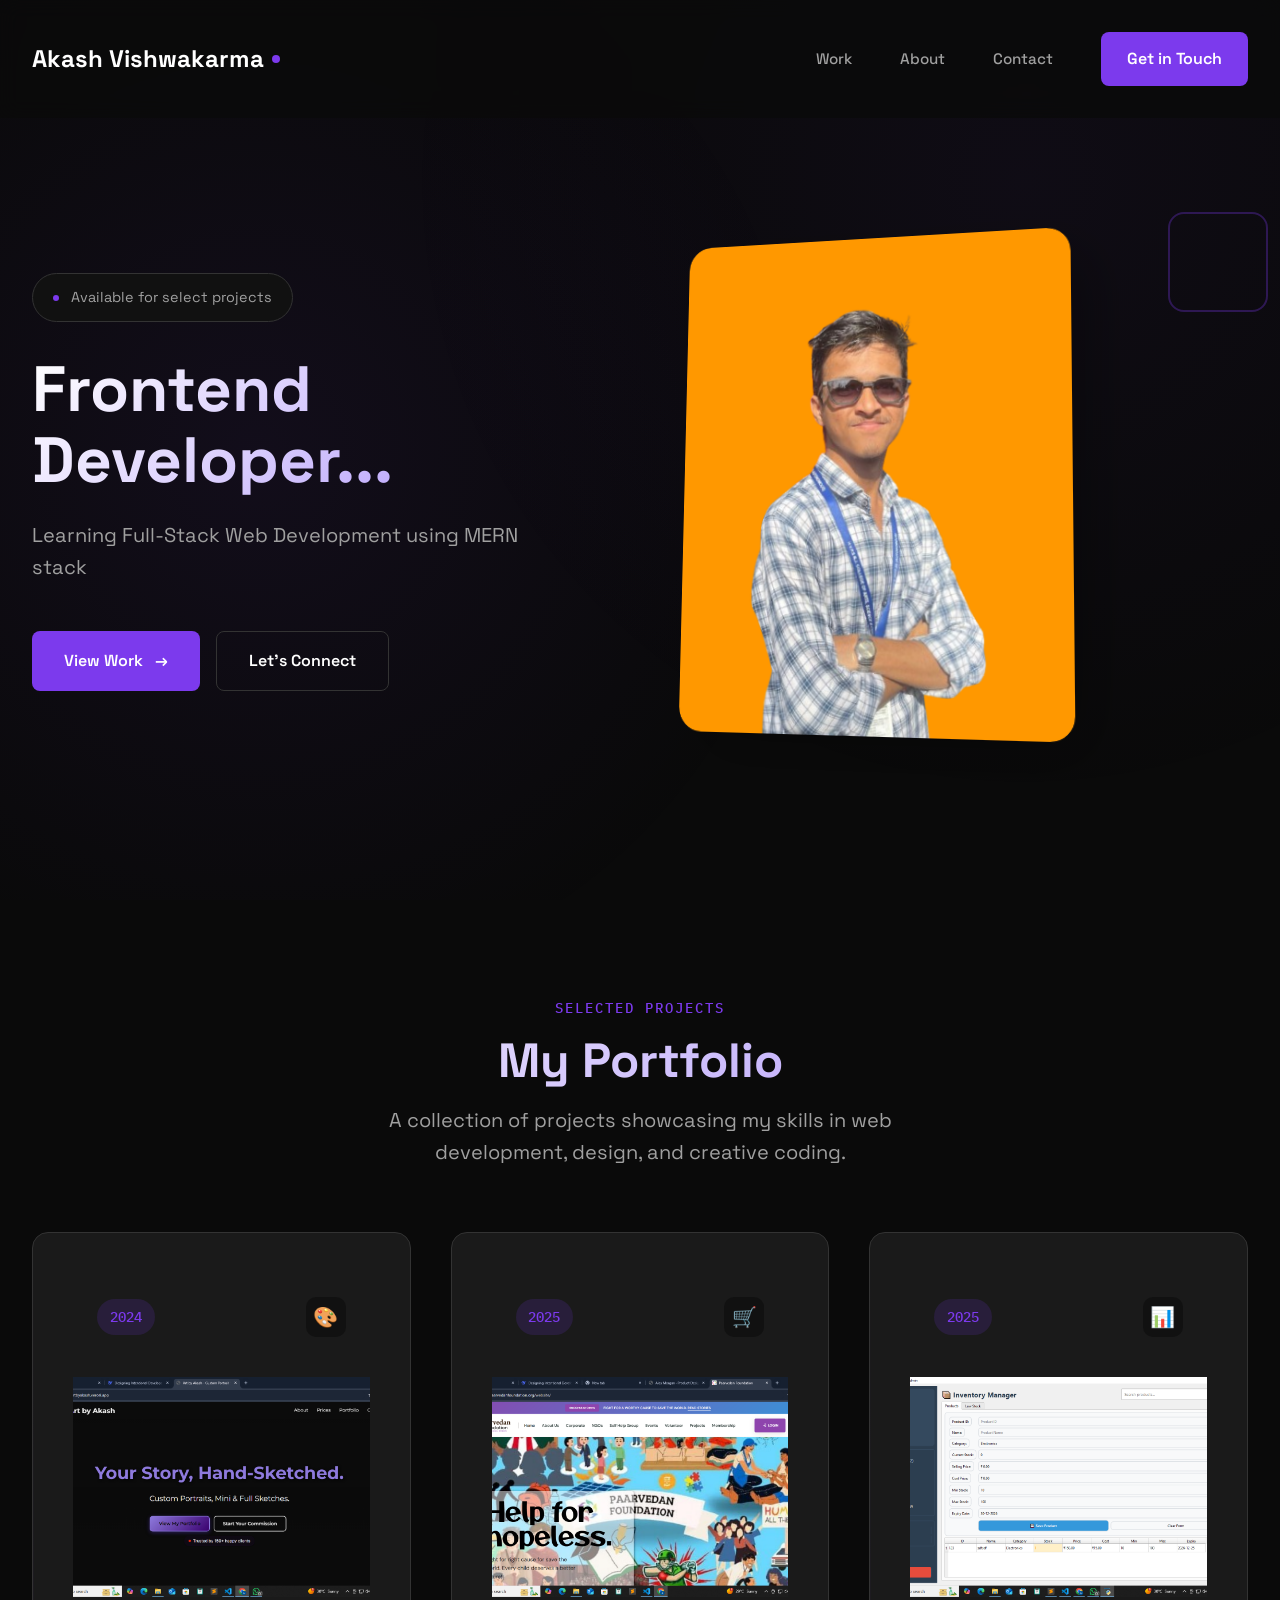
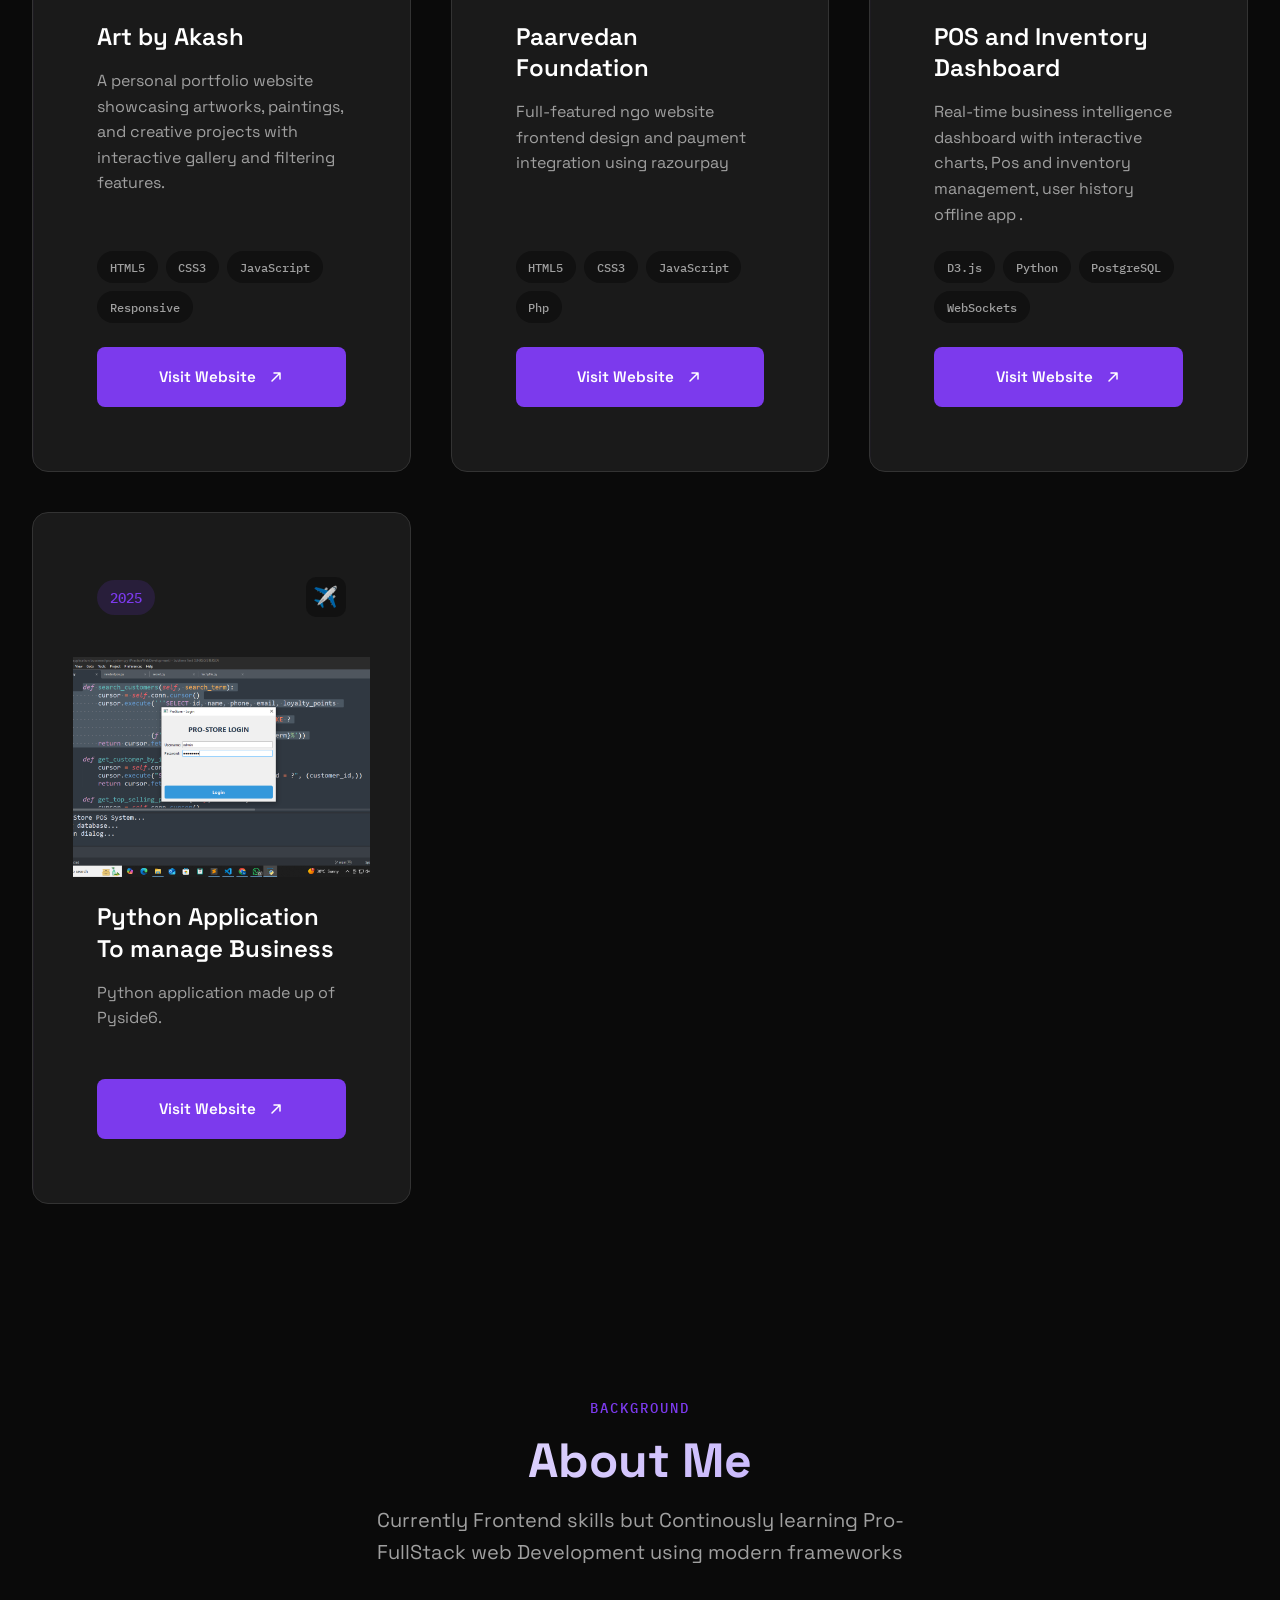
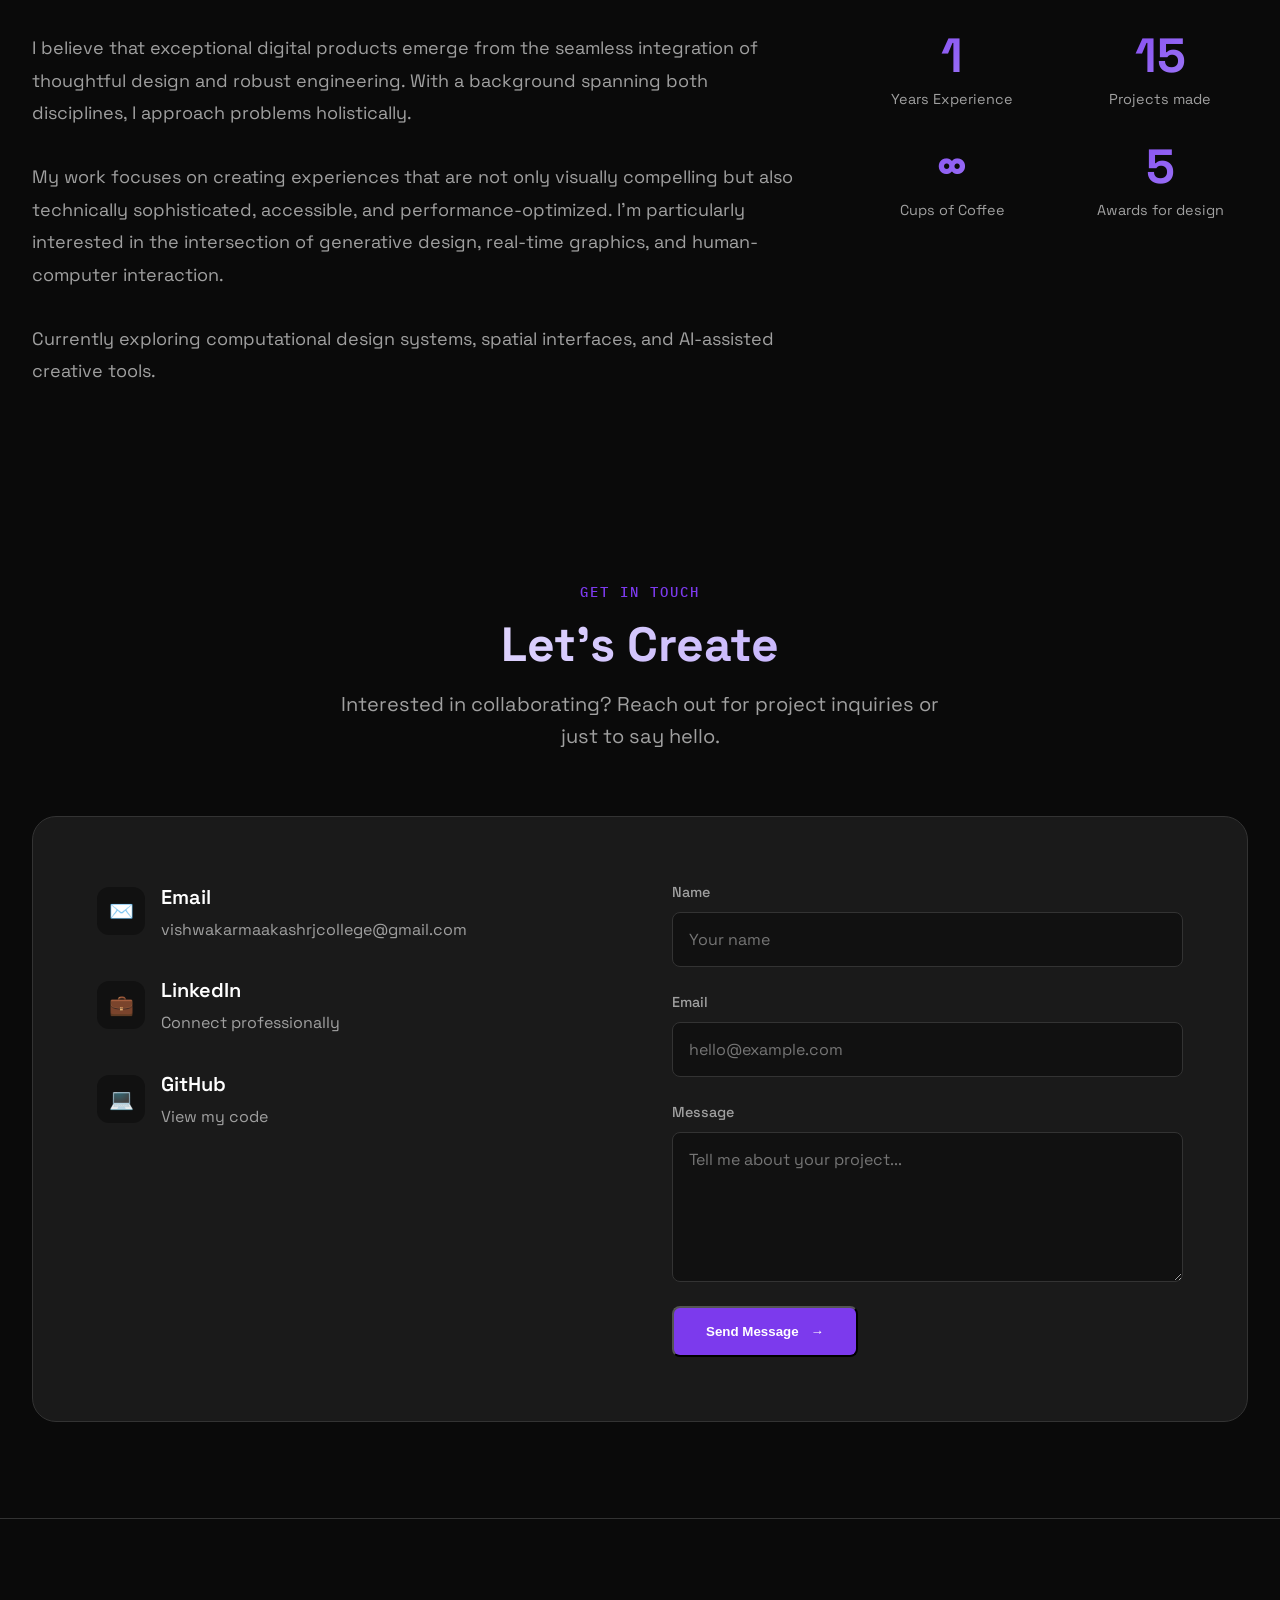
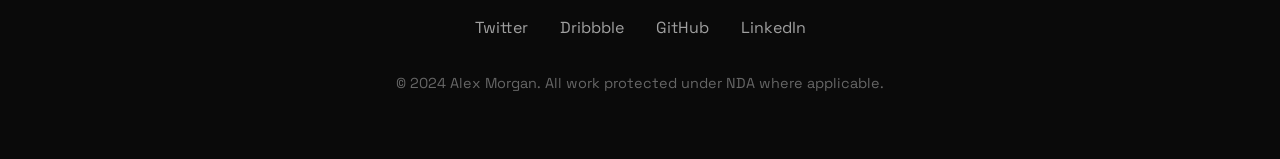
==== index.html @ b2e2bd12 "update" ====
<!DOCTYPE html>
<html lang="en">
  <head>
    <meta charset="UTF-8" />
    <meta name="viewport" content="width=device-width, initial-scale=1.0" />
    <title>Akash Vishwakarma · Frontend and Full-stack Learner</title>
    <link rel="preconnect" href="https://fonts.googleapis.com" />
    <link rel="preconnect" href="https://fonts.gstatic.com" crossorigin />
    <link
      href="https://fonts.googleapis.com/css2?family=Space+Grotesk:wght@300;400;500;600;700&family=IBM+Plex+Mono:wght@400;500&display=swap"
      rel="stylesheet"
    />
    <style>
      :root {
        --bg-primary: #0a0a0a;
        --bg-secondary: #111111;
        --bg-card: #1a1a1a;
        --text-primary: #ffffff;
        --text-secondary: #a0a0a0;
        --text-tertiary: #666666;
        --accent: #7c3aed;
        --accent-glow: rgba(124, 58, 237, 0.15);
        --accent-light: #a78bfa;
        --border: #333333;
        --radius-sm: 8px;
        --radius-lg: 16px;
        --radius-xl: 24px;
        --transition: all 0.3s cubic-bezier(0.16, 1, 0.3, 1);
      }

      * {
        margin: 0;
        padding: 0;
        box-sizing: border-box;
      }

      html {
        scroll-behavior: smooth;
      }

      body {
        font-family: "Space Grotesk", -apple-system, BlinkMacSystemFont,
          sans-serif;
        line-height: 1.6;
        color: var(--text-primary);
        background-color: var(--bg-primary);
        font-weight: 400;
        overflow-x: hidden;
      }

      .container {
        max-width: 1400px;
        margin: 0 auto;
        padding: 0 2rem;
      }

      /* Gradient Background Effects */
      .bg-gradient {
        position: fixed;
        top: 0;
        left: 0;
        width: 100%;
        height: 100vh;
        pointer-events: none;
        z-index: -1;
        opacity: 0.5;
      }

      .gradient-1 {
        background: radial-gradient(
          circle at 20% 50%,
          var(--accent-glow) 0%,
          transparent 50%
        );
      }

      .gradient-2 {
        background: radial-gradient(
          circle at 80% 20%,
          rgba(124, 58, 237, 0.1) 0%,
          transparent 50%
        );
      }

      /* Header & Navigation */
      .header {
        position: fixed;
        top: 0;
        width: 100%;
        padding: 2rem 0;
        z-index: 1000;
        backdrop-filter: blur(10px);
        background: rgba(10, 10, 10, 0.8);
      }

      .nav-container {
        display: flex;
        justify-content: space-between;
        align-items: center;
      }

      .logo {
        font-size: 1.5rem;
        font-weight: 700;
        color: var(--text-primary);
        text-decoration: none;
        display: flex;
        align-items: center;
        gap: 0.5rem;
      }

      .logo-dot {
        width: 8px;
        height: 8px;
        background-color: var(--accent);
        border-radius: 50%;
        animation: pulse 2s infinite;
      }

      @keyframes pulse {
        0%,
        100% {
          opacity: 1;
        }
        50% {
          opacity: 0.5;
        }
      }

      .nav-links {
        display: flex;
        gap: 3rem;
        align-items: center;
      }

      .nav-link {
        color: var(--text-secondary);
        text-decoration: none;
        font-size: 0.95rem;
        font-weight: 500;
        transition: var(--transition);
        position: relative;
        padding: 0.5rem 0;
      }

      .nav-link:hover {
        color: var(--text-primary);
      }

      .nav-link::after {
        content: "";
        position: absolute;
        bottom: 0;
        left: 0;
        width: 0;
        height: 2px;
        background: var(--accent);
        transition: var(--transition);
      }

      .nav-link:hover::after {
        width: 100%;
      }

      .nav-cta {
        background: var(--accent);
        color: white;
        padding: 0.75rem 1.5rem;
        border-radius: var(--radius-sm);
        text-decoration: none;
        font-weight: 600;
        transition: var(--transition);
        border: 2px solid transparent;
      }

      .nav-cta:hover {
        background: transparent;
        border-color: var(--accent);
        transform: translateY(-2px);
      }

      /* Hero Section with Photo */
      .hero {
        min-height: 100vh;
        display: flex;
        align-items: center;
        padding: 8rem 0 4rem;
        position: relative;
      }

      .hero-grid {
        display: grid;
        grid-template-columns: 1fr 1fr;
        gap: 4rem;
        align-items: center;
      }

      .hero-content {
        max-width: 600px;
      }

      .hero-badge {
        display: inline-flex;
        align-items: center;
        gap: 0.75rem;
        background: var(--bg-secondary);
        padding: 0.75rem 1.25rem;
        border-radius: 50px;
        margin-bottom: 2rem;
        border: 1px solid var(--border);
      }

      .badge-text {
        font-size: 0.9rem;
        color: var(--text-secondary);
      }

      .badge-dot {
        width: 6px;
        height: 6px;
        background-color: var(--accent);
        border-radius: 50%;
      }

      .hero-title {
        font-size: 4rem;
        font-weight: 700;
        line-height: 1.1;
        margin-bottom: 1.5rem;
        background: linear-gradient(
          135deg,
          #ffffff 0%,
          var(--accent-light) 100%
        );
        -webkit-background-clip: text;
        -webkit-text-fill-color: transparent;
        background-clip: text;
      }

      .hero-description {
        font-size: 1.25rem;
        color: var(--text-secondary);
        margin-bottom: 3rem;
        max-width: 500px;
      }

      .hero-cta-group {
        display: flex;
        gap: 1rem;
      }

      .btn-primary {
        background: var(--accent);
        color: white;
        padding: 1rem 2rem;
        border-radius: var(--radius-sm);
        text-decoration: none;
        font-weight: 600;
        transition: var(--transition);
        display: inline-flex;
        align-items: center;
        gap: 0.75rem;
      }

      .btn-primary:hover {
        transform: translateY(-2px);
        box-shadow: 0 10px 30px var(--accent-glow);
      }

      .btn-secondary {
        background: transparent;
        color: var(--text-primary);
        padding: 1rem 2rem;
        border-radius: var(--radius-sm);
        text-decoration: none;
        font-weight: 600;
        transition: var(--transition);
        border: 1px solid var(--border);
      }

      .btn-secondary:hover {
        border-color: var(--accent);
        transform: translateY(-2px);
      }

      /* Photo Container */
      .photo-container {
        position: relative;
        perspective: 1000px;
      }

      .photo-frame {
        width: 400px;
        height: 500px;
        background: var(--bg-card);
        border-radius: var(--radius-xl);
        position: relative;
        overflow: hidden;
        transform-style: preserve-3d;
        transform: rotateX(5deg) rotateY(-10deg);
        transition: var(--transition);
        box-shadow: 20px 20px 60px rgba(0, 0, 0, 0.3);
      }

      .photo-frame:hover {
        transform: rotateX(0deg) rotateY(0deg);
      }

      .photo-placeholder {
        width: 100%;
        height: 100%;
        background: linear-gradient(45deg, var(--bg-secondary), var(--bg-card));
        display: flex;
        align-items: center;
        justify-content: center;
        position: relative;
      }

      .photo-upload {
        position: absolute;
        top: 50%;
        left: 50%;
        transform: translate(-50%, -50%);
        text-align: center;
        color: var(--text-tertiary);
      }

      .photo-upload-icon {
        font-size: 3rem;
        margin-bottom: 1rem;
        opacity: 0.3;
      }

      .photo-upload-text {
        font-size: 0.9rem;
        max-width: 200px;
      }

      .photo-decoration {
        position: absolute;
        width: 100px;
        height: 100px;
        border: 2px solid var(--accent);
        border-radius: var(--radius-lg);
        top: -20px;
        right: -20px;
        z-index: -1;
        opacity: 0.3;
      }

      /* Work Section */
      .section {
        padding: 8rem 0;
      }

      .section-header {
        text-align: center;
        margin-bottom: 5rem;
      }

      .section-label {
        color: var(--accent);
        font-family: "IBM Plex Mono", monospace;
        font-size: 0.9rem;
        font-weight: 500;
        letter-spacing: 2px;
        text-transform: uppercase;
        margin-bottom: 1rem;
      }

      .section-title {
        font-size: 3rem;
        font-weight: 700;
        line-height: 1.1;
        margin-bottom: 1rem;
      }

      .section-description {
        font-size: 1.25rem;
        color: var(--text-secondary);
        max-width: 600px;
        margin: 0 auto;
      }

      /* Projects Grid */
      .projects-grid {
        display: grid;
        grid-template-columns: repeat(auto-fit, minmax(350px, 1fr));
        gap: 2rem;
      }

      .project-card {
        background: var(--bg-card);
        border-radius: var(--radius-lg);
        padding: 2.5rem;
        transition: var(--transition);
        border: 1px solid var(--border);
        position: relative;
        overflow: hidden;
      }

      .project-card::before {
        content: "";
        position: absolute;
        top: 0;
        left: 0;
        width: 100%;
        height: 100%;
        background: linear-gradient(
          45deg,
          transparent,
          var(--accent-glow),
          transparent
        );
        transform: translateX(-100%);
        transition: transform 0.6s;
      }

      .project-card:hover::before {
        transform: translateX(100%);
      }

      .project-card:hover {
        transform: translateY(-10px);
        border-color: var(--accent);
      }

      .project-header {
        display: flex;
        justify-content: space-between;
        align-items: flex-start;
        margin-bottom: 1.5rem;
      }

      .project-year {
        font-family: "IBM Plex Mono", monospace;
        color: var(--accent);
        font-size: 0.9rem;
        font-weight: 500;
      }

      .project-icon {
        width: 48px;
        height: 48px;
        background: var(--bg-secondary);
        border-radius: 12px;
        display: flex;
        align-items: center;
        justify-content: center;
        font-size: 1.5rem;
      }

      .project-title {
        font-size: 1.5rem;
        font-weight: 600;
        margin-bottom: 1rem;
      }

      .project-description {
        color: var(--text-secondary);
        margin-bottom: 2rem;
      }

      .project-tags {
        display: flex;
        flex-wrap: wrap;
        gap: 0.5rem;
      }

      .tag {
        background: var(--bg-secondary);
        color: var(--text-secondary);
        padding: 0.5rem 1rem;
        border-radius: 50px;
        font-family: "IBM Plex Mono", monospace;
        font-size: 0.8rem;
        font-weight: 500;
      }

      /* About Section */
      .about-grid {
        display: grid;
        grid-template-columns: 2fr 1fr;
        gap: 4rem;
        align-items: start;
      }

      .about-content {
        display: flex;
        flex-direction: column;
        gap: 2rem;
      }

      .about-text {
        font-size: 1.125rem;
        color: var(--text-secondary);
        line-height: 1.8;
      }

      .stats-grid {
        display: grid;
        grid-template-columns: repeat(2, 1fr);
        gap: 2rem;
      }

      .stat-item {
        text-align: center;
      }

      .stat-number {
        font-size: 3rem;
        font-weight: 700;
        background: linear-gradient(135deg, var(--accent), var(--accent-light));
        -webkit-background-clip: text;
        -webkit-text-fill-color: transparent;
        line-height: 1;
      }

      .stat-label {
        color: var(--text-secondary);
        font-size: 0.9rem;
        margin-top: 0.5rem;
      }

      /* Contact Section */
      .contact-grid {
        display: grid;
        grid-template-columns: 1fr 1fr;
        gap: 4rem;
        background: var(--bg-card);
        border-radius: var(--radius-xl);
        padding: 4rem;
        border: 1px solid var(--border);
      }

      .contact-info {
        display: flex;
        flex-direction: column;
        gap: 2rem;
      }

      .contact-method {
        display: flex;
        align-items: center;
        gap: 1rem;
      }

      .contact-icon {
        width: 48px;
        height: 48px;
        background: var(--bg-secondary);
        border-radius: 12px;
        display: flex;
        align-items: center;
        justify-content: center;
        font-size: 1.25rem;
      }

      .contact-details h4 {
        font-size: 1.25rem;
        font-weight: 600;
        margin-bottom: 0.25rem;
      }

      .contact-details p {
        color: var(--text-secondary);
      }

      .contact-form {
        display: flex;
        flex-direction: column;
        gap: 1.5rem;
      }

      .form-group {
        display: flex;
        flex-direction: column;
        gap: 0.5rem;
      }

      .form-label {
        font-size: 0.9rem;
        font-weight: 500;
        color: var(--text-secondary);
      }

      .form-input {
        background: var(--bg-secondary);
        border: 1px solid var(--border);
        border-radius: var(--radius-sm);
        padding: 1rem;
        color: var(--text-primary);
        font-family: "Space Grotesk", sans-serif;
        font-size: 1rem;
        transition: var(--transition);
      }

      .form-input:focus {
        outline: none;
        border-color: var(--accent);
        box-shadow: 0 0 0 3px var(--accent-glow);
      }

      .form-textarea {
        min-height: 150px;
        resize: vertical;
      }

      /* Footer */
      .footer {
        padding: 4rem 0;
        border-top: 1px solid var(--border);
        text-align: center;
      }

      .footer-links {
        display: flex;
        justify-content: center;
        gap: 2rem;
        margin: 2rem 0;
      }

      .footer-link {
        color: var(--text-secondary);
        text-decoration: none;
        transition: var(--transition);
      }

      .footer-link:hover {
        color: var(--text-primary);
      }

      .footer-copyright {
        color: var(--text-tertiary);
        font-size: 0.9rem;
      }

      /* Responsive Design */
      @media (max-width: 1024px) {
        .hero-grid {
          grid-template-columns: 1fr;
          gap: 3rem;
        }

        .photo-frame {
          width: 350px;
          height: 450px;
          margin: 0 auto;
        }

        .contact-grid {
          grid-template-columns: 1fr;
        }
      }

      @media (max-width: 768px) {
        .container {
          padding: 0 1.5rem;
        }

        .nav-links {
          display: none;
        }

        .hero-title {
          font-size: 3rem;
        }

        .section-title {
          font-size: 2.5rem;
        }

        .photo-frame {
          width: 300px;
          height: 400px;
        }

        .about-grid {
          grid-template-columns: 1fr;
        }

        .contact-grid {
          padding: 2rem;
        }
      }

      @media (max-width: 480px) {
        .hero-cta-group {
          flex-direction: column;
        }

        .photo-frame {
          width: 280px;
          height: 350px;
        }

        .projects-grid {
          grid-template-columns: 1fr;
        }

        .stats-grid {
          grid-template-columns: 1fr;
        }
      }

      /* Photo Upload Simulation */
      #photoInput {
        display: none;
      }

      .photo-placeholder {
        cursor: pointer;
      }

      .photo-placeholder:hover {
        opacity: 0.8;
      }
    </style>
  </head>
  <body>
    <!-- Background Effects -->
    <div class="bg-gradient gradient-1"></div>
    <div class="bg-gradient gradient-2"></div>

    <!-- Header -->
    <header class="header">
      <div class="container nav-container">
        <a href="#" class="logo">
          <span>Akash Vishwakarma</span>
          <div class="logo-dot"></div>
        </a>
        <nav class="nav-links">
          <a href="#work" class="nav-link">Work</a>
          <a href="#about" class="nav-link">About</a>
          <a href="#contact" class="nav-link">Contact</a>
          <a href="#contact" class="nav-cta">Get in Touch</a>
        </nav>
      </div>
    </header>

    <!-- Hero Section -->
    <section class="hero">
      <div class="container">
        <div class="hero-grid">
          <div class="hero-content">
            <div class="hero-badge">
              <div class="badge-dot"></div>
              <span class="badge-text">Available for select projects</span>
            </div>
            <h1 class="hero-title">Frontend Developer...</h1>
            <p class="hero-description">
              Learning Full-Stack Web Development using MERN stack
            </p>
            <div class="hero-cta-group">
              <a href="#work" class="btn-primary">
                View Work
                <span>→</span>
              </a>
              <a href="#contact" class="btn-secondary">Let's Connect</a>
            </div>
          </div>
          <div class="photo-container">
            <div class="photo-decoration"></div>
            <div class="photo-frame">
              <!-- Replace 'your-photo.jpg' with your actual filename -->
              <img
                src="me.png"
                alt="Your Name"
                style="
                  width: 100%;
                  height: 100%;
                  object-fit: cover;
                  border-radius: var(--radius-xl);
                "
              />
            </div>
          </div>
        </div>
      </div>
    </section>

    <!-- Work Section -->
    <!-- Projects Section with Image Containers -->
    <section id="work" class="section">
      <div class="container">
        <div class="section-header">
          <div class="section-label">Selected Projects</div>
          <h3 class="section-title">My Portfolio</h3>
          <p class="section-description">
            A collection of projects showcasing my skills in web development,
            design, and creative coding.
          </p>
        </div>

        <div class="projects-grid">
          <!-- Project 1: Art by Akash -->
          <div class="project-card">
            <div class="project-header">
              <div class="project-year">2024</div>
              <div class="project-icon">🎨</div>
            </div>

            <!-- Project Image -->
            <div class="project-image-container">
              <img
                src="artbyakash.png"
                alt="Art by Akash Website Screenshot"
                class="project-image"
              />
            </div>

            <h3 class="project-title">Art by Akash</h3>
            <p class="project-description">
              A personal portfolio website showcasing artworks, paintings, and
              creative projects with interactive gallery and filtering features.
            </p>
            <div class="project-tags">
              <span class="tag">HTML5</span>
              <span class="tag">CSS3</span>
              <span class="tag">JavaScript</span>
              <span class="tag">Responsive</span>
            </div>

            <!-- Project Link Button -->
            <a
              href="https://artbyakash.vercel.app"
              target="_blank"
              class="project-link-btn"
            >
              <span>Visit Website</span>
              <svg width="16" height="16" viewBox="0 0 16 16" fill="none">
                <path
                  d="M4 12L12 4M12 4H6M12 4V10"
                  stroke="currentColor"
                  stroke-width="1.5"
                  stroke-linecap="round"
                  stroke-linejoin="round"
                />
              </svg>
            </a>
          </div>

          <!-- Project 2: E-Commerce Store -->
          <div class="project-card">
            <div class="project-header">
              <div class="project-year">2025</div>
              <div class="project-icon">🛒</div>
            </div>

            <!-- Project Image -->
            <div class="project-image-container">
              <img
                src="paarvendan.png"
                alt="E-Commerce Store Screenshot"
                class="project-image"
              />
            </div>

            <h3 class="project-title">Paarvedan Foundation</h3>
            <p class="project-description">
              Full-featured ngo website frontend design and payment integration
              using razourpay
            </p>
            <div class="project-tags">
              <span class="tag">HTML5</span>
              <span class="tag">CSS3</span>
              <span class="tag">JavaScript</span>
              <span class="tag">Php</span>
            </div>

            <!-- Project Link Button -->
            <a
              href="https://paarvedanfoundation.org/website"
              target="_blank"
              class="project-link-btn"
            >
              <span>Visit Website</span>
              <svg width="16" height="16" viewBox="0 0 16 16" fill="none">
                <path
                  d="M4 12L12 4M12 4H6M12 4V10"
                  stroke="currentColor"
                  stroke-width="1.5"
                  stroke-linecap="round"
                  stroke-linejoin="round"
                />
              </svg>
            </a>
          </div>

          <!-- Project 3: Analytics Dashboard -->
          <div class="project-card">
            <div class="project-header">
              <div class="project-year">2025</div>
              <div class="project-icon">📊</div>
            </div>

            <!-- Project Image -->
            <div class="project-image-container">
              <img
                src="moderninventory2.png"
                alt="Analytics Dashboard Screenshot"
                class="project-image"
              />
            </div>

            <h3 class="project-title">POS and Inventory Dashboard</h3>
            <p class="project-description">
              Real-time business intelligence dashboard with interactive charts,
              Pos and inventory management, user history offline app .
            </p>
            <div class="project-tags">
              <span class="tag">D3.js</span>
              <span class="tag">Python</span>
              <span class="tag">PostgreSQL</span>
              <span class="tag">WebSockets</span>
            </div>

            <!-- Project Link Button -->
            <a href="#" target="_blank" class="project-link-btn">
              <span>Visit Website</span>
              <svg width="16" height="16" viewBox="0 0 16 16" fill="none">
                <path
                  d="M4 12L12 4M12 4H6M12 4V10"
                  stroke="currentColor"
                  stroke-width="1.5"
                  stroke-linecap="round"
                  stroke-linejoin="round"
                />
              </svg>
            </a>
          </div>

          <!-- Project 4: Travel Blog -->
          <div class="project-card">
            <div class="project-header">
              <div class="project-year">2025</div>
              <div class="project-icon">✈️</div>
            </div>

            <!-- Project Image -->
            <div class="project-image-container">
              <img
                src="login.png"
                alt="Travel Blog Screenshot"
                class="project-image"
              />
            </div>

            <h3 class="project-title">Python Application To manage Business</h3>
            <p class="project-description">
              Python application made up of Pyside6.
            </p>
            <div class="project-tags"></div>

            <!-- Project Link Button -->
            <a href="#" target="_blank" class="project-link-btn">
              <span>Visit Website</span>
              <svg width="16" height="16" viewBox="0 0 16 16" fill="none">
                <path
                  d="M4 12L12 4M12 4H6M12 4V10"
                  stroke="currentColor"
                  stroke-width="1.5"
                  stroke-linecap="round"
                  stroke-linejoin="round"
                />
              </svg>
            </a>
          </div>

          <!-- Project 5: Fitness App
          <div class="project-card">
            <div class="project-header">
              <div class="project-year">2023</div>
              <div class="project-icon">💪</div>
            </div>

            <!-- Project Image 
            <div class="project-image-container">
              <img
                src="https://images.unsplash.com/photo-1571019613454-1cb2f99b2d8b?ixlib=rb-4.0.3&auto=format&fit=crop&w=800&q=80"
                alt="Fitness App Screenshot"
                class="project-image"
              />
            </div>

            <h3 class="project-title">FitTrack Pro</h3>
            <p class="project-description">
              Mobile-first fitness tracking application with workout plans,
              progress analytics, and social features for community engagement.
            </p>
            <div class="project-tags">
              <span class="tag">React Native</span>
              <span class="tag">Firebase</span>
              <span class="tag">GraphQL</span>
              <span class="tag">PWA</span>
            </div>

            <!-- Project Link Button 
            <a
              href="https://fittrack.example.com"
              target="_blank"
              class="project-link-btn"
            >
              <span>Visit Website</span>
              <svg width="16" height="16" viewBox="0 0 16 16" fill="none">
                <path
                  d="M4 12L12 4M12 4H6M12 4V10"
                  stroke="currentColor"
                  stroke-width="1.5"
                  stroke-linecap="round"
                  stroke-linejoin="round"
                />
              </svg>
            </a>
          </div> -->
        </div>
      </div>
    </section>

    <style>
      /* Section Styles */
      .section {
        padding: 6rem 0;
      }

      .section-header {
        text-align: center;
        margin-bottom: 4rem;
      }

      .section-label {
        color: var(--accent);
        font-family: "IBM Plex Mono", monospace;
        font-size: 0.9rem;
        font-weight: 500;
        letter-spacing: 2px;
        text-transform: uppercase;
        margin-bottom: 1rem;
      }

      .section-title {
        font-size: 3rem;
        font-weight: 700;
        line-height: 1.1;
        margin-bottom: 1rem;
        background: linear-gradient(
          135deg,
          #ffffff 0%,
          var(--accent-light) 100%
        );
        -webkit-background-clip: text;
        -webkit-text-fill-color: transparent;
        background-clip: text;
      }

      .section-description {
        font-size: 1.25rem;
        color: var(--text-secondary);
        max-width: 600px;
        margin: 0 auto;
        line-height: 1.6;
      }

      /* Projects Grid */
      .projects-grid {
        display: grid;
        grid-template-columns: repeat(auto-fit, minmax(350px, 1fr));
        gap: 2.5rem;
        margin-top: 3rem;
      }

      /* Project Card */
      .project-card {
        background: var(--bg-card);
        border-radius: var(--radius-lg);
        border: 1px solid var(--border);
        overflow: hidden;
        transition: all 0.3s cubic-bezier(0.4, 0, 0.2, 1);
        height: 100%;
        display: flex;
        flex-direction: column;
      }

      .project-card:hover {
        transform: translateY(-8px);
        border-color: var(--accent);
        box-shadow: 0 20px 40px rgba(0, 0, 0, 0.3);
      }

      .project-header {
        display: flex;
        justify-content: space-between;
        align-items: center;
        padding: 1.5rem 1.5rem 1rem;
      }

      .project-year {
        font-family: "IBM Plex Mono", monospace;
        color: var(--accent);
        font-size: 0.9rem;
        font-weight: 500;
        background: var(--accent-glow);
        padding: 0.4rem 0.8rem;
        border-radius: 20px;
      }

      .project-icon {
        width: 40px;
        height: 40px;
        background: var(--bg-secondary);
        border-radius: 10px;
        display: flex;
        align-items: center;
        justify-content: center;
        font-size: 1.25rem;
        transition: all 0.3s ease;
      }

      .project-card:hover .project-icon {
        background: var(--accent);
        transform: scale(1.1);
      }

      /* Project Image */
      .project-image-container {
        width: 100%;
        height: 220px;
        overflow: hidden;
        position: relative;
      }

      .project-image {
        width: 100%;
        height: 100%;
        object-fit: cover;
        transition: transform 0.5s ease;
      }

      .project-card:hover .project-image {
        transform: scale(1.05);
      }

      /* Project Content */
      .project-title {
        font-size: 1.5rem;
        font-weight: 600;
        margin: 1.5rem 1.5rem 1rem;
        line-height: 1.3;
      }

      .project-description {
        color: var(--text-secondary);
        margin: 0 1.5rem 1.5rem;
        line-height: 1.6;
        font-size: 1rem;
        flex-grow: 1;
      }

      /* Project Tags */
      .project-tags {
        display: flex;
        flex-wrap: wrap;
        gap: 0.5rem;
        margin: 0 1.5rem 1.5rem;
      }

      .tag {
        background: var(--bg-secondary);
        color: var(--text-secondary);
        padding: 0.4rem 0.8rem;
        border-radius: 20px;
        font-family: "IBM Plex Mono", monospace;
        font-size: 0.75rem;
        font-weight: 500;
        transition: all 0.3s ease;
      }

      .project-card:hover .tag {
        background: var(--accent-glow);
        color: var(--accent-light);
        transform: translateY(-2px);
      }

      /* Project Link Button */
      .project-link-btn {
        display: flex;
        align-items: center;
        justify-content: center;
        gap: 0.75rem;
        background: var(--accent);
        color: white;
        text-decoration: none;
        padding: 1rem 1.5rem;
        margin: 0 1.5rem 1.5rem;
        border-radius: var(--radius-sm);
        font-weight: 600;
        font-size: 0.95rem;
        transition: all 0.3s cubic-bezier(0.4, 0, 0.2, 1);
        border: 2px solid transparent;
        position: relative;
        overflow: hidden;
      }

      .project-link-btn::before {
        content: "";
        position: absolute;
        top: 0;
        left: -100%;
        width: 100%;
        height: 100%;
        background: linear-gradient(
          90deg,
          transparent,
          rgba(255, 255, 255, 0.2),
          transparent
        );
        transition: left 0.5s ease;
      }

      .project-link-btn:hover::before {
        left: 100%;
      }

      .project-link-btn:hover {
        background: transparent;
        border-color: var(--accent);
        transform: translateY(-2px);
        box-shadow: 0 10px 20px var(--accent-glow);
      }

      .project-link-btn svg {
        transition: transform 0.3s ease;
      }

      .project-link-btn:hover svg {
        transform: translateX(4px);
      }

      /* Responsive Design */
      @media (max-width: 1200px) {
        .projects-grid {
          grid-template-columns: repeat(2, 1fr);
        }
      }

      @media (max-width: 768px) {
        .section {
          padding: 4rem 0;
        }

        .section-title {
          font-size: 2.5rem;
        }

        .projects-grid {
          grid-template-columns: 1fr;
          gap: 2rem;
        }

        .project-image-container {
          height: 200px;
        }
      }

      @media (max-width: 480px) {
        .section-title {
          font-size: 2rem;
        }

        .section-description {
          font-size: 1.1rem;
        }

        .project-image-container {
          height: 180px;
        }

        .project-title {
          font-size: 1.3rem;
        }

        .project-description {
          font-size: 0.95rem;
        }

        .project-link-btn {
          padding: 0.875rem 1.25rem;
        }
      }

      /* Animation for cards */
      @keyframes fadeInUp {
        from {
          opacity: 0;
          transform: translateY(20px);
        }
        to {
          opacity: 1;
          transform: translateY(0);
        }
      }

      .project-card {
        animation: fadeInUp 0.6s ease-out;
      }

      .project-card:nth-child(2) {
        animation-delay: 0.1s;
      }
      .project-card:nth-child(3) {
        animation-delay: 0.2s;
      }
      .project-card:nth-child(4) {
        animation-delay: 0.3s;
      }
      .project-card:nth-child(5) {
        animation-delay: 0.4s;
      }
    </style>

    <script>
      // Add hover effect to project images
      document.querySelectorAll(".project-image").forEach((img) => {
        img.addEventListener("mouseenter", function () {
          this.style.transform = "scale(1.05)";
        });

        img.addEventListener("mouseleave", function () {
          this.style.transform = "scale(1)";
        });
      });

      // Add smooth scrolling to section
      document.querySelectorAll('a[href="#work"]').forEach((link) => {
        link.addEventListener("click", function (e) {
          e.preventDefault();
          const target = document.querySelector("#work");
          if (target) {
            window.scrollTo({
              top: target.offsetTop - 100,
              behavior: "smooth",
            });
          }
        });
      });

      // Add parallax effect to project cards on scroll
      window.addEventListener("scroll", () => {
        const cards = document.querySelectorAll(".project-card");
        const scrollY = window.scrollY;

        cards.forEach((card, index) => {
          const speed = 0.05 * (index + 1);
          const yPos = -(scrollY * speed);
          card.style.transform = `translateY(${yPos}px)`;
        });
      });

      // Initialize animations
      document.addEventListener("DOMContentLoaded", () => {
        const observerOptions = {
          threshold: 0.1,
          rootMargin: "0px 0px -50px 0px",
        };

        const observer = new IntersectionObserver((entries) => {
          entries.forEach((entry) => {
            if (entry.isIntersecting) {
              entry.target.style.opacity = "1";
              entry.target.style.transform = "translateY(0)";
            }
          });
        }, observerOptions);

        // Observe project cards
        document.querySelectorAll(".project-card").forEach((card) => {
          card.style.opacity = "0";
          card.style.transform = "translateY(20px)";
          card.style.transition = "opacity 0.6s ease, transform 0.6s ease";
          observer.observe(card);
        });
      });
    </script>

    <!-- About Section -->
    <section id="about" class="section">
      <div class="container">
        <div class="section-header">
          <div class="section-label">Background</div>
          <h2 class="section-title">About Me</h2>
          <p class="section-description">
            Currently Frontend skills but Continously learning Pro-FullStack web
            Development using modern frameworks
          </p>
        </div>
        <div class="about-grid">
          <div class="about-content">
            <p class="about-text">
              I believe that exceptional digital products emerge from the
              seamless integration of thoughtful design and robust engineering.
              With a background spanning both disciplines, I approach problems
              holistically.
            </p>
            <p class="about-text">
              My work focuses on creating experiences that are not only visually
              compelling but also technically sophisticated, accessible, and
              performance-optimized. I'm particularly interested in the
              intersection of generative design, real-time graphics, and
              human-computer interaction.
            </p>
            <p class="about-text">
              Currently exploring computational design systems, spatial
              interfaces, and AI-assisted creative tools.
            </p>
          </div>
          <div class="stats-grid">
            <div class="stat-item">
              <div class="stat-number">1</div>
              <div class="stat-label">Years Experience</div>
            </div>
            <div class="stat-item">
              <div class="stat-number">15</div>
              <div class="stat-label">Projects made</div>
            </div>
            <div class="stat-item">
              <div class="stat-number">∞</div>
              <div class="stat-label">Cups of Coffee</div>
            </div>
            <div class="stat-item">
              <div class="stat-number">5</div>
              <div class="stat-label">Awards for design</div>
            </div>
          </div>
        </div>
      </div>
    </section>

    <!-- Contact Section -->
    <section id="contact" class="section">
      <div class="container">
        <div class="section-header">
          <div class="section-label">Get in Touch</div>
          <h2 class="section-title">Let's Create</h2>
          <p class="section-description">
            Interested in collaborating? Reach out for project inquiries or just
            to say hello.
          </p>
        </div>
        <div class="contact-grid">
          <div class="contact-info">
            <div class="contact-method">
              <div class="contact-icon">✉️</div>
              <div class="contact-details">
                <h4>Email</h4>
                <p>vishwakarmaakashrjcollege@gmail.com</p>
              </div>
            </div>
            <div class="contact-method">
              <div class="contact-icon">💼</div>
              <div class="contact-details">
                <h4>LinkedIn</h4>
                <p>Connect professionally</p>
              </div>
            </div>
            <div class="contact-method">
              <div class="contact-icon">💻</div>
              <div class="contact-details">
                <h4>GitHub</h4>
                <p>View my code</p>
              </div>
            </div>
          </div>
          <form
            class="contact-form"
            action="https://formspree.io/f/xgoeqbyk"
            method="POST"
          >
            <div class="form-group">
              <label class="form-label">Name</label>
              <input type="text" class="form-input" placeholder="Your name" />
            </div>
            <div class="form-group">
              <label class="form-label">Email</label>
              <input
                type="email"
                class="form-input"
                placeholder="hello@example.com"
              />
            </div>
            <div class="form-group">
              <label class="form-label">Message</label>
              <textarea
                class="form-input form-textarea"
                placeholder="Tell me about your project..."
              ></textarea>
            </div>
            <button
              type="submit"
              class="btn-primary"
              style="align-self: flex-start"
            >
              Send Message
              <span>→</span>
            </button>
          </form>
        </div>
      </div>
    </section>

    <!-- Footer -->
    <footer class="footer">
      <div class="container">
        <div class="footer-links">
          <a href="#" class="footer-link">Twitter</a>
          <a href="#" class="footer-link">Dribbble</a>
          <a href="#" class="footer-link">GitHub</a>
          <a href="#" class="footer-link">LinkedIn</a>
        </div>
        <p class="footer-copyright">
          © 2024 Alex Morgan. All work protected under NDA where applicable.
        </p>
      </div>
    </footer>

    <script>
      // Photo Upload Functionality
      function previewPhoto(event) {
        const input = event.target;
        const placeholder = input.parentElement;

        if (input.files && input.files[0]) {
          const reader = new FileReader();

          reader.onload = function (e) {
            placeholder.innerHTML = `
                        <img src="${e.target.result}" style="width: 100%; height: 100%; object-fit: cover; border-radius: var(--radius-xl);">
                        <div style="position: absolute; bottom: 1rem; right: 1rem; background: rgba(0,0,0,0.8); color: white; padding: 0.5rem 1rem; border-radius: var(--radius-sm); font-size: 0.8rem;">
                            Change Photo
                        </div>
                    `;

            // Re-add click event to new placeholder
            placeholder.onclick = () =>
              document.getElementById("photoInput").click();
          };

          reader.readAsDataURL(input.files[0]);
        }
      }

      // Smooth scroll with offset for fixed header
      document.querySelectorAll('a[href^="#"]').forEach((anchor) => {
        anchor.addEventListener("click", function (e) {
          e.preventDefault();

          const targetId = this.getAttribute("href");
          if (targetId === "#") return;

          const targetElement = document.querySelector(targetId);
          if (targetElement) {
            const headerHeight = document.querySelector(".header").offsetHeight;
            const targetPosition =
              targetElement.getBoundingClientRect().top +
              window.pageYOffset -
              headerHeight;

            window.scrollTo({
              top: targetPosition,
              behavior: "smooth",
            });
          }
        });
      });

      // Parallax effect on scroll
      window.addEventListener("scroll", () => {
        const scrolled = window.pageYOffset;
        const rate = scrolled * -0.5;

        const gradient1 = document.querySelector(".gradient-1");
        const gradient2 = document.querySelector(".gradient-2");

        if (gradient1 && gradient2) {
          gradient1.style.transform = `translateY(${rate * 0.3}px)`;
          gradient2.style.transform = `translateY(${rate * 0.5}px)`;
        }
      });

      // Form submission
      document
        .querySelector(".contact-form")
        .addEventListener("submit", function (e) {
          e.preventDefault();
          alert(
            "Thank you! Your message has been sent. I'll get back to you soon."
          );
          this.reset();
        });

      // Add scroll-based header background
      window.addEventListener("scroll", () => {
        const header = document.querySelector(".header");
        if (window.scrollY > 50) {
          header.style.background = "rgba(10, 10, 10, 0.95)";
        } else {
          header.style.background = "rgba(10, 10, 10, 0.8)";
        }
      });

      // Initialize with some sample projects animation
      document.addEventListener("DOMContentLoaded", () => {
        const projectCards = document.querySelectorAll(".project-card");
        projectCards.forEach((card, index) => {
          card.style.opacity = "0";
          card.style.transform = "translateY(20px)";

          setTimeout(() => {
            card.style.transition = "opacity 0.6s ease, transform 0.6s ease";
            card.style.opacity = "1";
            card.style.transform = "translateY(0)";
          }, 300 + index * 200);
        });
      });
    </script>
  </body>
</html>
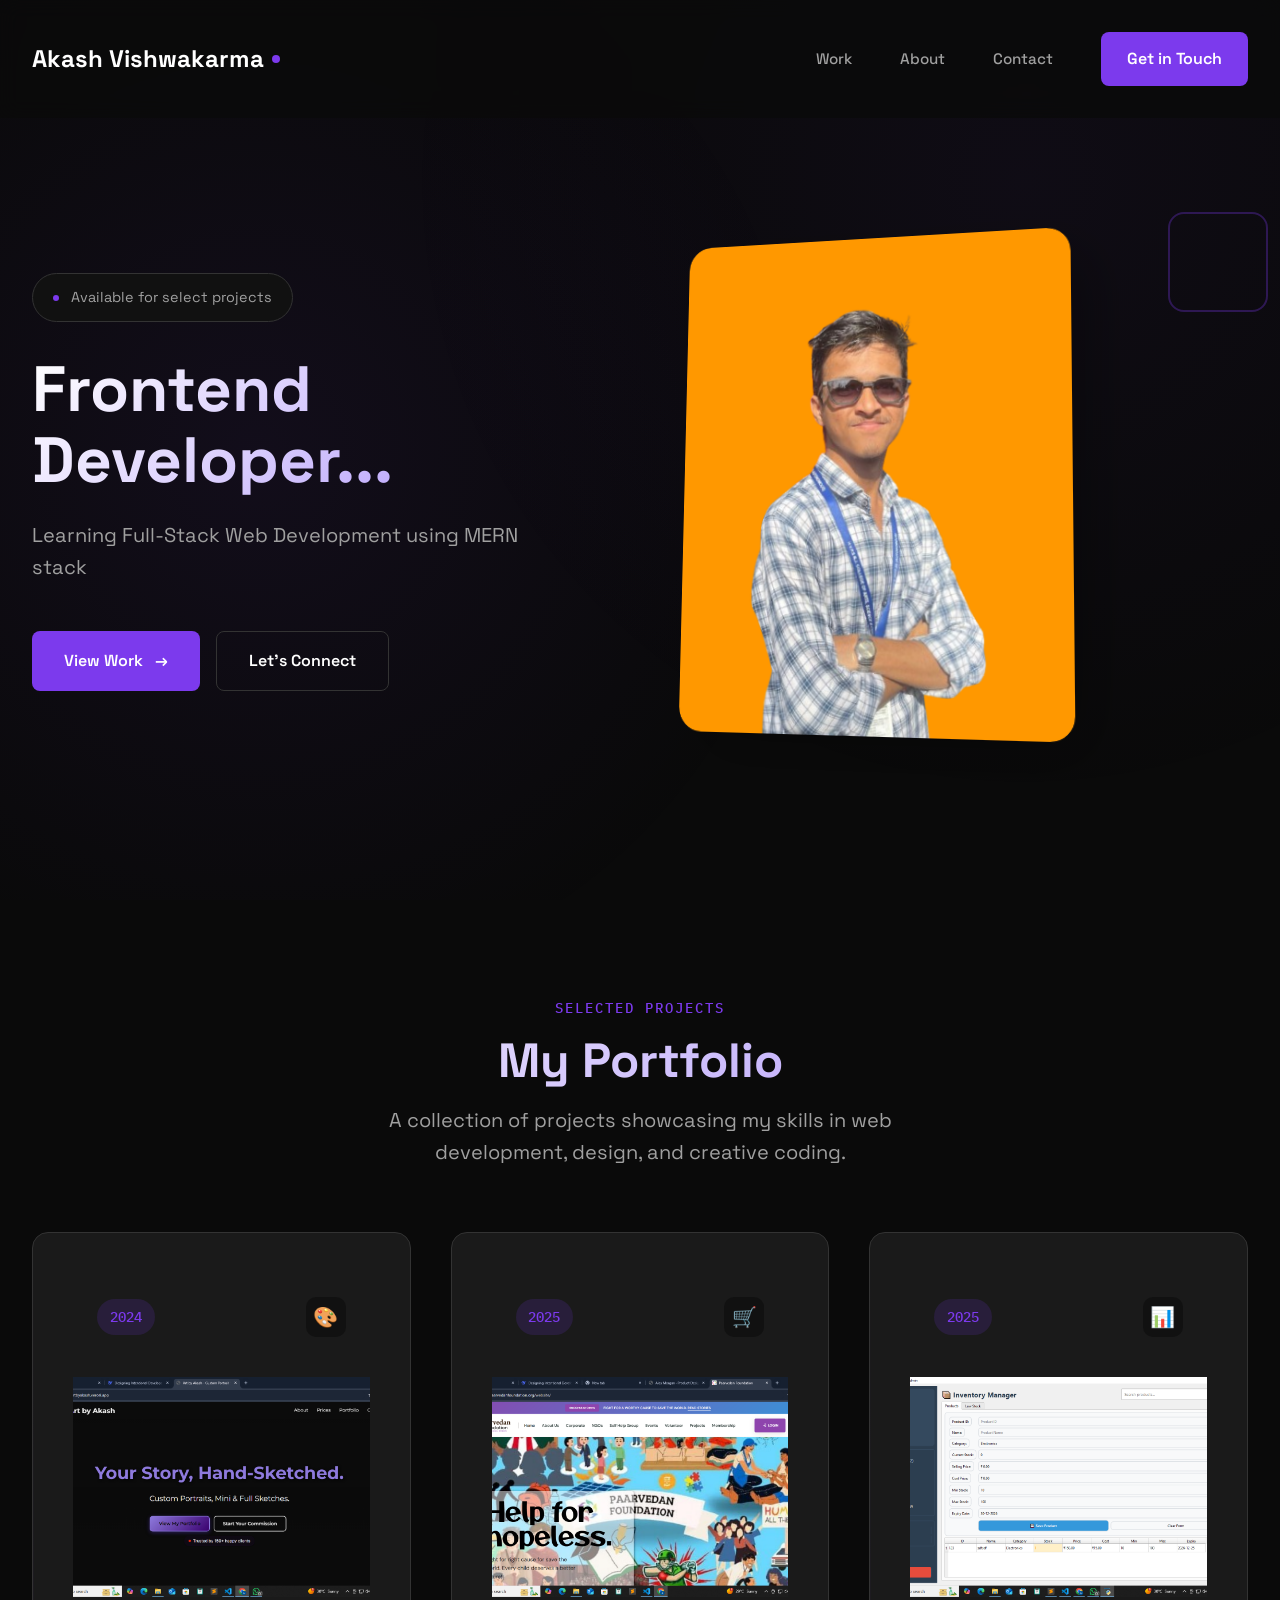
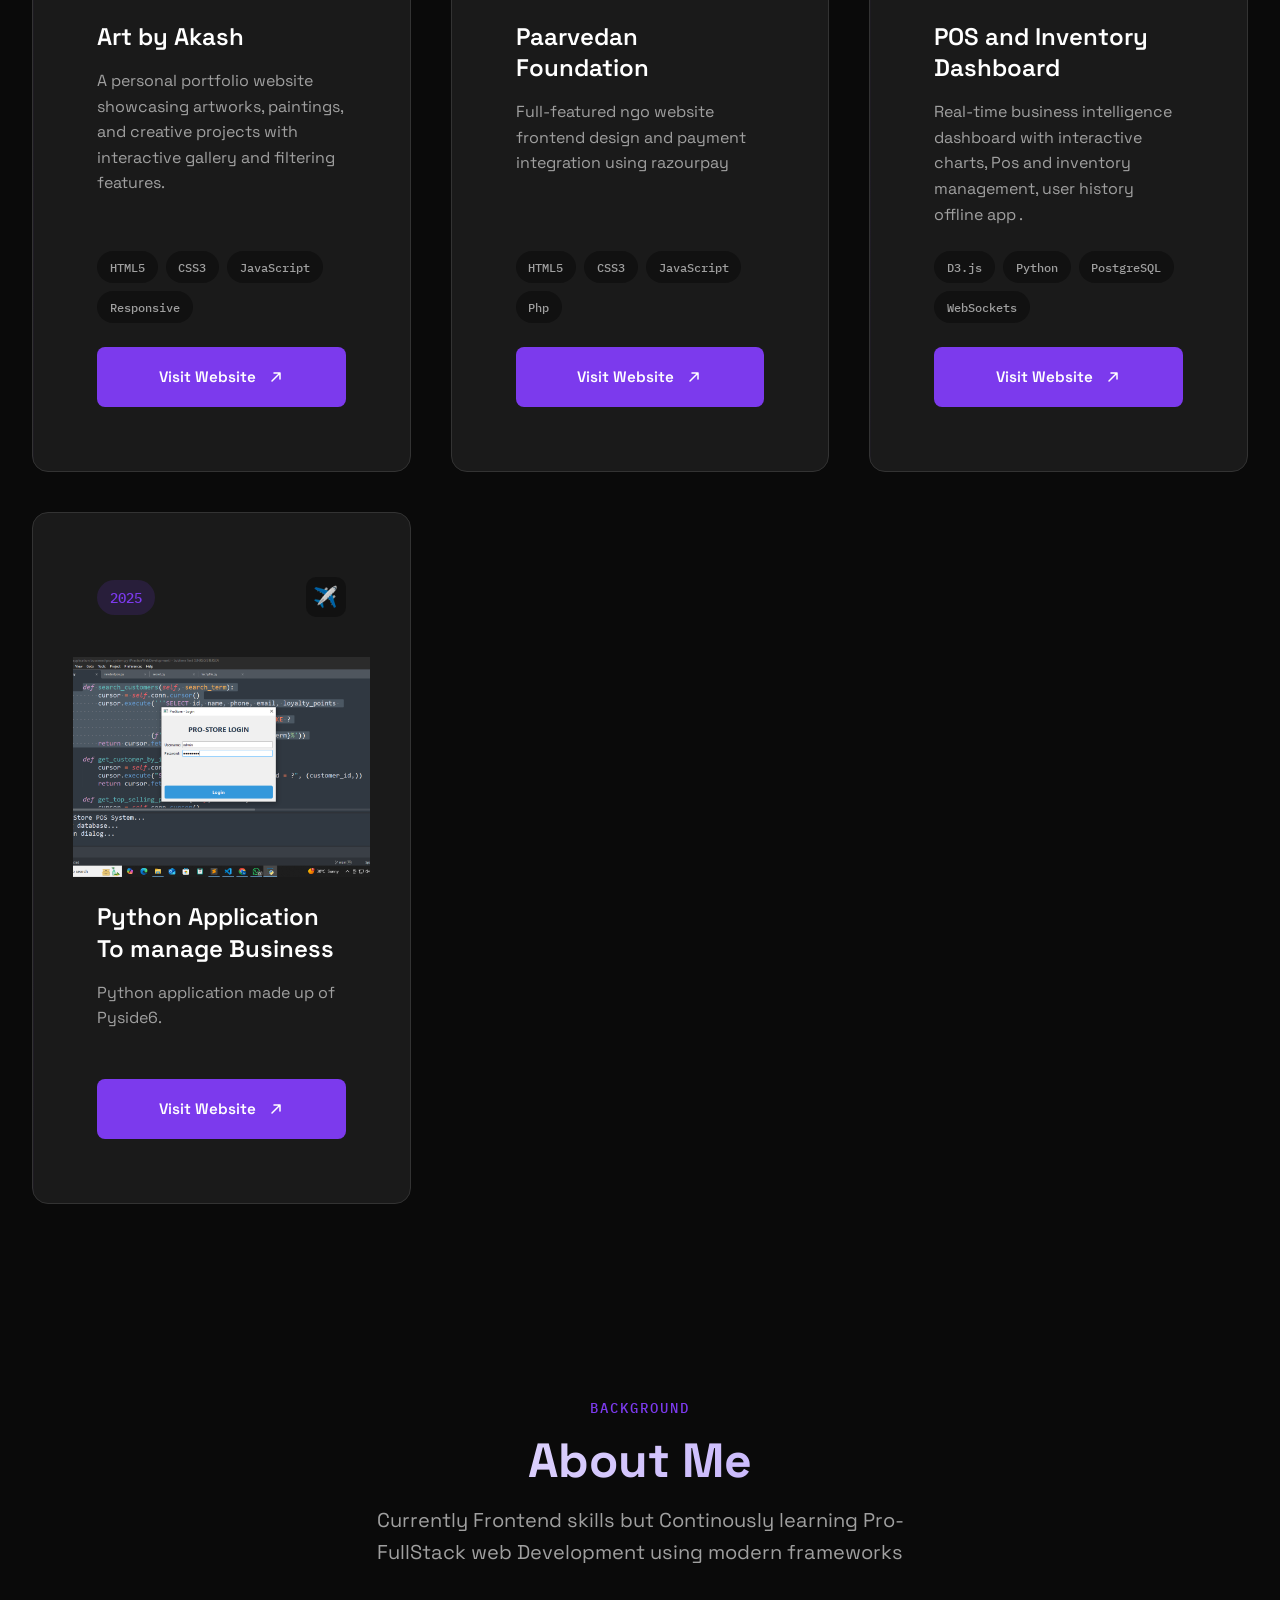
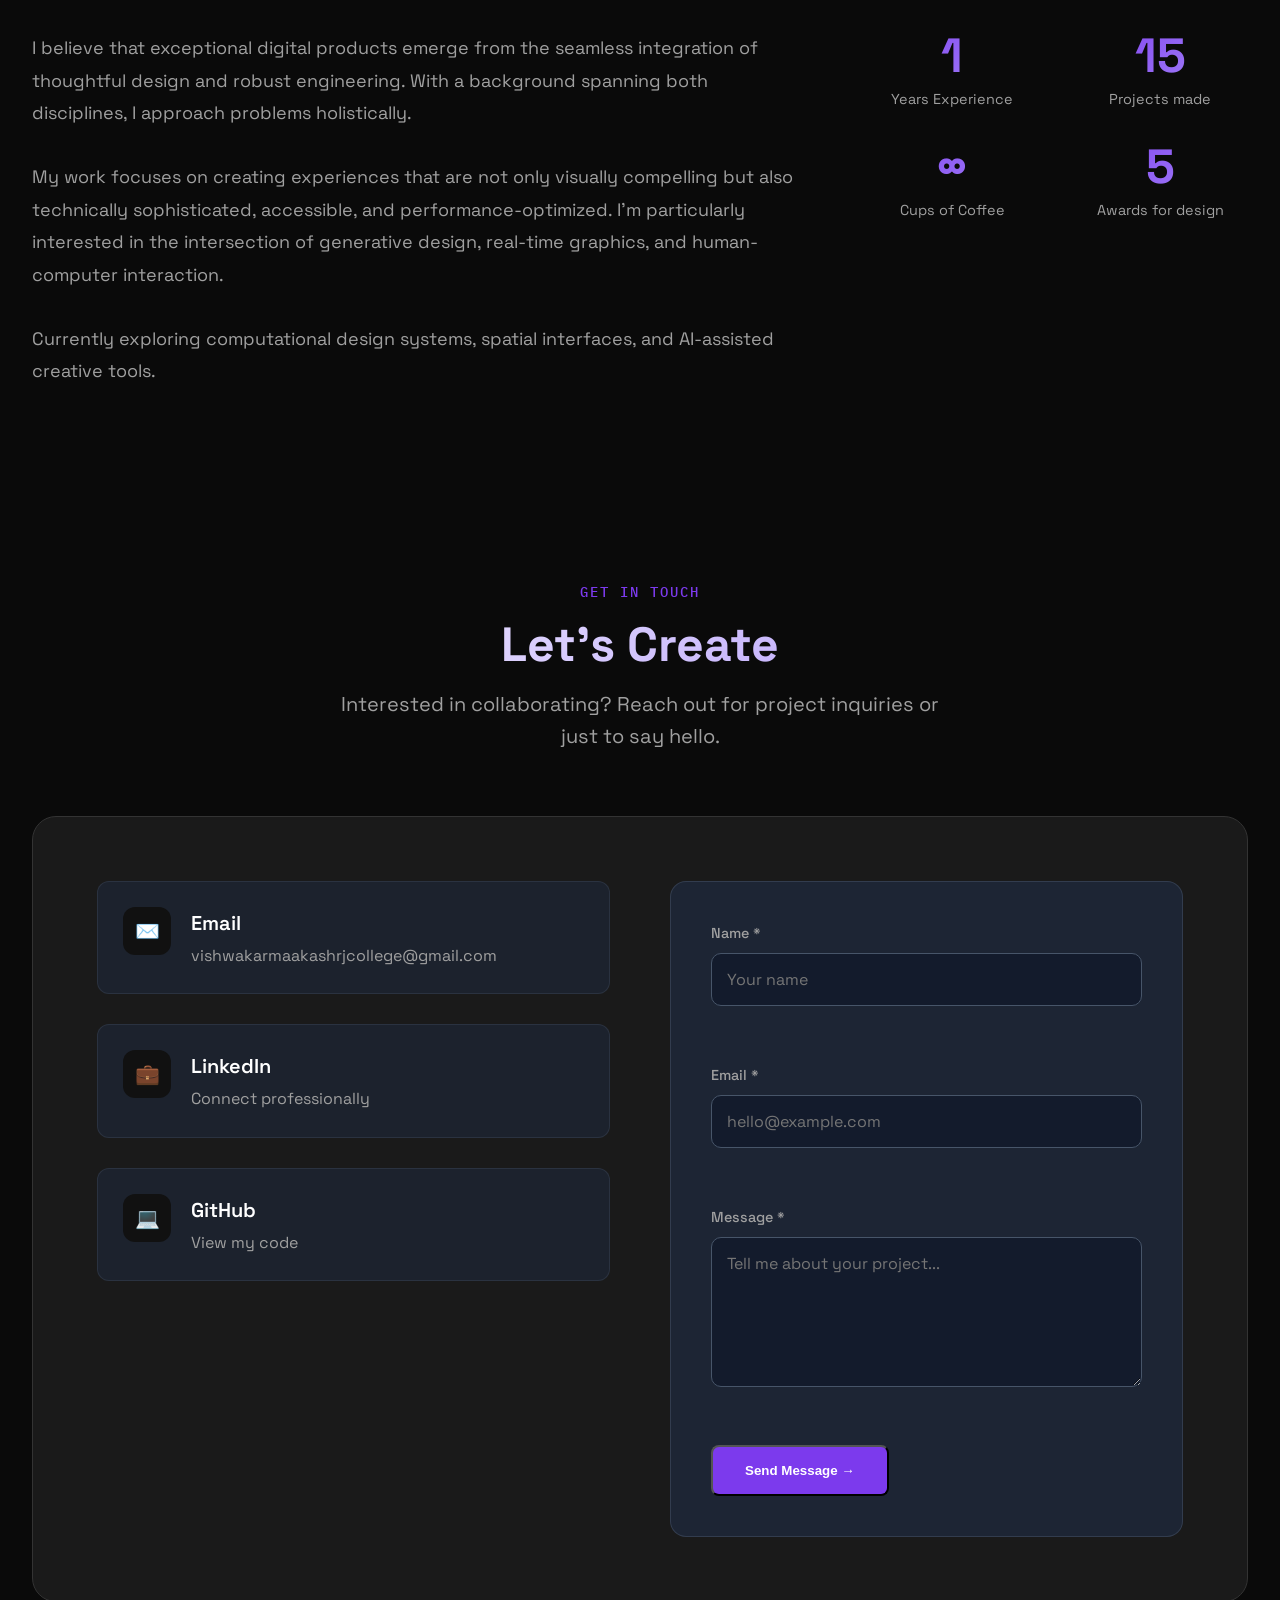
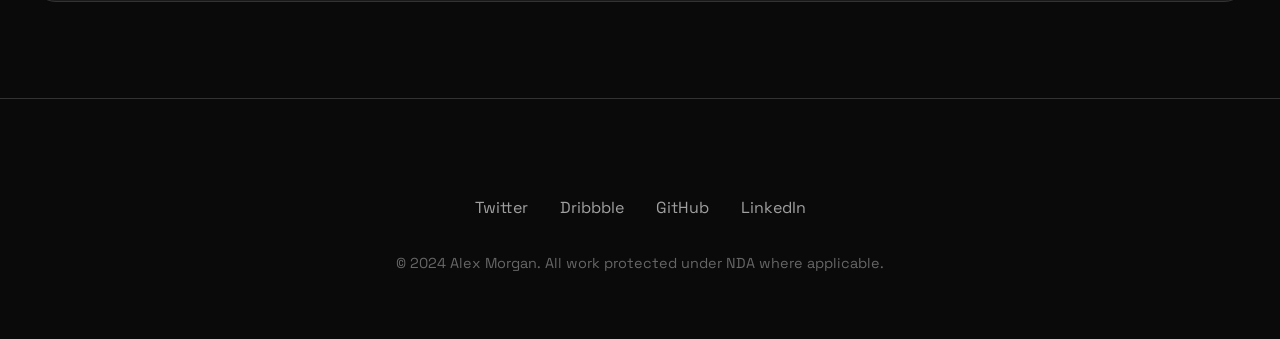
==== commit 318b6f8c: "contact error" ====
--- a/index.html
+++ b/index.html
@@ -1470,43 +1470,365 @@
               </div>
             </div>
           </div>
+
+          <!-- Fixed Form with proper FormSpree integration -->
           <form
+            id="contactForm"
             class="contact-form"
             action="https://formspree.io/f/xgoeqbyk"
             method="POST"
           >
+            <input
+              type="hidden"
+              name="_subject"
+              value="New Contact Form Submission"
+            />
+            <input type="text" name="_gotcha" style="display: none" />
+
             <div class="form-group">
-              <label class="form-label">Name</label>
-              <input type="text" class="form-input" placeholder="Your name" />
+              <label class="form-label" for="name">Name *</label>
+              <input
+                type="text"
+                id="name"
+                name="name"
+                class="form-input"
+                placeholder="Your name"
+                required
+              />
+              <div class="error-message" id="name-error"></div>
             </div>
             <div class="form-group">
-              <label class="form-label">Email</label>
+              <label class="form-label" for="email">Email *</label>
               <input
                 type="email"
+                id="email"
+                name="email"
                 class="form-input"
                 placeholder="hello@example.com"
+                required
               />
+              <div class="error-message" id="email-error"></div>
             </div>
             <div class="form-group">
-              <label class="form-label">Message</label>
+              <label class="form-label" for="message">Message *</label>
               <textarea
+                id="message"
+                name="message"
                 class="form-input form-textarea"
                 placeholder="Tell me about your project..."
+                required
               ></textarea>
-            </div>
+              <div class="error-message" id="message-error"></div>
+            </div>
+
+            <!-- Status message container -->
+            <div class="form-status" id="formStatus"></div>
+
             <button
               type="submit"
               class="btn-primary"
+              id="submitBtn"
               style="align-self: flex-start"
             >
-              Send Message
-              <span>→</span>
+              <span id="btnText">Send Message →</span>
+              <span id="btnLoading" style="display: none">Sending...</span>
             </button>
           </form>
         </div>
       </div>
     </section>
 
+    <style>
+      /* Responsive Styles for Contact Section */
+      .contact-grid {
+        display: grid;
+        grid-template-columns: 1fr 1fr;
+        gap: 60px;
+        align-items: start;
+      }
+
+      .contact-info {
+        display: flex;
+        flex-direction: column;
+        gap: 30px;
+      }
+
+      .contact-method {
+        display: flex;
+        align-items: flex-start;
+        gap: 20px;
+        padding: 25px;
+        background: rgba(30, 41, 59, 0.6);
+        border-radius: 12px;
+        transition: all 0.3s ease;
+        border: 1px solid rgba(100, 116, 139, 0.2);
+      }
+
+      .contact-form {
+        display: flex;
+        flex-direction: column;
+        gap: 25px;
+        padding: 40px;
+        background: rgba(30, 41, 59, 0.8);
+        border-radius: 16px;
+        border: 1px solid rgba(100, 116, 139, 0.3);
+      }
+
+      .form-group {
+        display: flex;
+        flex-direction: column;
+        gap: 8px;
+      }
+
+      .form-input {
+        padding: 15px;
+        background: rgba(15, 23, 42, 0.7);
+        border: 1px solid #475569;
+        border-radius: 10px;
+        color: #f8fafc;
+        font-size: 1rem;
+        transition: all 0.3s;
+      }
+
+      .form-input:focus {
+        outline: none;
+        border-color: #60a5fa;
+        box-shadow: 0 0 0 3px rgba(96, 165, 250, 0.2);
+      }
+
+      .form-textarea {
+        min-height: 150px;
+        resize: vertical;
+      }
+
+      /* Form validation styles */
+      .form-input.error {
+        border-color: #f87171;
+        background-color: rgba(239, 68, 68, 0.05);
+      }
+
+      .error-message {
+        color: #f87171;
+        font-size: 0.875rem;
+        margin-top: 5px;
+        min-height: 20px;
+      }
+
+      /* Form status messages */
+      .form-status {
+        padding: 15px;
+        border-radius: 10px;
+        font-weight: 500;
+        display: none;
+      }
+
+      .form-status.success {
+        background-color: rgba(34, 197, 94, 0.15);
+        color: #4ade80;
+        border: 1px solid rgba(34, 197, 94, 0.3);
+        display: block;
+      }
+
+      .form-status.error {
+        background-color: rgba(239, 68, 68, 0.15);
+        color: #f87171;
+        border: 1px solid rgba(239, 68, 68, 0.3);
+        display: block;
+      }
+
+      /* Loading state for button */
+      .btn-primary:disabled {
+        opacity: 0.7;
+        cursor: not-allowed;
+      }
+
+      /* Responsive Design */
+      @media (max-width: 992px) {
+        .contact-grid {
+          grid-template-columns: 1fr;
+          gap: 40px;
+        }
+
+        .contact-form {
+          padding: 30px;
+        }
+      }
+
+      @media (max-width: 768px) {
+        .contact-method {
+          padding: 20px;
+        }
+
+        .contact-form {
+          padding: 25px;
+        }
+
+        .btn-primary {
+          width: 100%;
+          align-self: stretch !important;
+          justify-content: center;
+        }
+      }
+
+      @media (max-width: 576px) {
+        .contact-method {
+          flex-direction: column;
+          text-align: center;
+          align-items: center;
+          gap: 15px;
+        }
+
+        .contact-icon {
+          margin-bottom: 5px;
+        }
+
+        .contact-form {
+          padding: 20px;
+        }
+      }
+    </style>
+
+    <script>
+      // Form submission handler
+      document.addEventListener("DOMContentLoaded", function () {
+        const contactForm = document.getElementById("contactForm");
+        const formStatus = document.getElementById("formStatus");
+        const submitBtn = document.getElementById("submitBtn");
+        const btnText = document.getElementById("btnText");
+        const btnLoading = document.getElementById("btnLoading");
+
+        if (contactForm) {
+          contactForm.addEventListener("submit", async function (e) {
+            e.preventDefault();
+
+            // Reset status
+            formStatus.className = "form-status";
+            formStatus.style.display = "none";
+
+            // Clear previous errors
+            document.querySelectorAll(".error-message").forEach((el) => {
+              el.textContent = "";
+            });
+            document.querySelectorAll(".form-input").forEach((el) => {
+              el.classList.remove("error");
+            });
+
+            // Validate form
+            let isValid = true;
+
+            // Validate name
+            const nameInput = document.getElementById("name");
+            const nameError = document.getElementById("name-error");
+            if (!nameInput.value.trim()) {
+              nameInput.classList.add("error");
+              nameError.textContent = "Please enter your name";
+              isValid = false;
+            }
+
+            // Validate email
+            const emailInput = document.getElementById("email");
+            const emailError = document.getElementById("email-error");
+            const emailPattern = /^[^\s@]+@[^\s@]+\.[^\s@]+$/;
+            if (!emailInput.value.trim()) {
+              emailInput.classList.add("error");
+              emailError.textContent = "Please enter your email";
+              isValid = false;
+            } else if (!emailPattern.test(emailInput.value)) {
+              emailInput.classList.add("error");
+              emailError.textContent = "Please enter a valid email address";
+              isValid = false;
+            }
+
+            // Validate message
+            const messageInput = document.getElementById("message");
+            const messageError = document.getElementById("message-error");
+            if (!messageInput.value.trim()) {
+              messageInput.classList.add("error");
+              messageError.textContent = "Please enter your message";
+              isValid = false;
+            }
+
+            if (!isValid) return;
+
+            // Show loading state
+            submitBtn.disabled = true;
+            btnText.style.display = "none";
+            btnLoading.style.display = "inline";
+
+            try {
+              // Prepare form data
+              const formData = new FormData(contactForm);
+
+              // Submit to Formspree
+              const response = await fetch(contactForm.action, {
+                method: "POST",
+                body: formData,
+                headers: {
+                  Accept: "application/json",
+                },
+              });
+
+              if (response.ok) {
+                // Success
+                formStatus.textContent =
+                  "Thank you! Your message has been sent successfully.";
+                formStatus.className = "form-status success";
+                formStatus.style.display = "block";
+                contactForm.reset();
+              } else {
+                // Formspree error
+                const errorData = await response.json();
+                let errorMessage =
+                  "Oops! There was a problem submitting your form.";
+
+                if (errorData.errors && errorData.errors.length > 0) {
+                  errorMessage = errorData.errors
+                    .map((error) => error.message)
+                    .join(", ");
+                }
+
+                formStatus.textContent = errorMessage;
+                formStatus.className = "form-status error";
+                formStatus.style.display = "block";
+              }
+            } catch (error) {
+              // Network error
+              formStatus.textContent =
+                "Network error. Please check your connection and try again.";
+              formStatus.className = "form-status error";
+              formStatus.style.display = "block";
+            } finally {
+              // Reset button state
+              submitBtn.disabled = false;
+              btnText.style.display = "inline";
+              btnLoading.style.display = "none";
+
+              // Auto-hide status message after 5 seconds
+              if (formStatus.style.display === "block") {
+                setTimeout(() => {
+                  formStatus.style.display = "none";
+                }, 5000);
+              }
+            }
+          });
+
+          // Real-time validation as user types
+          const formInputs = contactForm.querySelectorAll(".form-input");
+          formInputs.forEach((input) => {
+            input.addEventListener("input", function () {
+              if (this.classList.contains("error")) {
+                this.classList.remove("error");
+                const errorId = this.id + "-error";
+                const errorElement = document.getElementById(errorId);
+                if (errorElement) {
+                  errorElement.textContent = "";
+                }
+              }
+            });
+          });
+        }
+      });
+    </script>
     <!-- Footer -->
     <footer class="footer">
       <div class="container">
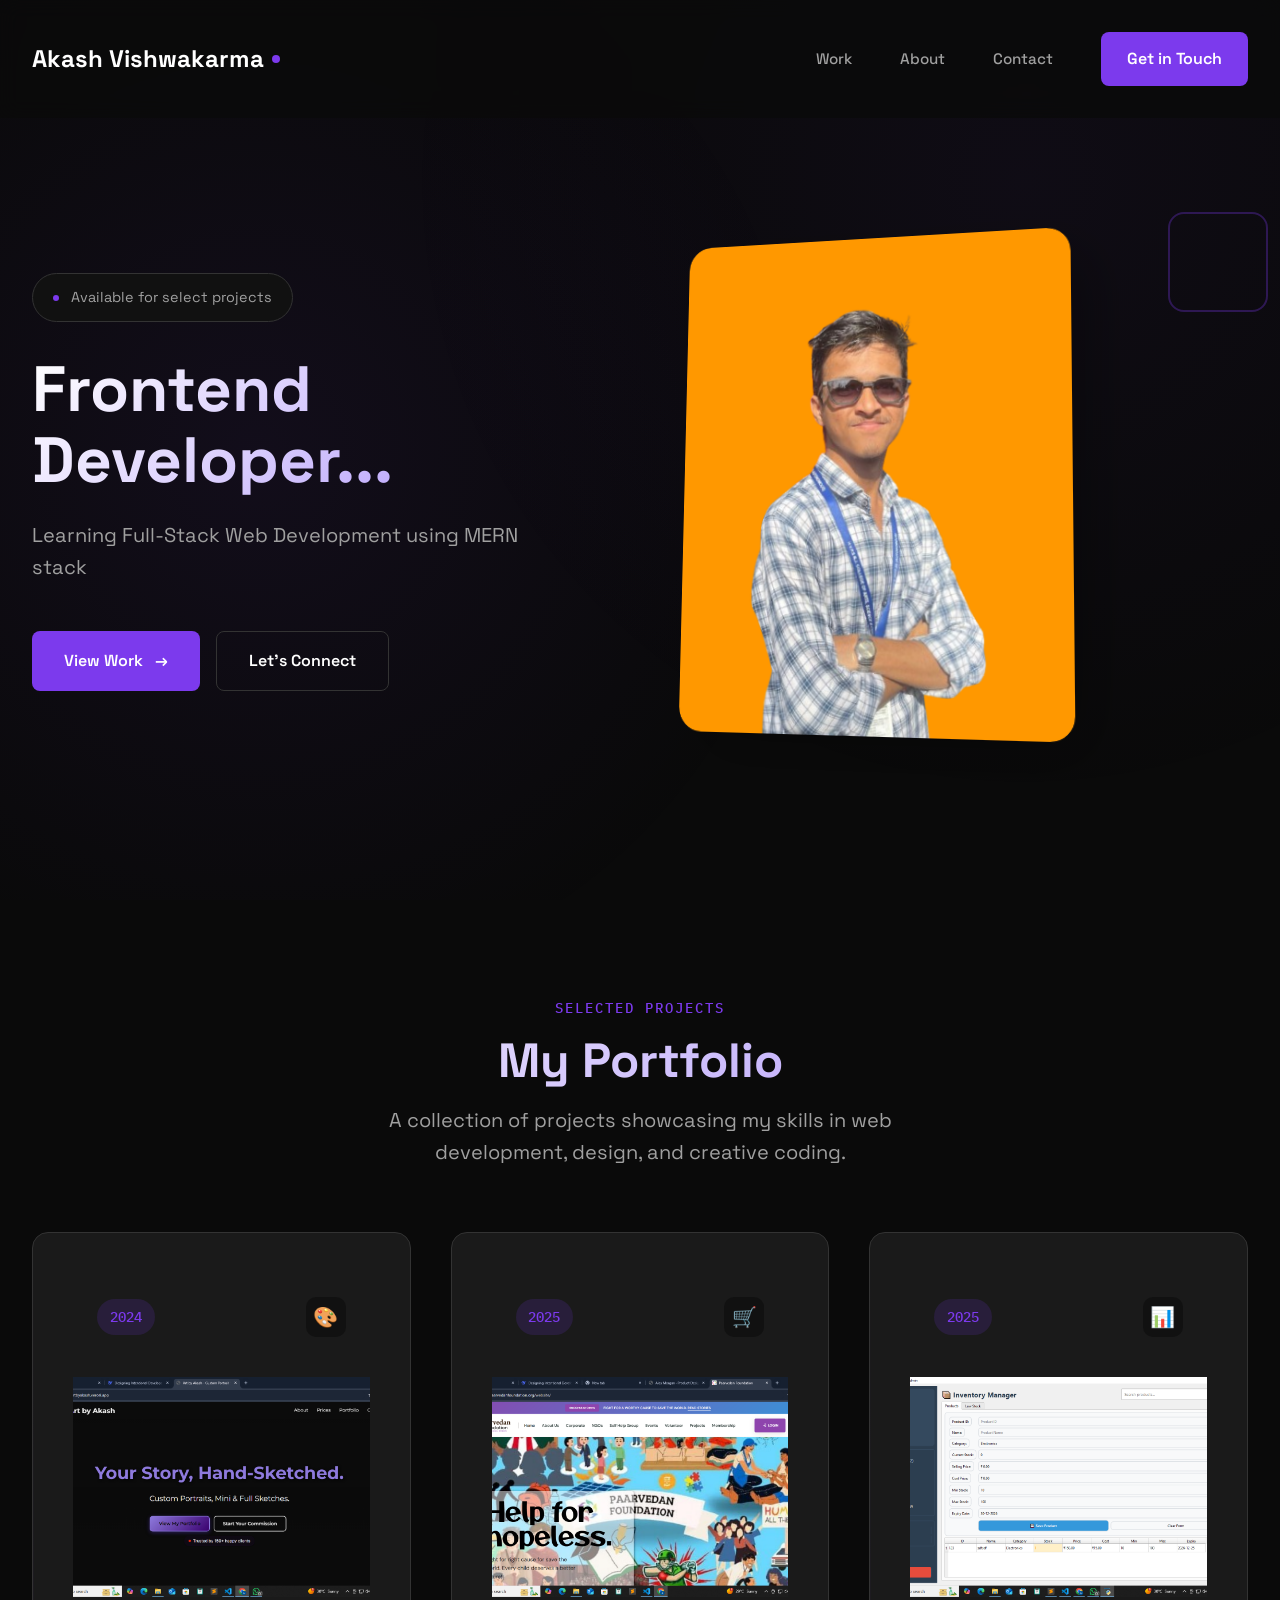
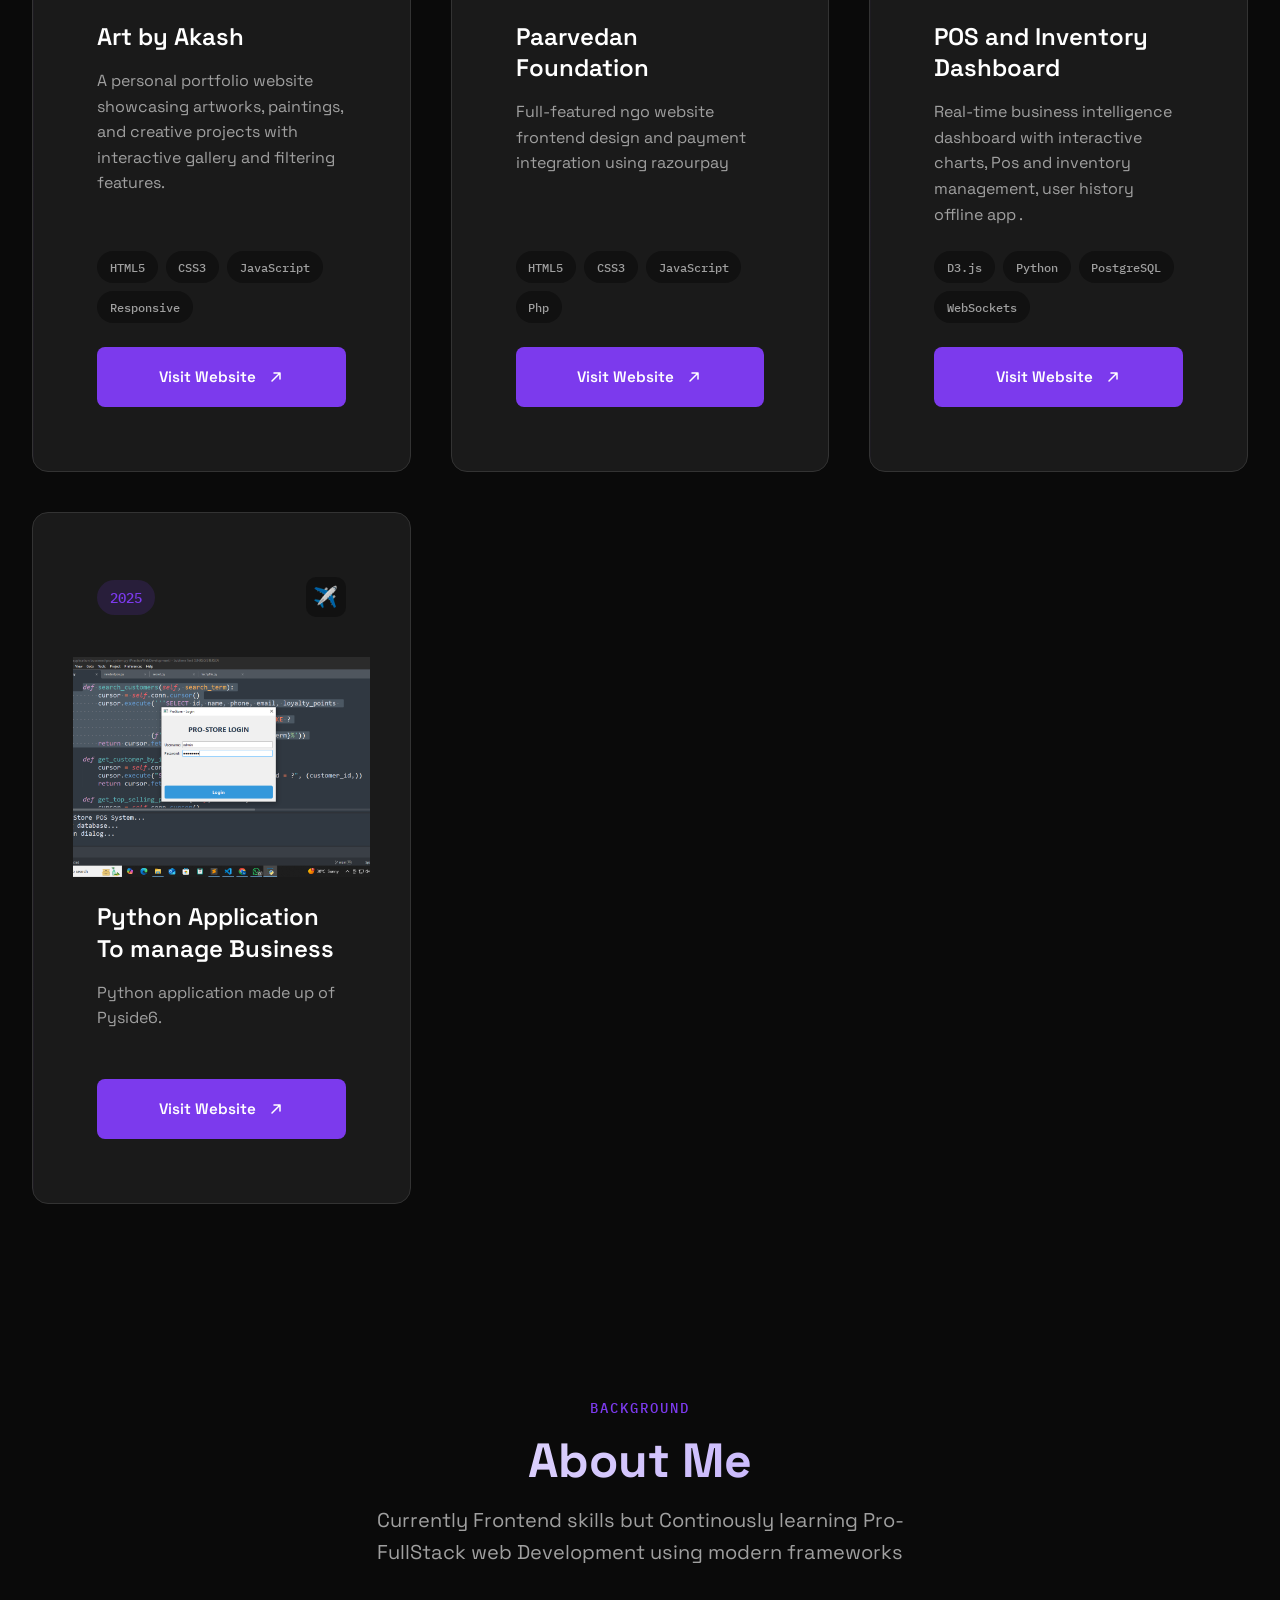
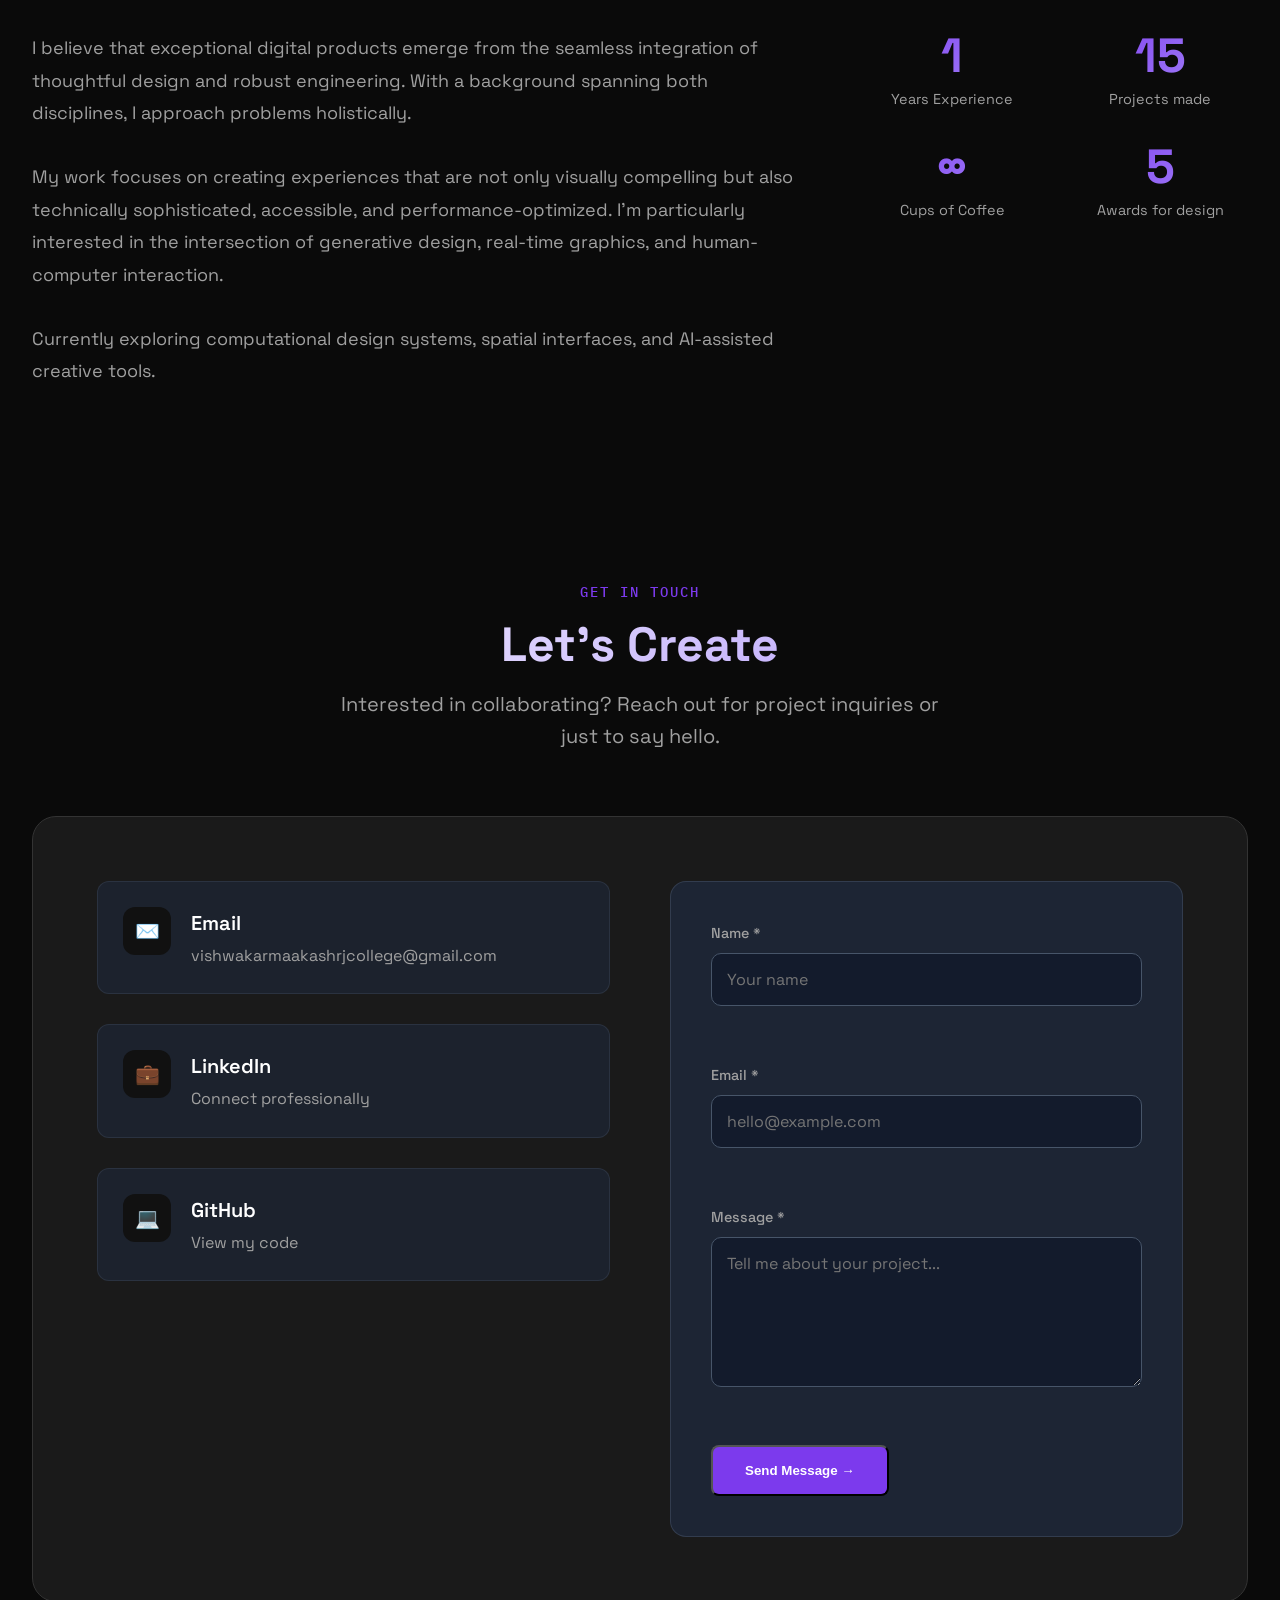
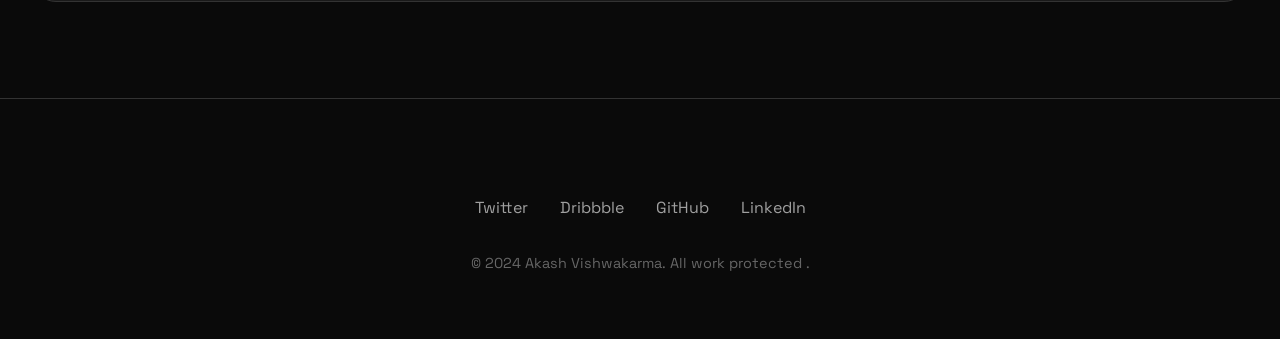
==== commit 7d5b98e8: "footer" ====
--- a/index.html
+++ b/index.html
@@ -1544,7 +1544,6 @@
         display: grid;
         grid-template-columns: 1fr 1fr;
         gap: 60px;
-        align-items: start;
       }
 
       .contact-info {
@@ -1839,7 +1838,7 @@
           <a href="#" class="footer-link">LinkedIn</a>
         </div>
         <p class="footer-copyright">
-          © 2024 Alex Morgan. All work protected under NDA where applicable.
+          © 2024 Akash Vishwakarma. All work protected .
         </p>
       </div>
     </footer>
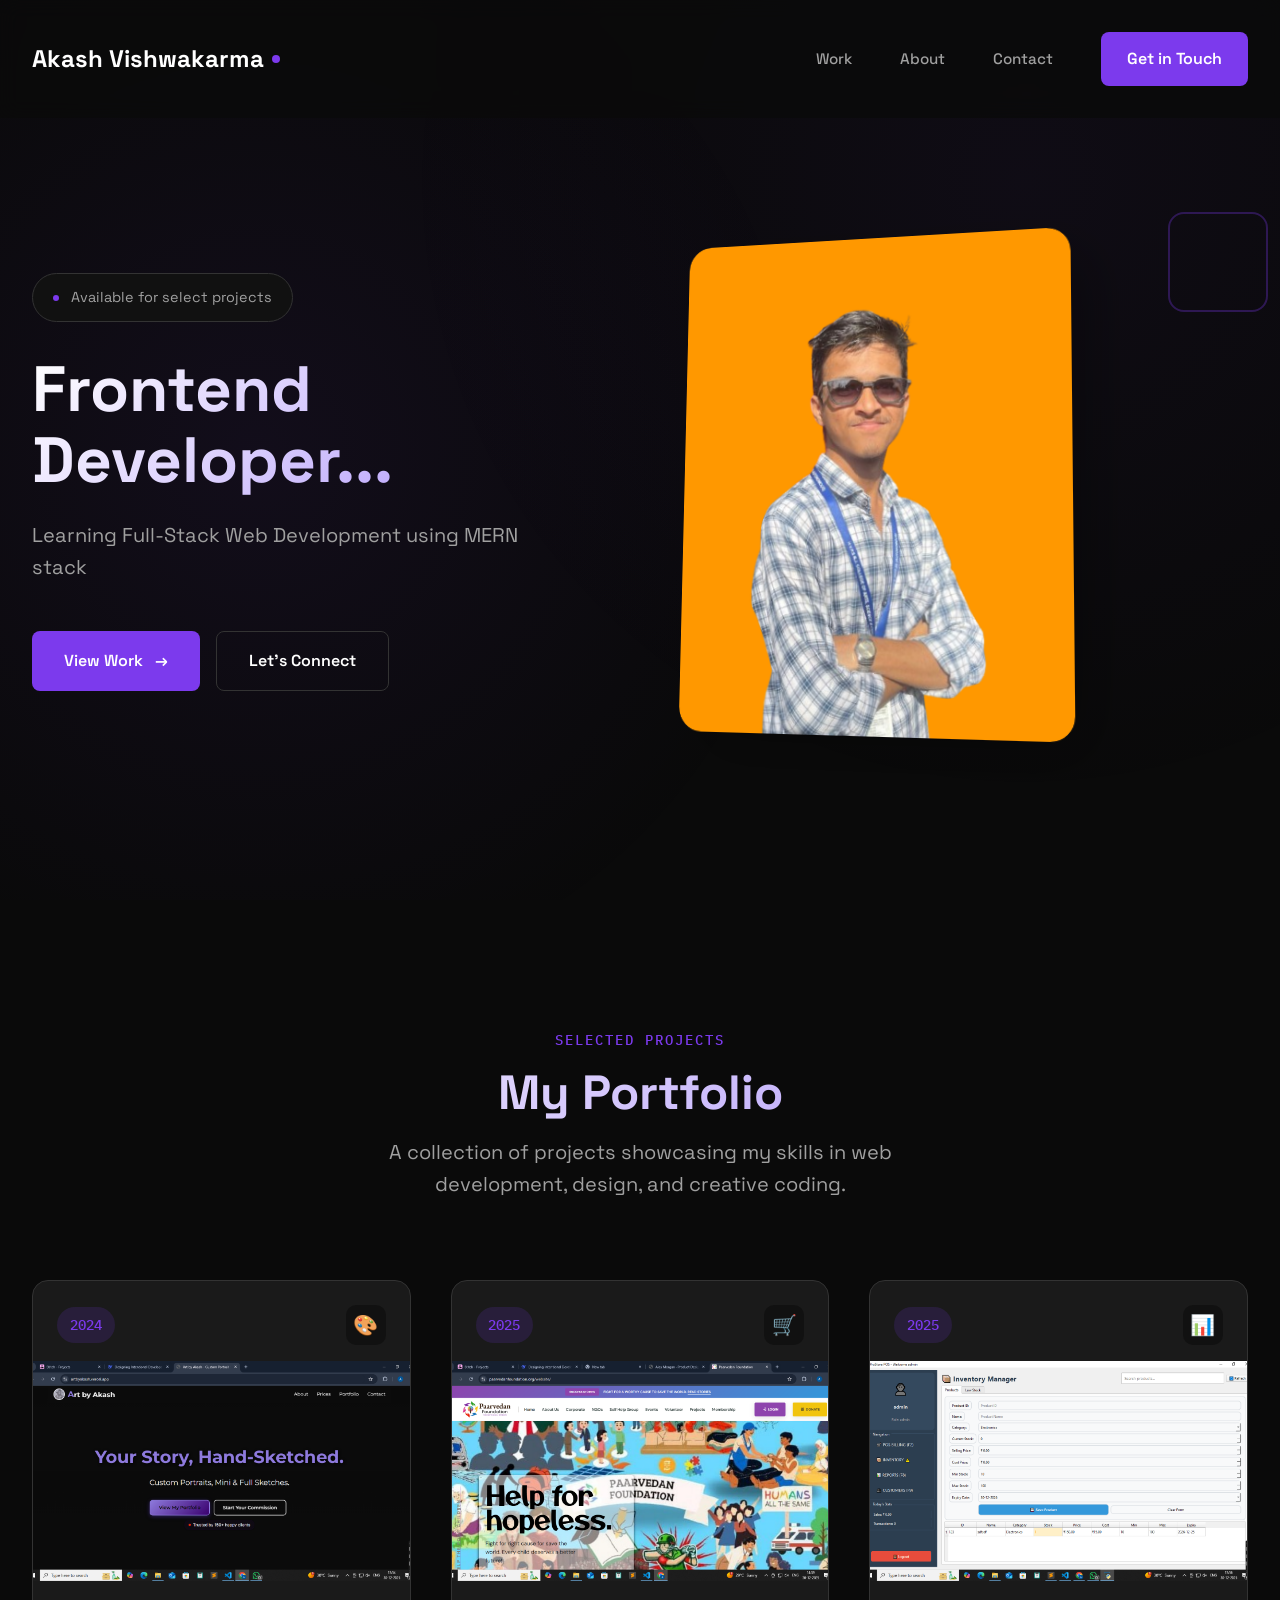
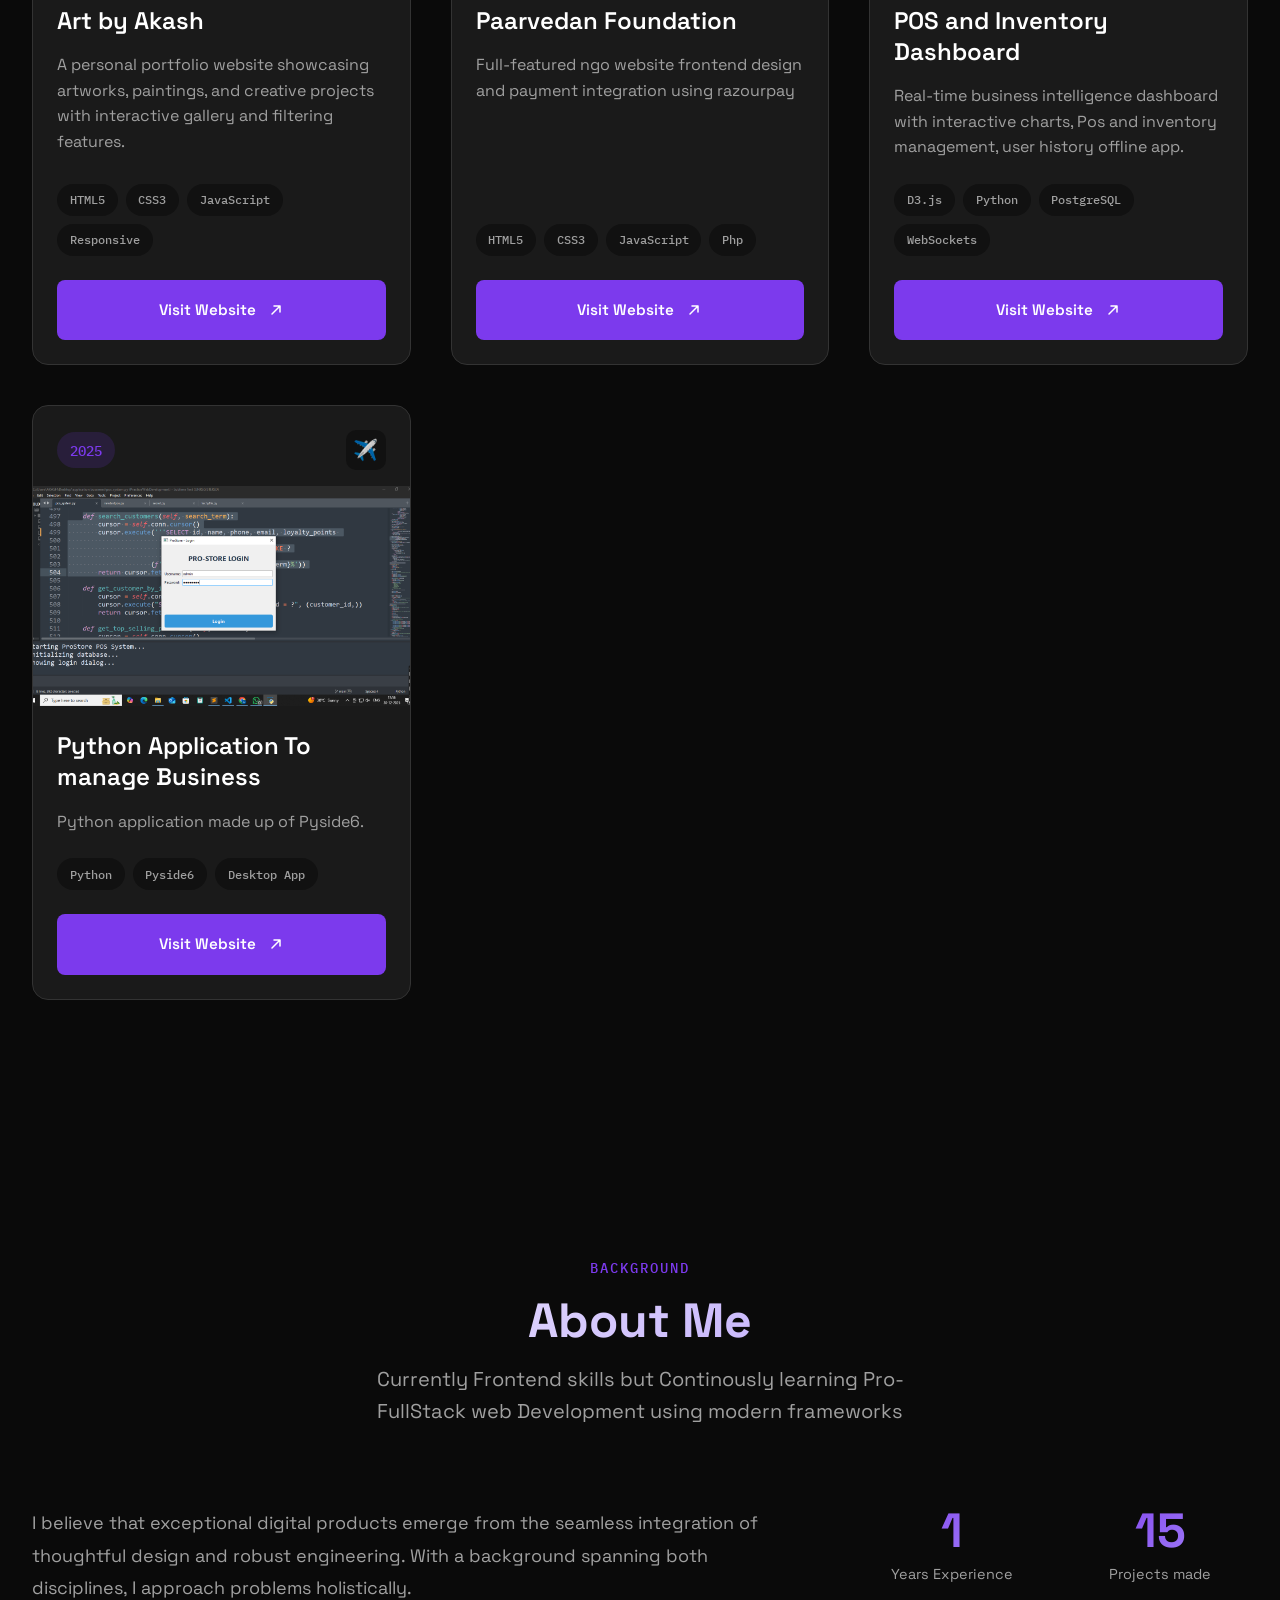
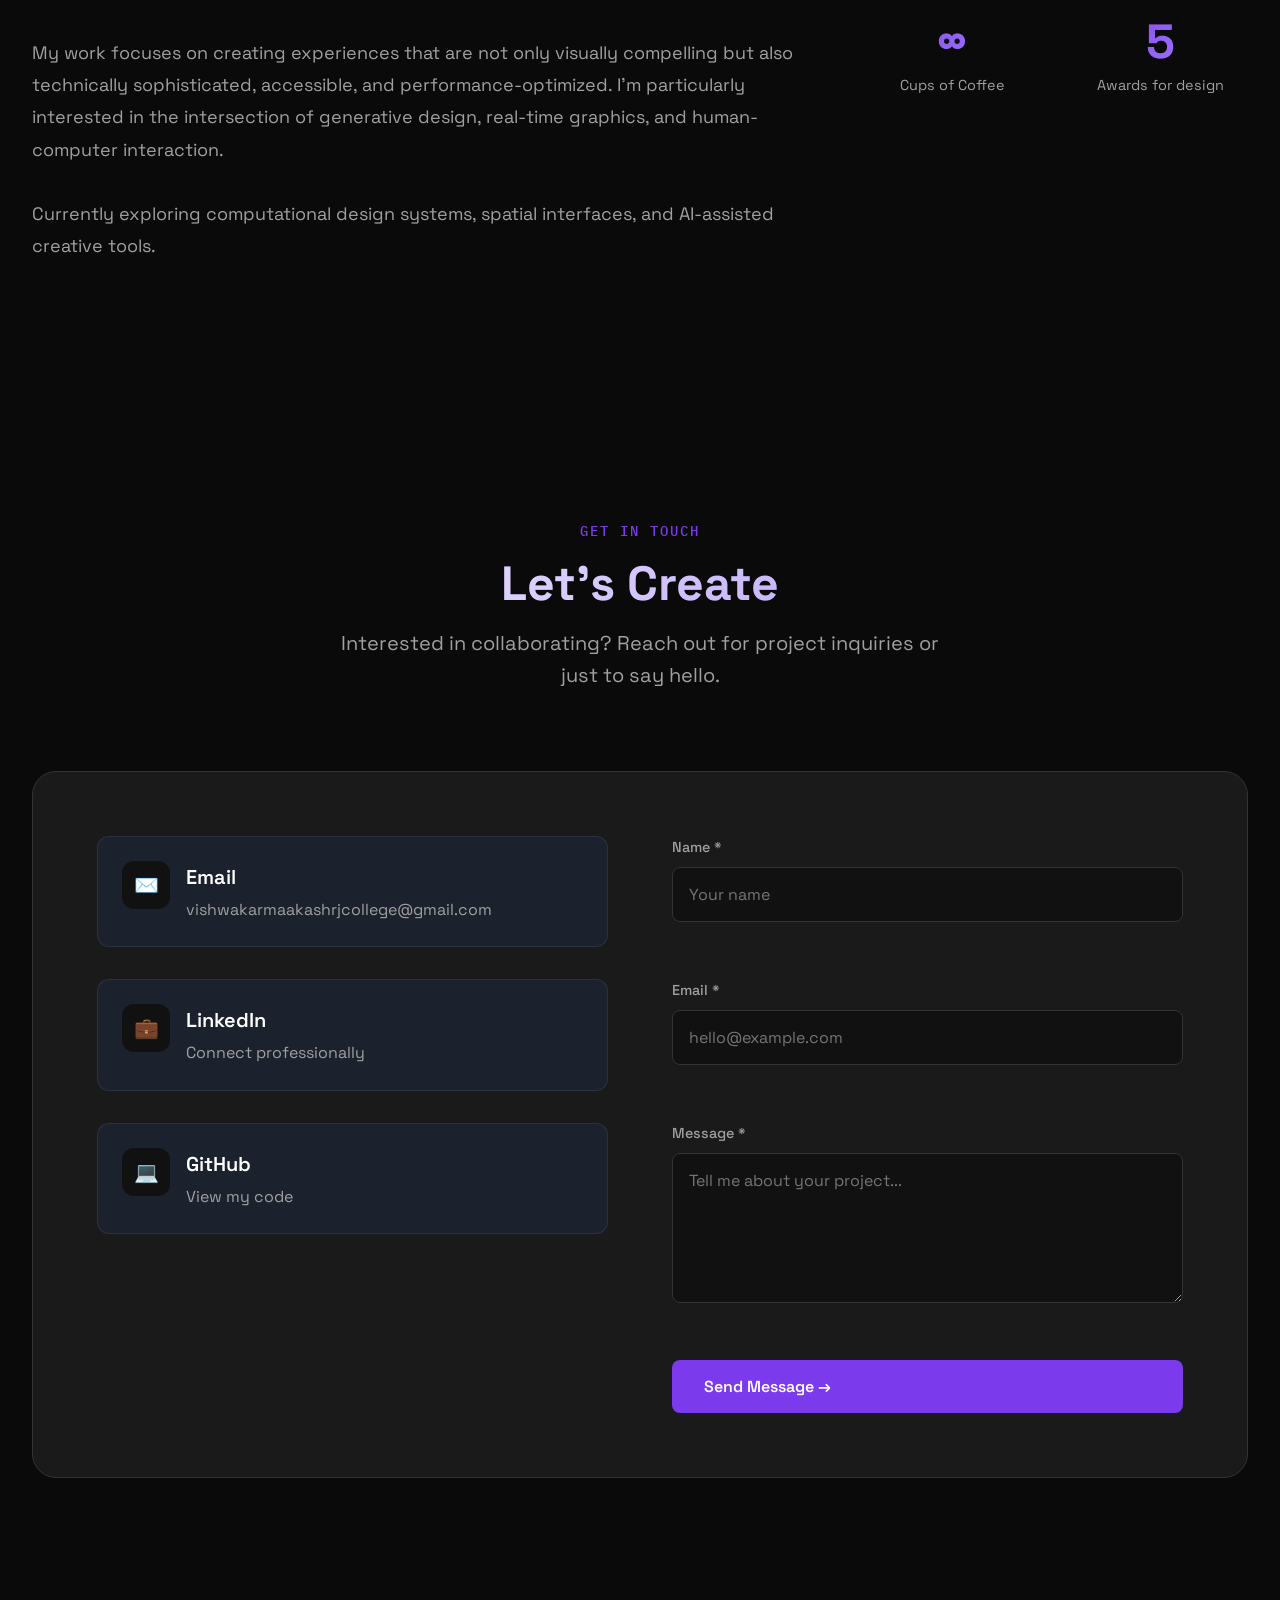
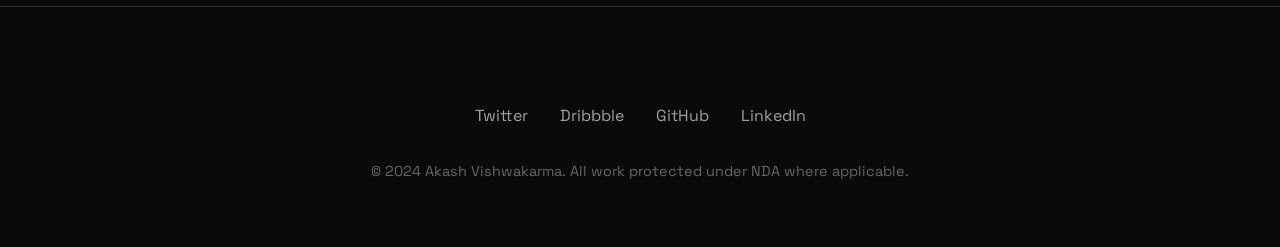
==== commit 0d6d1546: "new website" ====
--- a/index.html
+++ b/index.html
@@ -10,712 +10,8 @@
       href="https://fonts.googleapis.com/css2?family=Space+Grotesk:wght@300;400;500;600;700&family=IBM+Plex+Mono:wght@400;500&display=swap"
       rel="stylesheet"
     />
-    <style>
-      :root {
-        --bg-primary: #0a0a0a;
-        --bg-secondary: #111111;
-        --bg-card: #1a1a1a;
-        --text-primary: #ffffff;
-        --text-secondary: #a0a0a0;
-        --text-tertiary: #666666;
-        --accent: #7c3aed;
-        --accent-glow: rgba(124, 58, 237, 0.15);
-        --accent-light: #a78bfa;
-        --border: #333333;
-        --radius-sm: 8px;
-        --radius-lg: 16px;
-        --radius-xl: 24px;
-        --transition: all 0.3s cubic-bezier(0.16, 1, 0.3, 1);
-      }
-
-      * {
-        margin: 0;
-        padding: 0;
-        box-sizing: border-box;
-      }
-
-      html {
-        scroll-behavior: smooth;
-      }
-
-      body {
-        font-family: "Space Grotesk", -apple-system, BlinkMacSystemFont,
-          sans-serif;
-        line-height: 1.6;
-        color: var(--text-primary);
-        background-color: var(--bg-primary);
-        font-weight: 400;
-        overflow-x: hidden;
-      }
-
-      .container {
-        max-width: 1400px;
-        margin: 0 auto;
-        padding: 0 2rem;
-      }
-
-      /* Gradient Background Effects */
-      .bg-gradient {
-        position: fixed;
-        top: 0;
-        left: 0;
-        width: 100%;
-        height: 100vh;
-        pointer-events: none;
-        z-index: -1;
-        opacity: 0.5;
-      }
-
-      .gradient-1 {
-        background: radial-gradient(
-          circle at 20% 50%,
-          var(--accent-glow) 0%,
-          transparent 50%
-        );
-      }
-
-      .gradient-2 {
-        background: radial-gradient(
-          circle at 80% 20%,
-          rgba(124, 58, 237, 0.1) 0%,
-          transparent 50%
-        );
-      }
-
-      /* Header & Navigation */
-      .header {
-        position: fixed;
-        top: 0;
-        width: 100%;
-        padding: 2rem 0;
-        z-index: 1000;
-        backdrop-filter: blur(10px);
-        background: rgba(10, 10, 10, 0.8);
-      }
-
-      .nav-container {
-        display: flex;
-        justify-content: space-between;
-        align-items: center;
-      }
-
-      .logo {
-        font-size: 1.5rem;
-        font-weight: 700;
-        color: var(--text-primary);
-        text-decoration: none;
-        display: flex;
-        align-items: center;
-        gap: 0.5rem;
-      }
-
-      .logo-dot {
-        width: 8px;
-        height: 8px;
-        background-color: var(--accent);
-        border-radius: 50%;
-        animation: pulse 2s infinite;
-      }
-
-      @keyframes pulse {
-        0%,
-        100% {
-          opacity: 1;
-        }
-        50% {
-          opacity: 0.5;
-        }
-      }
-
-      .nav-links {
-        display: flex;
-        gap: 3rem;
-        align-items: center;
-      }
-
-      .nav-link {
-        color: var(--text-secondary);
-        text-decoration: none;
-        font-size: 0.95rem;
-        font-weight: 500;
-        transition: var(--transition);
-        position: relative;
-        padding: 0.5rem 0;
-      }
-
-      .nav-link:hover {
-        color: var(--text-primary);
-      }
-
-      .nav-link::after {
-        content: "";
-        position: absolute;
-        bottom: 0;
-        left: 0;
-        width: 0;
-        height: 2px;
-        background: var(--accent);
-        transition: var(--transition);
-      }
-
-      .nav-link:hover::after {
-        width: 100%;
-      }
-
-      .nav-cta {
-        background: var(--accent);
-        color: white;
-        padding: 0.75rem 1.5rem;
-        border-radius: var(--radius-sm);
-        text-decoration: none;
-        font-weight: 600;
-        transition: var(--transition);
-        border: 2px solid transparent;
-      }
-
-      .nav-cta:hover {
-        background: transparent;
-        border-color: var(--accent);
-        transform: translateY(-2px);
-      }
-
-      /* Hero Section with Photo */
-      .hero {
-        min-height: 100vh;
-        display: flex;
-        align-items: center;
-        padding: 8rem 0 4rem;
-        position: relative;
-      }
-
-      .hero-grid {
-        display: grid;
-        grid-template-columns: 1fr 1fr;
-        gap: 4rem;
-        align-items: center;
-      }
-
-      .hero-content {
-        max-width: 600px;
-      }
-
-      .hero-badge {
-        display: inline-flex;
-        align-items: center;
-        gap: 0.75rem;
-        background: var(--bg-secondary);
-        padding: 0.75rem 1.25rem;
-        border-radius: 50px;
-        margin-bottom: 2rem;
-        border: 1px solid var(--border);
-      }
-
-      .badge-text {
-        font-size: 0.9rem;
-        color: var(--text-secondary);
-      }
-
-      .badge-dot {
-        width: 6px;
-        height: 6px;
-        background-color: var(--accent);
-        border-radius: 50%;
-      }
-
-      .hero-title {
-        font-size: 4rem;
-        font-weight: 700;
-        line-height: 1.1;
-        margin-bottom: 1.5rem;
-        background: linear-gradient(
-          135deg,
-          #ffffff 0%,
-          var(--accent-light) 100%
-        );
-        -webkit-background-clip: text;
-        -webkit-text-fill-color: transparent;
-        background-clip: text;
-      }
-
-      .hero-description {
-        font-size: 1.25rem;
-        color: var(--text-secondary);
-        margin-bottom: 3rem;
-        max-width: 500px;
-      }
-
-      .hero-cta-group {
-        display: flex;
-        gap: 1rem;
-      }
-
-      .btn-primary {
-        background: var(--accent);
-        color: white;
-        padding: 1rem 2rem;
-        border-radius: var(--radius-sm);
-        text-decoration: none;
-        font-weight: 600;
-        transition: var(--transition);
-        display: inline-flex;
-        align-items: center;
-        gap: 0.75rem;
-      }
-
-      .btn-primary:hover {
-        transform: translateY(-2px);
-        box-shadow: 0 10px 30px var(--accent-glow);
-      }
-
-      .btn-secondary {
-        background: transparent;
-        color: var(--text-primary);
-        padding: 1rem 2rem;
-        border-radius: var(--radius-sm);
-        text-decoration: none;
-        font-weight: 600;
-        transition: var(--transition);
-        border: 1px solid var(--border);
-      }
-
-      .btn-secondary:hover {
-        border-color: var(--accent);
-        transform: translateY(-2px);
-      }
-
-      /* Photo Container */
-      .photo-container {
-        position: relative;
-        perspective: 1000px;
-      }
-
-      .photo-frame {
-        width: 400px;
-        height: 500px;
-        background: var(--bg-card);
-        border-radius: var(--radius-xl);
-        position: relative;
-        overflow: hidden;
-        transform-style: preserve-3d;
-        transform: rotateX(5deg) rotateY(-10deg);
-        transition: var(--transition);
-        box-shadow: 20px 20px 60px rgba(0, 0, 0, 0.3);
-      }
-
-      .photo-frame:hover {
-        transform: rotateX(0deg) rotateY(0deg);
-      }
-
-      .photo-placeholder {
-        width: 100%;
-        height: 100%;
-        background: linear-gradient(45deg, var(--bg-secondary), var(--bg-card));
-        display: flex;
-        align-items: center;
-        justify-content: center;
-        position: relative;
-      }
-
-      .photo-upload {
-        position: absolute;
-        top: 50%;
-        left: 50%;
-        transform: translate(-50%, -50%);
-        text-align: center;
-        color: var(--text-tertiary);
-      }
-
-      .photo-upload-icon {
-        font-size: 3rem;
-        margin-bottom: 1rem;
-        opacity: 0.3;
-      }
-
-      .photo-upload-text {
-        font-size: 0.9rem;
-        max-width: 200px;
-      }
-
-      .photo-decoration {
-        position: absolute;
-        width: 100px;
-        height: 100px;
-        border: 2px solid var(--accent);
-        border-radius: var(--radius-lg);
-        top: -20px;
-        right: -20px;
-        z-index: -1;
-        opacity: 0.3;
-      }
-
-      /* Work Section */
-      .section {
-        padding: 8rem 0;
-      }
-
-      .section-header {
-        text-align: center;
-        margin-bottom: 5rem;
-      }
-
-      .section-label {
-        color: var(--accent);
-        font-family: "IBM Plex Mono", monospace;
-        font-size: 0.9rem;
-        font-weight: 500;
-        letter-spacing: 2px;
-        text-transform: uppercase;
-        margin-bottom: 1rem;
-      }
-
-      .section-title {
-        font-size: 3rem;
-        font-weight: 700;
-        line-height: 1.1;
-        margin-bottom: 1rem;
-      }
-
-      .section-description {
-        font-size: 1.25rem;
-        color: var(--text-secondary);
-        max-width: 600px;
-        margin: 0 auto;
-      }
-
-      /* Projects Grid */
-      .projects-grid {
-        display: grid;
-        grid-template-columns: repeat(auto-fit, minmax(350px, 1fr));
-        gap: 2rem;
-      }
-
-      .project-card {
-        background: var(--bg-card);
-        border-radius: var(--radius-lg);
-        padding: 2.5rem;
-        transition: var(--transition);
-        border: 1px solid var(--border);
-        position: relative;
-        overflow: hidden;
-      }
-
-      .project-card::before {
-        content: "";
-        position: absolute;
-        top: 0;
-        left: 0;
-        width: 100%;
-        height: 100%;
-        background: linear-gradient(
-          45deg,
-          transparent,
-          var(--accent-glow),
-          transparent
-        );
-        transform: translateX(-100%);
-        transition: transform 0.6s;
-      }
-
-      .project-card:hover::before {
-        transform: translateX(100%);
-      }
-
-      .project-card:hover {
-        transform: translateY(-10px);
-        border-color: var(--accent);
-      }
-
-      .project-header {
-        display: flex;
-        justify-content: space-between;
-        align-items: flex-start;
-        margin-bottom: 1.5rem;
-      }
-
-      .project-year {
-        font-family: "IBM Plex Mono", monospace;
-        color: var(--accent);
-        font-size: 0.9rem;
-        font-weight: 500;
-      }
-
-      .project-icon {
-        width: 48px;
-        height: 48px;
-        background: var(--bg-secondary);
-        border-radius: 12px;
-        display: flex;
-        align-items: center;
-        justify-content: center;
-        font-size: 1.5rem;
-      }
-
-      .project-title {
-        font-size: 1.5rem;
-        font-weight: 600;
-        margin-bottom: 1rem;
-      }
-
-      .project-description {
-        color: var(--text-secondary);
-        margin-bottom: 2rem;
-      }
-
-      .project-tags {
-        display: flex;
-        flex-wrap: wrap;
-        gap: 0.5rem;
-      }
-
-      .tag {
-        background: var(--bg-secondary);
-        color: var(--text-secondary);
-        padding: 0.5rem 1rem;
-        border-radius: 50px;
-        font-family: "IBM Plex Mono", monospace;
-        font-size: 0.8rem;
-        font-weight: 500;
-      }
-
-      /* About Section */
-      .about-grid {
-        display: grid;
-        grid-template-columns: 2fr 1fr;
-        gap: 4rem;
-        align-items: start;
-      }
-
-      .about-content {
-        display: flex;
-        flex-direction: column;
-        gap: 2rem;
-      }
-
-      .about-text {
-        font-size: 1.125rem;
-        color: var(--text-secondary);
-        line-height: 1.8;
-      }
-
-      .stats-grid {
-        display: grid;
-        grid-template-columns: repeat(2, 1fr);
-        gap: 2rem;
-      }
-
-      .stat-item {
-        text-align: center;
-      }
-
-      .stat-number {
-        font-size: 3rem;
-        font-weight: 700;
-        background: linear-gradient(135deg, var(--accent), var(--accent-light));
-        -webkit-background-clip: text;
-        -webkit-text-fill-color: transparent;
-        line-height: 1;
-      }
-
-      .stat-label {
-        color: var(--text-secondary);
-        font-size: 0.9rem;
-        margin-top: 0.5rem;
-      }
-
-      /* Contact Section */
-      .contact-grid {
-        display: grid;
-        grid-template-columns: 1fr 1fr;
-        gap: 4rem;
-        background: var(--bg-card);
-        border-radius: var(--radius-xl);
-        padding: 4rem;
-        border: 1px solid var(--border);
-      }
-
-      .contact-info {
-        display: flex;
-        flex-direction: column;
-        gap: 2rem;
-      }
-
-      .contact-method {
-        display: flex;
-        align-items: center;
-        gap: 1rem;
-      }
-
-      .contact-icon {
-        width: 48px;
-        height: 48px;
-        background: var(--bg-secondary);
-        border-radius: 12px;
-        display: flex;
-        align-items: center;
-        justify-content: center;
-        font-size: 1.25rem;
-      }
-
-      .contact-details h4 {
-        font-size: 1.25rem;
-        font-weight: 600;
-        margin-bottom: 0.25rem;
-      }
-
-      .contact-details p {
-        color: var(--text-secondary);
-      }
-
-      .contact-form {
-        display: flex;
-        flex-direction: column;
-        gap: 1.5rem;
-      }
-
-      .form-group {
-        display: flex;
-        flex-direction: column;
-        gap: 0.5rem;
-      }
-
-      .form-label {
-        font-size: 0.9rem;
-        font-weight: 500;
-        color: var(--text-secondary);
-      }
-
-      .form-input {
-        background: var(--bg-secondary);
-        border: 1px solid var(--border);
-        border-radius: var(--radius-sm);
-        padding: 1rem;
-        color: var(--text-primary);
-        font-family: "Space Grotesk", sans-serif;
-        font-size: 1rem;
-        transition: var(--transition);
-      }
-
-      .form-input:focus {
-        outline: none;
-        border-color: var(--accent);
-        box-shadow: 0 0 0 3px var(--accent-glow);
-      }
-
-      .form-textarea {
-        min-height: 150px;
-        resize: vertical;
-      }
-
-      /* Footer */
-      .footer {
-        padding: 4rem 0;
-        border-top: 1px solid var(--border);
-        text-align: center;
-      }
-
-      .footer-links {
-        display: flex;
-        justify-content: center;
-        gap: 2rem;
-        margin: 2rem 0;
-      }
-
-      .footer-link {
-        color: var(--text-secondary);
-        text-decoration: none;
-        transition: var(--transition);
-      }
-
-      .footer-link:hover {
-        color: var(--text-primary);
-      }
-
-      .footer-copyright {
-        color: var(--text-tertiary);
-        font-size: 0.9rem;
-      }
-
-      /* Responsive Design */
-      @media (max-width: 1024px) {
-        .hero-grid {
-          grid-template-columns: 1fr;
-          gap: 3rem;
-        }
-
-        .photo-frame {
-          width: 350px;
-          height: 450px;
-          margin: 0 auto;
-        }
-
-        .contact-grid {
-          grid-template-columns: 1fr;
-        }
-      }
-
-      @media (max-width: 768px) {
-        .container {
-          padding: 0 1.5rem;
-        }
-
-        .nav-links {
-          display: none;
-        }
-
-        .hero-title {
-          font-size: 3rem;
-        }
-
-        .section-title {
-          font-size: 2.5rem;
-        }
-
-        .photo-frame {
-          width: 300px;
-          height: 400px;
-        }
-
-        .about-grid {
-          grid-template-columns: 1fr;
-        }
-
-        .contact-grid {
-          padding: 2rem;
-        }
-      }
-
-      @media (max-width: 480px) {
-        .hero-cta-group {
-          flex-direction: column;
-        }
-
-        .photo-frame {
-          width: 280px;
-          height: 350px;
-        }
-
-        .projects-grid {
-          grid-template-columns: 1fr;
-        }
-
-        .stats-grid {
-          grid-template-columns: 1fr;
-        }
-      }
-
-      /* Photo Upload Simulation */
-      #photoInput {
-        display: none;
-      }
-
-      .photo-placeholder {
-        cursor: pointer;
-      }
-
-      .photo-placeholder:hover {
-        opacity: 0.8;
-      }
-    </style>
+    <link rel="stylesheet" href="style.css" />
+    <link rel="stylesheet" href="responsive.css" />
   </head>
   <body>
     <!-- Background Effects -->
@@ -762,17 +58,7 @@
           <div class="photo-container">
             <div class="photo-decoration"></div>
             <div class="photo-frame">
-              <!-- Replace 'your-photo.jpg' with your actual filename -->
-              <img
-                src="me.png"
-                alt="Your Name"
-                style="
-                  width: 100%;
-                  height: 100%;
-                  object-fit: cover;
-                  border-radius: var(--radius-xl);
-                "
-              />
+              <img src="me.png" alt="Akash Vishwakarma" />
             </div>
           </div>
         </div>
@@ -780,7 +66,6 @@
     </section>
 
     <!-- Work Section -->
-    <!-- Projects Section with Image Containers -->
     <section id="work" class="section">
       <div class="container">
         <div class="section-header">
@@ -799,8 +84,6 @@
               <div class="project-year">2024</div>
               <div class="project-icon">🎨</div>
             </div>
-
-            <!-- Project Image -->
             <div class="project-image-container">
               <img
                 src="artbyakash.png"
@@ -808,7 +91,6 @@
                 class="project-image"
               />
             </div>
-
             <h3 class="project-title">Art by Akash</h3>
             <p class="project-description">
               A personal portfolio website showcasing artworks, paintings, and
@@ -820,8 +102,6 @@
               <span class="tag">JavaScript</span>
               <span class="tag">Responsive</span>
             </div>
-
-            <!-- Project Link Button -->
             <a
               href="https://artbyakash.vercel.app"
               target="_blank"
@@ -840,14 +120,12 @@
             </a>
           </div>
 
-          <!-- Project 2: E-Commerce Store -->
+          <!-- Project 2: Paarvedan Foundation -->
           <div class="project-card">
             <div class="project-header">
               <div class="project-year">2025</div>
               <div class="project-icon">🛒</div>
             </div>
-
-            <!-- Project Image -->
             <div class="project-image-container">
               <img
                 src="paarvendan.png"
@@ -855,7 +133,6 @@
                 class="project-image"
               />
             </div>
-
             <h3 class="project-title">Paarvedan Foundation</h3>
             <p class="project-description">
               Full-featured ngo website frontend design and payment integration
@@ -867,8 +144,6 @@
               <span class="tag">JavaScript</span>
               <span class="tag">Php</span>
             </div>
-
-            <!-- Project Link Button -->
             <a
               href="https://paarvedanfoundation.org/website"
               target="_blank"
@@ -887,14 +162,12 @@
             </a>
           </div>
 
-          <!-- Project 3: Analytics Dashboard -->
+          <!-- Project 3: Inventory Dashboard -->
           <div class="project-card">
             <div class="project-header">
               <div class="project-year">2025</div>
               <div class="project-icon">📊</div>
             </div>
-
-            <!-- Project Image -->
             <div class="project-image-container">
               <img
                 src="moderninventory2.png"
@@ -902,11 +175,10 @@
                 class="project-image"
               />
             </div>
-
             <h3 class="project-title">POS and Inventory Dashboard</h3>
             <p class="project-description">
               Real-time business intelligence dashboard with interactive charts,
-              Pos and inventory management, user history offline app .
+              Pos and inventory management, user history offline app.
             </p>
             <div class="project-tags">
               <span class="tag">D3.js</span>
@@ -914,8 +186,6 @@
               <span class="tag">PostgreSQL</span>
               <span class="tag">WebSockets</span>
             </div>
-
-            <!-- Project Link Button -->
             <a href="#" target="_blank" class="project-link-btn">
               <span>Visit Website</span>
               <svg width="16" height="16" viewBox="0 0 16 16" fill="none">
@@ -930,29 +200,28 @@
             </a>
           </div>
 
-          <!-- Project 4: Travel Blog -->
+          <!-- Project 4: Python Application -->
           <div class="project-card">
             <div class="project-header">
               <div class="project-year">2025</div>
               <div class="project-icon">✈️</div>
             </div>
-
-            <!-- Project Image -->
             <div class="project-image-container">
               <img
                 src="login.png"
-                alt="Travel Blog Screenshot"
+                alt="Python Application Screenshot"
                 class="project-image"
               />
             </div>
-
             <h3 class="project-title">Python Application To manage Business</h3>
             <p class="project-description">
               Python application made up of Pyside6.
             </p>
-            <div class="project-tags"></div>
-
-            <!-- Project Link Button -->
+            <div class="project-tags">
+              <span class="tag">Python</span>
+              <span class="tag">Pyside6</span>
+              <span class="tag">Desktop App</span>
+            </div>
             <a href="#" target="_blank" class="project-link-btn">
               <span>Visit Website</span>
               <svg width="16" height="16" viewBox="0 0 16 16" fill="none">
@@ -966,421 +235,9 @@
               </svg>
             </a>
           </div>
-
-          <!-- Project 5: Fitness App
-          <div class="project-card">
-            <div class="project-header">
-              <div class="project-year">2023</div>
-              <div class="project-icon">💪</div>
-            </div>
-
-            <!-- Project Image 
-            <div class="project-image-container">
-              <img
-                src="https://images.unsplash.com/photo-1571019613454-1cb2f99b2d8b?ixlib=rb-4.0.3&auto=format&fit=crop&w=800&q=80"
-                alt="Fitness App Screenshot"
-                class="project-image"
-              />
-            </div>
-
-            <h3 class="project-title">FitTrack Pro</h3>
-            <p class="project-description">
-              Mobile-first fitness tracking application with workout plans,
-              progress analytics, and social features for community engagement.
-            </p>
-            <div class="project-tags">
-              <span class="tag">React Native</span>
-              <span class="tag">Firebase</span>
-              <span class="tag">GraphQL</span>
-              <span class="tag">PWA</span>
-            </div>
-
-            <!-- Project Link Button 
-            <a
-              href="https://fittrack.example.com"
-              target="_blank"
-              class="project-link-btn"
-            >
-              <span>Visit Website</span>
-              <svg width="16" height="16" viewBox="0 0 16 16" fill="none">
-                <path
-                  d="M4 12L12 4M12 4H6M12 4V10"
-                  stroke="currentColor"
-                  stroke-width="1.5"
-                  stroke-linecap="round"
-                  stroke-linejoin="round"
-                />
-              </svg>
-            </a>
-          </div> -->
         </div>
       </div>
     </section>
-
-    <style>
-      /* Section Styles */
-      .section {
-        padding: 6rem 0;
-      }
-
-      .section-header {
-        text-align: center;
-        margin-bottom: 4rem;
-      }
-
-      .section-label {
-        color: var(--accent);
-        font-family: "IBM Plex Mono", monospace;
-        font-size: 0.9rem;
-        font-weight: 500;
-        letter-spacing: 2px;
-        text-transform: uppercase;
-        margin-bottom: 1rem;
-      }
-
-      .section-title {
-        font-size: 3rem;
-        font-weight: 700;
-        line-height: 1.1;
-        margin-bottom: 1rem;
-        background: linear-gradient(
-          135deg,
-          #ffffff 0%,
-          var(--accent-light) 100%
-        );
-        -webkit-background-clip: text;
-        -webkit-text-fill-color: transparent;
-        background-clip: text;
-      }
-
-      .section-description {
-        font-size: 1.25rem;
-        color: var(--text-secondary);
-        max-width: 600px;
-        margin: 0 auto;
-        line-height: 1.6;
-      }
-
-      /* Projects Grid */
-      .projects-grid {
-        display: grid;
-        grid-template-columns: repeat(auto-fit, minmax(350px, 1fr));
-        gap: 2.5rem;
-        margin-top: 3rem;
-      }
-
-      /* Project Card */
-      .project-card {
-        background: var(--bg-card);
-        border-radius: var(--radius-lg);
-        border: 1px solid var(--border);
-        overflow: hidden;
-        transition: all 0.3s cubic-bezier(0.4, 0, 0.2, 1);
-        height: 100%;
-        display: flex;
-        flex-direction: column;
-      }
-
-      .project-card:hover {
-        transform: translateY(-8px);
-        border-color: var(--accent);
-        box-shadow: 0 20px 40px rgba(0, 0, 0, 0.3);
-      }
-
-      .project-header {
-        display: flex;
-        justify-content: space-between;
-        align-items: center;
-        padding: 1.5rem 1.5rem 1rem;
-      }
-
-      .project-year {
-        font-family: "IBM Plex Mono", monospace;
-        color: var(--accent);
-        font-size: 0.9rem;
-        font-weight: 500;
-        background: var(--accent-glow);
-        padding: 0.4rem 0.8rem;
-        border-radius: 20px;
-      }
-
-      .project-icon {
-        width: 40px;
-        height: 40px;
-        background: var(--bg-secondary);
-        border-radius: 10px;
-        display: flex;
-        align-items: center;
-        justify-content: center;
-        font-size: 1.25rem;
-        transition: all 0.3s ease;
-      }
-
-      .project-card:hover .project-icon {
-        background: var(--accent);
-        transform: scale(1.1);
-      }
-
-      /* Project Image */
-      .project-image-container {
-        width: 100%;
-        height: 220px;
-        overflow: hidden;
-        position: relative;
-      }
-
-      .project-image {
-        width: 100%;
-        height: 100%;
-        object-fit: cover;
-        transition: transform 0.5s ease;
-      }
-
-      .project-card:hover .project-image {
-        transform: scale(1.05);
-      }
-
-      /* Project Content */
-      .project-title {
-        font-size: 1.5rem;
-        font-weight: 600;
-        margin: 1.5rem 1.5rem 1rem;
-        line-height: 1.3;
-      }
-
-      .project-description {
-        color: var(--text-secondary);
-        margin: 0 1.5rem 1.5rem;
-        line-height: 1.6;
-        font-size: 1rem;
-        flex-grow: 1;
-      }
-
-      /* Project Tags */
-      .project-tags {
-        display: flex;
-        flex-wrap: wrap;
-        gap: 0.5rem;
-        margin: 0 1.5rem 1.5rem;
-      }
-
-      .tag {
-        background: var(--bg-secondary);
-        color: var(--text-secondary);
-        padding: 0.4rem 0.8rem;
-        border-radius: 20px;
-        font-family: "IBM Plex Mono", monospace;
-        font-size: 0.75rem;
-        font-weight: 500;
-        transition: all 0.3s ease;
-      }
-
-      .project-card:hover .tag {
-        background: var(--accent-glow);
-        color: var(--accent-light);
-        transform: translateY(-2px);
-      }
-
-      /* Project Link Button */
-      .project-link-btn {
-        display: flex;
-        align-items: center;
-        justify-content: center;
-        gap: 0.75rem;
-        background: var(--accent);
-        color: white;
-        text-decoration: none;
-        padding: 1rem 1.5rem;
-        margin: 0 1.5rem 1.5rem;
-        border-radius: var(--radius-sm);
-        font-weight: 600;
-        font-size: 0.95rem;
-        transition: all 0.3s cubic-bezier(0.4, 0, 0.2, 1);
-        border: 2px solid transparent;
-        position: relative;
-        overflow: hidden;
-      }
-
-      .project-link-btn::before {
-        content: "";
-        position: absolute;
-        top: 0;
-        left: -100%;
-        width: 100%;
-        height: 100%;
-        background: linear-gradient(
-          90deg,
-          transparent,
-          rgba(255, 255, 255, 0.2),
-          transparent
-        );
-        transition: left 0.5s ease;
-      }
-
-      .project-link-btn:hover::before {
-        left: 100%;
-      }
-
-      .project-link-btn:hover {
-        background: transparent;
-        border-color: var(--accent);
-        transform: translateY(-2px);
-        box-shadow: 0 10px 20px var(--accent-glow);
-      }
-
-      .project-link-btn svg {
-        transition: transform 0.3s ease;
-      }
-
-      .project-link-btn:hover svg {
-        transform: translateX(4px);
-      }
-
-      /* Responsive Design */
-      @media (max-width: 1200px) {
-        .projects-grid {
-          grid-template-columns: repeat(2, 1fr);
-        }
-      }
-
-      @media (max-width: 768px) {
-        .section {
-          padding: 4rem 0;
-        }
-
-        .section-title {
-          font-size: 2.5rem;
-        }
-
-        .projects-grid {
-          grid-template-columns: 1fr;
-          gap: 2rem;
-        }
-
-        .project-image-container {
-          height: 200px;
-        }
-      }
-
-      @media (max-width: 480px) {
-        .section-title {
-          font-size: 2rem;
-        }
-
-        .section-description {
-          font-size: 1.1rem;
-        }
-
-        .project-image-container {
-          height: 180px;
-        }
-
-        .project-title {
-          font-size: 1.3rem;
-        }
-
-        .project-description {
-          font-size: 0.95rem;
-        }
-
-        .project-link-btn {
-          padding: 0.875rem 1.25rem;
-        }
-      }
-
-      /* Animation for cards */
-      @keyframes fadeInUp {
-        from {
-          opacity: 0;
-          transform: translateY(20px);
-        }
-        to {
-          opacity: 1;
-          transform: translateY(0);
-        }
-      }
-
-      .project-card {
-        animation: fadeInUp 0.6s ease-out;
-      }
-
-      .project-card:nth-child(2) {
-        animation-delay: 0.1s;
-      }
-      .project-card:nth-child(3) {
-        animation-delay: 0.2s;
-      }
-      .project-card:nth-child(4) {
-        animation-delay: 0.3s;
-      }
-      .project-card:nth-child(5) {
-        animation-delay: 0.4s;
-      }
-    </style>
-
-    <script>
-      // Add hover effect to project images
-      document.querySelectorAll(".project-image").forEach((img) => {
-        img.addEventListener("mouseenter", function () {
-          this.style.transform = "scale(1.05)";
-        });
-
-        img.addEventListener("mouseleave", function () {
-          this.style.transform = "scale(1)";
-        });
-      });
-
-      // Add smooth scrolling to section
-      document.querySelectorAll('a[href="#work"]').forEach((link) => {
-        link.addEventListener("click", function (e) {
-          e.preventDefault();
-          const target = document.querySelector("#work");
-          if (target) {
-            window.scrollTo({
-              top: target.offsetTop - 100,
-              behavior: "smooth",
-            });
-          }
-        });
-      });
-
-      // Add parallax effect to project cards on scroll
-      window.addEventListener("scroll", () => {
-        const cards = document.querySelectorAll(".project-card");
-        const scrollY = window.scrollY;
-
-        cards.forEach((card, index) => {
-          const speed = 0.05 * (index + 1);
-          const yPos = -(scrollY * speed);
-          card.style.transform = `translateY(${yPos}px)`;
-        });
-      });
-
-      // Initialize animations
-      document.addEventListener("DOMContentLoaded", () => {
-        const observerOptions = {
-          threshold: 0.1,
-          rootMargin: "0px 0px -50px 0px",
-        };
-
-        const observer = new IntersectionObserver((entries) => {
-          entries.forEach((entry) => {
-            if (entry.isIntersecting) {
-              entry.target.style.opacity = "1";
-              entry.target.style.transform = "translateY(0)";
-            }
-          });
-        }, observerOptions);
-
-        // Observe project cards
-        document.querySelectorAll(".project-card").forEach((card) => {
-          card.style.opacity = "0";
-          card.style.transform = "translateY(20px)";
-          card.style.transition = "opacity 0.6s ease, transform 0.6s ease";
-          observer.observe(card);
-        });
-      });
-    </script>
 
     <!-- About Section -->
     <section id="about" class="section">
@@ -1471,7 +328,6 @@
             </div>
           </div>
 
-          <!-- Fixed Form with proper FormSpree integration -->
           <form
             id="contactForm"
             class="contact-form"
@@ -1521,15 +377,9 @@
               <div class="error-message" id="message-error"></div>
             </div>
 
-            <!-- Status message container -->
             <div class="form-status" id="formStatus"></div>
 
-            <button
-              type="submit"
-              class="btn-primary"
-              id="submitBtn"
-              style="align-self: flex-start"
-            >
+            <button type="submit" class="btn-primary" id="submitBtn">
               <span id="btnText">Send Message →</span>
               <span id="btnLoading" style="display: none">Sending...</span>
             </button>
@@ -1538,296 +388,6 @@
       </div>
     </section>
 
-    <style>
-      /* Responsive Styles for Contact Section */
-      .contact-grid {
-        display: grid;
-        grid-template-columns: 1fr 1fr;
-        gap: 60px;
-      }
-
-      .contact-info {
-        display: flex;
-        flex-direction: column;
-        gap: 30px;
-      }
-
-      .contact-method {
-        display: flex;
-        align-items: flex-start;
-        gap: 20px;
-        padding: 25px;
-        background: rgba(30, 41, 59, 0.6);
-        border-radius: 12px;
-        transition: all 0.3s ease;
-        border: 1px solid rgba(100, 116, 139, 0.2);
-      }
-
-      .contact-form {
-        display: flex;
-        flex-direction: column;
-        gap: 25px;
-        padding: 40px;
-        background: rgba(30, 41, 59, 0.8);
-        border-radius: 16px;
-        border: 1px solid rgba(100, 116, 139, 0.3);
-      }
-
-      .form-group {
-        display: flex;
-        flex-direction: column;
-        gap: 8px;
-      }
-
-      .form-input {
-        padding: 15px;
-        background: rgba(15, 23, 42, 0.7);
-        border: 1px solid #475569;
-        border-radius: 10px;
-        color: #f8fafc;
-        font-size: 1rem;
-        transition: all 0.3s;
-      }
-
-      .form-input:focus {
-        outline: none;
-        border-color: #60a5fa;
-        box-shadow: 0 0 0 3px rgba(96, 165, 250, 0.2);
-      }
-
-      .form-textarea {
-        min-height: 150px;
-        resize: vertical;
-      }
-
-      /* Form validation styles */
-      .form-input.error {
-        border-color: #f87171;
-        background-color: rgba(239, 68, 68, 0.05);
-      }
-
-      .error-message {
-        color: #f87171;
-        font-size: 0.875rem;
-        margin-top: 5px;
-        min-height: 20px;
-      }
-
-      /* Form status messages */
-      .form-status {
-        padding: 15px;
-        border-radius: 10px;
-        font-weight: 500;
-        display: none;
-      }
-
-      .form-status.success {
-        background-color: rgba(34, 197, 94, 0.15);
-        color: #4ade80;
-        border: 1px solid rgba(34, 197, 94, 0.3);
-        display: block;
-      }
-
-      .form-status.error {
-        background-color: rgba(239, 68, 68, 0.15);
-        color: #f87171;
-        border: 1px solid rgba(239, 68, 68, 0.3);
-        display: block;
-      }
-
-      /* Loading state for button */
-      .btn-primary:disabled {
-        opacity: 0.7;
-        cursor: not-allowed;
-      }
-
-      /* Responsive Design */
-      @media (max-width: 992px) {
-        .contact-grid {
-          grid-template-columns: 1fr;
-          gap: 40px;
-        }
-
-        .contact-form {
-          padding: 30px;
-        }
-      }
-
-      @media (max-width: 768px) {
-        .contact-method {
-          padding: 20px;
-        }
-
-        .contact-form {
-          padding: 25px;
-        }
-
-        .btn-primary {
-          width: 100%;
-          align-self: stretch !important;
-          justify-content: center;
-        }
-      }
-
-      @media (max-width: 576px) {
-        .contact-method {
-          flex-direction: column;
-          text-align: center;
-          align-items: center;
-          gap: 15px;
-        }
-
-        .contact-icon {
-          margin-bottom: 5px;
-        }
-
-        .contact-form {
-          padding: 20px;
-        }
-      }
-    </style>
-
-    <script>
-      // Form submission handler
-      document.addEventListener("DOMContentLoaded", function () {
-        const contactForm = document.getElementById("contactForm");
-        const formStatus = document.getElementById("formStatus");
-        const submitBtn = document.getElementById("submitBtn");
-        const btnText = document.getElementById("btnText");
-        const btnLoading = document.getElementById("btnLoading");
-
-        if (contactForm) {
-          contactForm.addEventListener("submit", async function (e) {
-            e.preventDefault();
-
-            // Reset status
-            formStatus.className = "form-status";
-            formStatus.style.display = "none";
-
-            // Clear previous errors
-            document.querySelectorAll(".error-message").forEach((el) => {
-              el.textContent = "";
-            });
-            document.querySelectorAll(".form-input").forEach((el) => {
-              el.classList.remove("error");
-            });
-
-            // Validate form
-            let isValid = true;
-
-            // Validate name
-            const nameInput = document.getElementById("name");
-            const nameError = document.getElementById("name-error");
-            if (!nameInput.value.trim()) {
-              nameInput.classList.add("error");
-              nameError.textContent = "Please enter your name";
-              isValid = false;
-            }
-
-            // Validate email
-            const emailInput = document.getElementById("email");
-            const emailError = document.getElementById("email-error");
-            const emailPattern = /^[^\s@]+@[^\s@]+\.[^\s@]+$/;
-            if (!emailInput.value.trim()) {
-              emailInput.classList.add("error");
-              emailError.textContent = "Please enter your email";
-              isValid = false;
-            } else if (!emailPattern.test(emailInput.value)) {
-              emailInput.classList.add("error");
-              emailError.textContent = "Please enter a valid email address";
-              isValid = false;
-            }
-
-            // Validate message
-            const messageInput = document.getElementById("message");
-            const messageError = document.getElementById("message-error");
-            if (!messageInput.value.trim()) {
-              messageInput.classList.add("error");
-              messageError.textContent = "Please enter your message";
-              isValid = false;
-            }
-
-            if (!isValid) return;
-
-            // Show loading state
-            submitBtn.disabled = true;
-            btnText.style.display = "none";
-            btnLoading.style.display = "inline";
-
-            try {
-              // Prepare form data
-              const formData = new FormData(contactForm);
-
-              // Submit to Formspree
-              const response = await fetch(contactForm.action, {
-                method: "POST",
-                body: formData,
-                headers: {
-                  Accept: "application/json",
-                },
-              });
-
-              if (response.ok) {
-                // Success
-                formStatus.textContent =
-                  "Thank you! Your message has been sent successfully.";
-                formStatus.className = "form-status success";
-                formStatus.style.display = "block";
-                contactForm.reset();
-              } else {
-                // Formspree error
-                const errorData = await response.json();
-                let errorMessage =
-                  "Oops! There was a problem submitting your form.";
-
-                if (errorData.errors && errorData.errors.length > 0) {
-                  errorMessage = errorData.errors
-                    .map((error) => error.message)
-                    .join(", ");
-                }
-
-                formStatus.textContent = errorMessage;
-                formStatus.className = "form-status error";
-                formStatus.style.display = "block";
-              }
-            } catch (error) {
-              // Network error
-              formStatus.textContent =
-                "Network error. Please check your connection and try again.";
-              formStatus.className = "form-status error";
-              formStatus.style.display = "block";
-            } finally {
-              // Reset button state
-              submitBtn.disabled = false;
-              btnText.style.display = "inline";
-              btnLoading.style.display = "none";
-
-              // Auto-hide status message after 5 seconds
-              if (formStatus.style.display === "block") {
-                setTimeout(() => {
-                  formStatus.style.display = "none";
-                }, 5000);
-              }
-            }
-          });
-
-          // Real-time validation as user types
-          const formInputs = contactForm.querySelectorAll(".form-input");
-          formInputs.forEach((input) => {
-            input.addEventListener("input", function () {
-              if (this.classList.contains("error")) {
-                this.classList.remove("error");
-                const errorId = this.id + "-error";
-                const errorElement = document.getElementById(errorId);
-                if (errorElement) {
-                  errorElement.textContent = "";
-                }
-              }
-            });
-          });
-        }
-      });
-    </script>
     <!-- Footer -->
     <footer class="footer">
       <div class="container">
@@ -1838,110 +398,12 @@
           <a href="#" class="footer-link">LinkedIn</a>
         </div>
         <p class="footer-copyright">
-          © 2024 Akash Vishwakarma. All work protected .
+          © 2024 Akash Vishwakarma. All work protected under NDA where
+          applicable.
         </p>
       </div>
     </footer>
 
-    <script>
-      // Photo Upload Functionality
-      function previewPhoto(event) {
-        const input = event.target;
-        const placeholder = input.parentElement;
-
-        if (input.files && input.files[0]) {
-          const reader = new FileReader();
-
-          reader.onload = function (e) {
-            placeholder.innerHTML = `
-                        <img src="${e.target.result}" style="width: 100%; height: 100%; object-fit: cover; border-radius: var(--radius-xl);">
-                        <div style="position: absolute; bottom: 1rem; right: 1rem; background: rgba(0,0,0,0.8); color: white; padding: 0.5rem 1rem; border-radius: var(--radius-sm); font-size: 0.8rem;">
-                            Change Photo
-                        </div>
-                    `;
-
-            // Re-add click event to new placeholder
-            placeholder.onclick = () =>
-              document.getElementById("photoInput").click();
-          };
-
-          reader.readAsDataURL(input.files[0]);
-        }
-      }
-
-      // Smooth scroll with offset for fixed header
-      document.querySelectorAll('a[href^="#"]').forEach((anchor) => {
-        anchor.addEventListener("click", function (e) {
-          e.preventDefault();
-
-          const targetId = this.getAttribute("href");
-          if (targetId === "#") return;
-
-          const targetElement = document.querySelector(targetId);
-          if (targetElement) {
-            const headerHeight = document.querySelector(".header").offsetHeight;
-            const targetPosition =
-              targetElement.getBoundingClientRect().top +
-              window.pageYOffset -
-              headerHeight;
-
-            window.scrollTo({
-              top: targetPosition,
-              behavior: "smooth",
-            });
-          }
-        });
-      });
-
-      // Parallax effect on scroll
-      window.addEventListener("scroll", () => {
-        const scrolled = window.pageYOffset;
-        const rate = scrolled * -0.5;
-
-        const gradient1 = document.querySelector(".gradient-1");
-        const gradient2 = document.querySelector(".gradient-2");
-
-        if (gradient1 && gradient2) {
-          gradient1.style.transform = `translateY(${rate * 0.3}px)`;
-          gradient2.style.transform = `translateY(${rate * 0.5}px)`;
-        }
-      });
-
-      // Form submission
-      document
-        .querySelector(".contact-form")
-        .addEventListener("submit", function (e) {
-          e.preventDefault();
-          alert(
-            "Thank you! Your message has been sent. I'll get back to you soon."
-          );
-          this.reset();
-        });
-
-      // Add scroll-based header background
-      window.addEventListener("scroll", () => {
-        const header = document.querySelector(".header");
-        if (window.scrollY > 50) {
-          header.style.background = "rgba(10, 10, 10, 0.95)";
-        } else {
-          header.style.background = "rgba(10, 10, 10, 0.8)";
-        }
-      });
-
-      // Initialize with some sample projects animation
-      document.addEventListener("DOMContentLoaded", () => {
-        const projectCards = document.querySelectorAll(".project-card");
-        projectCards.forEach((card, index) => {
-          card.style.opacity = "0";
-          card.style.transform = "translateY(20px)";
-
-          setTimeout(() => {
-            card.style.transition = "opacity 0.6s ease, transform 0.6s ease";
-            card.style.opacity = "1";
-            card.style.transform = "translateY(0)";
-          }, 300 + index * 200);
-        });
-      });
-    </script>
+    <script src="script.js"></script>
   </body>
 </html>
--- a/style.css
+++ b/style.css
@@ -0,0 +1,916 @@
+:root {
+  --bg-primary: #0a0a0a;
+  --bg-secondary: #111111;
+  --bg-card: #1a1a1a;
+  --text-primary: #ffffff;
+  --text-secondary: #a0a0a0;
+  --text-tertiary: #666666;
+  --accent: #7c3aed;
+  --accent-glow: rgba(124, 58, 237, 0.15);
+  --accent-light: #a78bfa;
+  --border: #333333;
+  --radius-sm: 8px;
+  --radius-lg: 16px;
+  --radius-xl: 24px;
+  --transition: all 0.3s cubic-bezier(0.16, 1, 0.3, 1);
+}
+
+* {
+  margin: 0;
+  padding: 0;
+  box-sizing: border-box;
+}
+
+html {
+  scroll-behavior: smooth;
+}
+
+body {
+  font-family: "Space Grotesk", -apple-system, BlinkMacSystemFont, sans-serif;
+  line-height: 1.6;
+  color: var(--text-primary);
+  background-color: var(--bg-primary);
+  font-weight: 400;
+  overflow-x: hidden;
+}
+
+.container {
+  max-width: 1400px;
+  margin: 0 auto;
+  padding: 0 2rem;
+}
+
+/* Gradient Background Effects */
+.bg-gradient {
+  position: fixed;
+  top: 0;
+  left: 0;
+  width: 100%;
+  height: 100vh;
+  pointer-events: none;
+  z-index: -1;
+  opacity: 0.5;
+}
+
+.gradient-1 {
+  background: radial-gradient(
+    circle at 20% 50%,
+    var(--accent-glow) 0%,
+    transparent 50%
+  );
+}
+
+.gradient-2 {
+  background: radial-gradient(
+    circle at 80% 20%,
+    rgba(124, 58, 237, 0.1) 0%,
+    transparent 50%
+  );
+}
+
+/* Header & Navigation */
+.header {
+  position: fixed;
+  top: 0;
+  width: 100%;
+  padding: 2rem 0;
+  z-index: 1000;
+  backdrop-filter: blur(10px);
+  background: rgba(10, 10, 10, 0.8);
+}
+
+.nav-container {
+  display: flex;
+  justify-content: space-between;
+  align-items: center;
+}
+
+.logo {
+  font-size: 1.5rem;
+  font-weight: 700;
+  color: var(--text-primary);
+  text-decoration: none;
+  display: flex;
+  align-items: center;
+  gap: 0.5rem;
+}
+
+.logo-dot {
+  width: 8px;
+  height: 8px;
+  background-color: var(--accent);
+  border-radius: 50%;
+  animation: pulse 2s infinite;
+}
+
+@keyframes pulse {
+  0%,
+  100% {
+    opacity: 1;
+  }
+  50% {
+    opacity: 0.5;
+  }
+}
+
+.nav-links {
+  display: flex;
+  gap: 3rem;
+  align-items: center;
+}
+
+.nav-link {
+  color: var(--text-secondary);
+  text-decoration: none;
+  font-size: 0.95rem;
+  font-weight: 500;
+  transition: var(--transition);
+  position: relative;
+  padding: 0.5rem 0;
+}
+
+.nav-link:hover {
+  color: var(--text-primary);
+}
+
+.nav-link::after {
+  content: "";
+  position: absolute;
+  bottom: 0;
+  left: 0;
+  width: 0;
+  height: 2px;
+  background: var(--accent);
+  transition: var(--transition);
+}
+
+.nav-link:hover::after {
+  width: 100%;
+}
+
+.nav-cta {
+  background: var(--accent);
+  color: white;
+  padding: 0.75rem 1.5rem;
+  border-radius: var(--radius-sm);
+  text-decoration: none;
+  font-weight: 600;
+  transition: var(--transition);
+  border: 2px solid transparent;
+}
+
+.nav-cta:hover {
+  background: transparent;
+  border-color: var(--accent);
+  transform: translateY(-2px);
+}
+
+/* Hero Section */
+.hero {
+  min-height: 100vh;
+  display: flex;
+  align-items: center;
+  padding: 8rem 0 4rem;
+  position: relative;
+}
+
+.hero-grid {
+  display: grid;
+  grid-template-columns: 1fr 1fr;
+  gap: 4rem;
+  align-items: center;
+}
+
+.hero-content {
+  max-width: 600px;
+}
+
+.hero-badge {
+  display: inline-flex;
+  align-items: center;
+  gap: 0.75rem;
+  background: var(--bg-secondary);
+  padding: 0.75rem 1.25rem;
+  border-radius: 50px;
+  margin-bottom: 2rem;
+  border: 1px solid var(--border);
+}
+
+.badge-text {
+  font-size: 0.9rem;
+  color: var(--text-secondary);
+}
+
+.badge-dot {
+  width: 6px;
+  height: 6px;
+  background-color: var(--accent);
+  border-radius: 50%;
+}
+
+.hero-title {
+  font-size: 4rem;
+  font-weight: 700;
+  line-height: 1.1;
+  margin-bottom: 1.5rem;
+  background: linear-gradient(135deg, #ffffff 0%, var(--accent-light) 100%);
+  -webkit-background-clip: text;
+  -webkit-text-fill-color: transparent;
+  background-clip: text;
+}
+
+.hero-description {
+  font-size: 1.25rem;
+  color: var(--text-secondary);
+  margin-bottom: 3rem;
+  max-width: 500px;
+}
+
+.hero-cta-group {
+  display: flex;
+  gap: 1rem;
+}
+
+.btn-primary {
+  background: var(--accent);
+  color: white;
+  padding: 1rem 2rem;
+  border-radius: var(--radius-sm);
+  text-decoration: none;
+  font-weight: 600;
+  transition: var(--transition);
+  display: inline-flex;
+  align-items: center;
+  gap: 0.75rem;
+  border: none;
+  cursor: pointer;
+  font-family: inherit;
+  font-size: 1rem;
+}
+
+.btn-primary:hover {
+  transform: translateY(-2px);
+  box-shadow: 0 10px 30px var(--accent-glow);
+}
+
+.btn-primary:disabled {
+  opacity: 0.7;
+  cursor: not-allowed;
+}
+
+.btn-secondary {
+  background: transparent;
+  color: var(--text-primary);
+  padding: 1rem 2rem;
+  border-radius: var(--radius-sm);
+  text-decoration: none;
+  font-weight: 600;
+  transition: var(--transition);
+  border: 1px solid var(--border);
+  display: inline-flex;
+  align-items: center;
+  justify-content: center;
+}
+
+.btn-secondary:hover {
+  border-color: var(--accent);
+  transform: translateY(-2px);
+}
+
+/* Photo Container */
+.photo-container {
+  position: relative;
+  perspective: 1000px;
+}
+
+.photo-frame {
+  width: 400px;
+  height: 500px;
+  background: var(--bg-card);
+  border-radius: var(--radius-xl);
+  position: relative;
+  overflow: hidden;
+  transform-style: preserve-3d;
+  transform: rotateX(5deg) rotateY(-10deg);
+  transition: var(--transition);
+  box-shadow: 20px 20px 60px rgba(0, 0, 0, 0.3);
+}
+
+.photo-frame:hover {
+  transform: rotateX(0deg) rotateY(0deg);
+}
+
+.photo-frame img {
+  width: 100%;
+  height: 100%;
+  object-fit: cover;
+  border-radius: var(--radius-xl);
+}
+
+.photo-decoration {
+  position: absolute;
+  width: 100px;
+  height: 100px;
+  border: 2px solid var(--accent);
+  border-radius: var(--radius-lg);
+  top: -20px;
+  right: -20px;
+  z-index: -1;
+  opacity: 0.3;
+}
+
+/* Section Styles */
+.section {
+  padding: 8rem 0;
+}
+
+.section-header {
+  text-align: center;
+  margin-bottom: 5rem;
+}
+
+.section-label {
+  color: var(--accent);
+  font-family: "IBM Plex Mono", monospace;
+  font-size: 0.9rem;
+  font-weight: 500;
+  letter-spacing: 2px;
+  text-transform: uppercase;
+  margin-bottom: 1rem;
+}
+
+.section-title {
+  font-size: 3rem;
+  font-weight: 700;
+  line-height: 1.1;
+  margin-bottom: 1rem;
+  background: linear-gradient(135deg, #ffffff 0%, var(--accent-light) 100%);
+  -webkit-background-clip: text;
+  -webkit-text-fill-color: transparent;
+  background-clip: text;
+}
+
+.section-description {
+  font-size: 1.25rem;
+  color: var(--text-secondary);
+  max-width: 600px;
+  margin: 0 auto;
+}
+
+/* Projects Grid */
+.projects-grid {
+  display: grid;
+  grid-template-columns: repeat(auto-fit, minmax(350px, 1fr));
+  gap: 2.5rem;
+}
+
+.project-card {
+  background: var(--bg-card);
+  border-radius: var(--radius-lg);
+  border: 1px solid var(--border);
+  overflow: hidden;
+  transition: var(--transition);
+  height: 100%;
+  display: flex;
+  flex-direction: column;
+}
+
+.project-card:hover {
+  transform: translateY(-8px);
+  border-color: var(--accent);
+  box-shadow: 0 20px 40px rgba(0, 0, 0, 0.3);
+}
+
+.project-header {
+  display: flex;
+  justify-content: space-between;
+  align-items: center;
+  padding: 1.5rem 1.5rem 1rem;
+}
+
+.project-year {
+  font-family: "IBM Plex Mono", monospace;
+  color: var(--accent);
+  font-size: 0.9rem;
+  font-weight: 500;
+  background: var(--accent-glow);
+  padding: 0.4rem 0.8rem;
+  border-radius: 20px;
+}
+
+.project-icon {
+  width: 40px;
+  height: 40px;
+  background: var(--bg-secondary);
+  border-radius: 10px;
+  display: flex;
+  align-items: center;
+  justify-content: center;
+  font-size: 1.25rem;
+  transition: var(--transition);
+}
+
+.project-card:hover .project-icon {
+  background: var(--accent);
+  transform: scale(1.1);
+}
+
+.project-image-container {
+  width: 100%;
+  height: 220px;
+  overflow: hidden;
+  position: relative;
+}
+
+.project-image {
+  width: 100%;
+  height: 100%;
+  object-fit: cover;
+  transition: transform 0.5s ease;
+}
+
+.project-card:hover .project-image {
+  transform: scale(1.05);
+}
+
+.project-title {
+  font-size: 1.5rem;
+  font-weight: 600;
+  margin: 1.5rem 1.5rem 1rem;
+  line-height: 1.3;
+}
+
+.project-description {
+  color: var(--text-secondary);
+  margin: 0 1.5rem 1.5rem;
+  line-height: 1.6;
+  font-size: 1rem;
+  flex-grow: 1;
+}
+
+.project-tags {
+  display: flex;
+  flex-wrap: wrap;
+  gap: 0.5rem;
+  margin: 0 1.5rem 1.5rem;
+}
+
+.tag {
+  background: var(--bg-secondary);
+  color: var(--text-secondary);
+  padding: 0.4rem 0.8rem;
+  border-radius: 20px;
+  font-family: "IBM Plex Mono", monospace;
+  font-size: 0.75rem;
+  font-weight: 500;
+  transition: var(--transition);
+}
+
+.project-card:hover .tag {
+  background: var(--accent-glow);
+  color: var(--accent-light);
+  transform: translateY(-2px);
+}
+
+.project-link-btn {
+  display: flex;
+  align-items: center;
+  justify-content: center;
+  gap: 0.75rem;
+  background: var(--accent);
+  color: white;
+  text-decoration: none;
+  padding: 1rem 1.5rem;
+  margin: 0 1.5rem 1.5rem;
+  border-radius: var(--radius-sm);
+  font-weight: 600;
+  font-size: 0.95rem;
+  transition: var(--transition);
+  border: 2px solid transparent;
+}
+
+.project-link-btn:hover {
+  background: transparent;
+  border-color: var(--accent);
+  transform: translateY(-2px);
+  box-shadow: 0 10px 20px var(--accent-glow);
+}
+
+.project-link-btn svg {
+  transition: transform 0.3s ease;
+}
+
+.project-link-btn:hover svg {
+  transform: translateX(4px);
+}
+
+/* About Section */
+.about-grid {
+  display: grid;
+  grid-template-columns: 2fr 1fr;
+  gap: 4rem;
+  align-items: start;
+}
+
+.about-content {
+  display: flex;
+  flex-direction: column;
+  gap: 2rem;
+}
+
+.about-text {
+  font-size: 1.125rem;
+  color: var(--text-secondary);
+  line-height: 1.8;
+}
+
+.stats-grid {
+  display: grid;
+  grid-template-columns: repeat(2, 1fr);
+  gap: 2rem;
+}
+
+.stat-item {
+  text-align: center;
+}
+
+.stat-number {
+  font-size: 3rem;
+  font-weight: 700;
+  background: linear-gradient(135deg, var(--accent), var(--accent-light));
+  -webkit-background-clip: text;
+  -webkit-text-fill-color: transparent;
+  line-height: 1;
+}
+
+.stat-label {
+  color: var(--text-secondary);
+  font-size: 0.9rem;
+  margin-top: 0.5rem;
+}
+
+/* Contact Section */
+.contact-grid {
+  display: grid;
+  grid-template-columns: 1fr 1fr;
+  gap: 4rem;
+  background: var(--bg-card);
+  border-radius: var(--radius-xl);
+  padding: 4rem;
+  border: 1px solid var(--border);
+}
+
+.contact-info {
+  display: flex;
+  flex-direction: column;
+  gap: 2rem;
+}
+
+.contact-method {
+  display: flex;
+  align-items: flex-start;
+  gap: 1rem;
+  padding: 1.5rem;
+  background: rgba(30, 41, 59, 0.6);
+  border-radius: 12px;
+  transition: var(--transition);
+  border: 1px solid rgba(100, 116, 139, 0.2);
+}
+
+.contact-method:hover {
+  transform: translateY(-5px);
+  border-color: var(--accent);
+}
+
+.contact-icon {
+  width: 48px;
+  height: 48px;
+  background: var(--bg-secondary);
+  border-radius: 12px;
+  display: flex;
+  align-items: center;
+  justify-content: center;
+  font-size: 1.25rem;
+}
+
+.contact-details h4 {
+  font-size: 1.25rem;
+  font-weight: 600;
+  margin-bottom: 0.25rem;
+}
+
+.contact-details p {
+  color: var(--text-secondary);
+}
+
+.contact-form {
+  display: flex;
+  flex-direction: column;
+  gap: 1.5rem;
+}
+
+.form-group {
+  display: flex;
+  flex-direction: column;
+  gap: 0.5rem;
+}
+
+.form-label {
+  font-size: 0.9rem;
+  font-weight: 500;
+  color: var(--text-secondary);
+}
+
+.form-input {
+  background: var(--bg-secondary);
+  border: 1px solid var(--border);
+  border-radius: var(--radius-sm);
+  padding: 1rem;
+  color: var(--text-primary);
+  font-family: "Space Grotesk", sans-serif;
+  font-size: 1rem;
+  transition: var(--transition);
+}
+
+.form-input:focus {
+  outline: none;
+  border-color: var(--accent);
+  box-shadow: 0 0 0 3px var(--accent-glow);
+}
+
+.form-input.error {
+  border-color: #f87171;
+  background-color: rgba(239, 68, 68, 0.05);
+}
+
+.form-textarea {
+  min-height: 150px;
+  resize: vertical;
+}
+
+.error-message {
+  color: #f87171;
+  font-size: 0.875rem;
+  margin-top: 5px;
+  min-height: 20px;
+}
+
+/* Form status messages */
+.form-status {
+  padding: 15px;
+  border-radius: 10px;
+  font-weight: 500;
+  display: none;
+}
+
+.form-status.success {
+  background-color: rgba(34, 197, 94, 0.15);
+  color: #4ade80;
+  border: 1px solid rgba(34, 197, 94, 0.3);
+  display: block;
+}
+
+.form-status.error {
+  background-color: rgba(239, 68, 68, 0.15);
+  color: #f87171;
+  border: 1px solid rgba(239, 68, 68, 0.3);
+  display: block;
+}
+
+/* Footer */
+.footer {
+  padding: 4rem 0;
+  border-top: 1px solid var(--border);
+  text-align: center;
+}
+
+.footer-links {
+  display: flex;
+  justify-content: center;
+  gap: 2rem;
+  margin: 2rem 0;
+}
+
+.footer-link {
+  color: var(--text-secondary);
+  text-decoration: none;
+  transition: var(--transition);
+}
+
+.footer-link:hover {
+  color: var(--text-primary);
+}
+
+.footer-copyright {
+  color: var(--text-tertiary);
+  font-size: 0.9rem;
+}
+/* For large tablets and small desktops */
+@media (max-width: 1200px) {
+  .projects-grid {
+    grid-template-columns: repeat(2, 1fr);
+  }
+
+  .photo-frame {
+    width: 350px;
+    height: 450px;
+  }
+}
+
+/* For tablets */
+@media (max-width: 1024px) {
+  .hero-grid {
+    grid-template-columns: 1fr;
+    gap: 3rem;
+    text-align: center;
+  }
+
+  .hero-content {
+    max-width: 100%;
+  }
+
+  .hero-cta-group {
+    justify-content: center;
+  }
+
+  .photo-frame {
+    width: 320px;
+    height: 420px;
+    margin: 0 auto;
+  }
+
+  .contact-grid {
+    grid-template-columns: 1fr;
+    gap: 3rem;
+  }
+
+  .about-grid {
+    grid-template-columns: 1fr;
+  }
+}
+
+/* For mobile devices */
+@media (max-width: 768px) {
+  .container {
+    padding: 0 1.5rem;
+  }
+
+  .header {
+    padding: 1.5rem 0;
+  }
+
+  .nav-links {
+    display: none;
+  }
+
+  .section {
+    padding: 4rem 0;
+  }
+
+  .hero {
+    padding: 6rem 0 3rem;
+  }
+
+  .hero-title {
+    font-size: 2.5rem;
+  }
+
+  .hero-description {
+    font-size: 1.1rem;
+  }
+
+  .hero-cta-group {
+    flex-direction: column;
+    align-items: center;
+  }
+
+  .btn-primary,
+  .btn-secondary {
+    width: 100%;
+    max-width: 300px;
+    justify-content: center;
+  }
+
+  .section-title {
+    font-size: 2.5rem;
+  }
+
+  .section-description {
+    font-size: 1.1rem;
+    padding: 0 1rem;
+  }
+
+  .photo-frame {
+    width: 280px;
+    height: 350px;
+  }
+
+  .projects-grid {
+    grid-template-columns: 1fr;
+    gap: 2rem;
+  }
+
+  .project-image-container {
+    height: 200px;
+  }
+
+  .contact-grid {
+    padding: 2rem;
+    gap: 2rem;
+  }
+
+  .contact-method {
+    flex-direction: column;
+    text-align: center;
+    align-items: center;
+    padding: 1.5rem;
+  }
+
+  .contact-form .btn-primary {
+    width: 100%;
+    align-self: stretch;
+    justify-content: center;
+  }
+
+  .stats-grid {
+    grid-template-columns: repeat(2, 1fr);
+    gap: 1.5rem;
+  }
+
+  .stat-number {
+    font-size: 2.5rem;
+  }
+}
+
+/* For small mobile devices */
+@media (max-width: 480px) {
+  .container {
+    padding: 0 1rem;
+  }
+
+  .hero-title {
+    font-size: 2rem;
+  }
+
+  .section-title {
+    font-size: 2rem;
+  }
+
+  .photo-frame {
+    width: 250px;
+    height: 320px;
+  }
+
+  .project-image-container {
+    height: 180px;
+  }
+
+  .project-title {
+    font-size: 1.3rem;
+  }
+
+  .project-description {
+    font-size: 0.95rem;
+  }
+
+  .project-link-btn {
+    padding: 0.875rem 1.25rem;
+  }
+
+  .stats-grid {
+    grid-template-columns: 1fr;
+  }
+
+  .contact-grid {
+    padding: 1.5rem;
+  }
+
+  .contact-form {
+    padding: 0;
+  }
+
+  .footer-links {
+    flex-wrap: wrap;
+    gap: 1rem;
+  }
+}
+
+/* For very small screens */
+@media (max-width: 360px) {
+  .photo-frame {
+    width: 220px;
+    height: 280px;
+  }
+
+  .hero-badge {
+    flex-direction: column;
+    gap: 0.5rem;
+    text-align: center;
+  }
+
+  .project-header {
+    flex-direction: column;
+    gap: 1rem;
+    align-items: flex-start;
+  }
+}
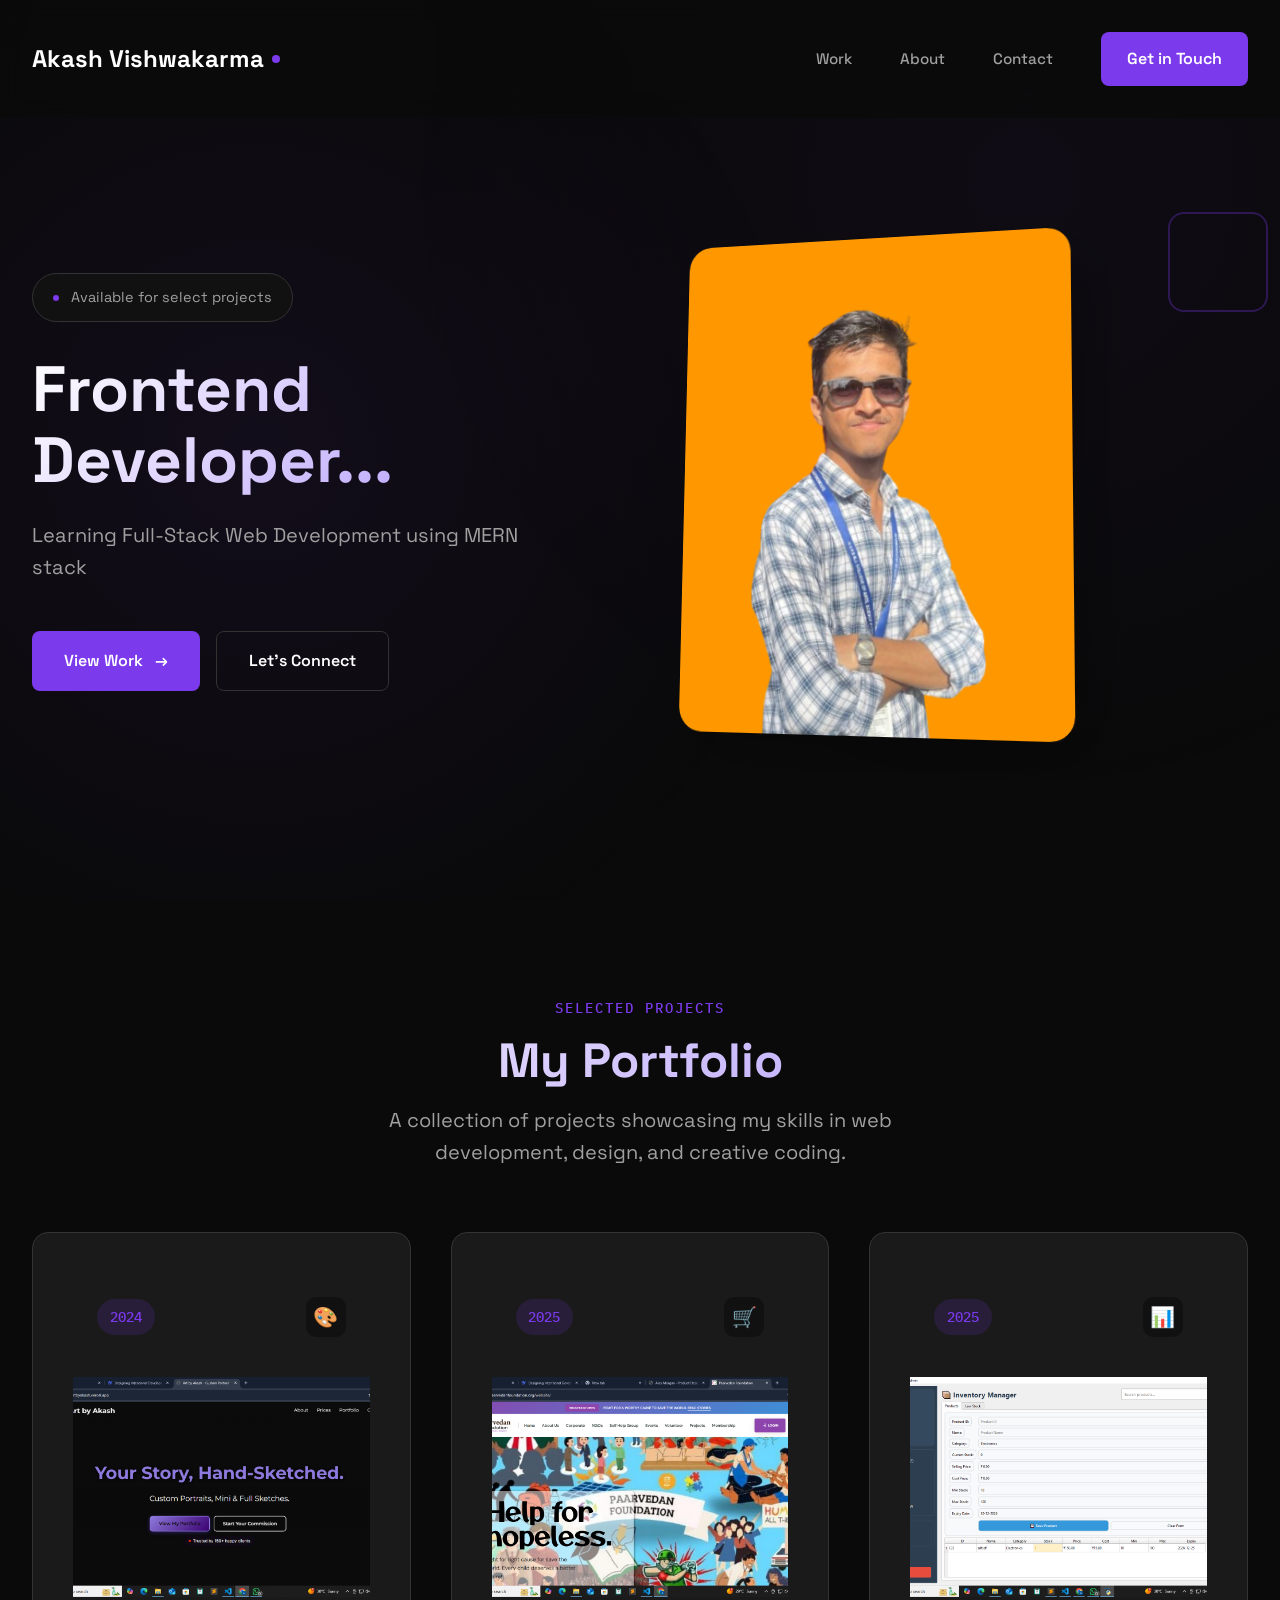
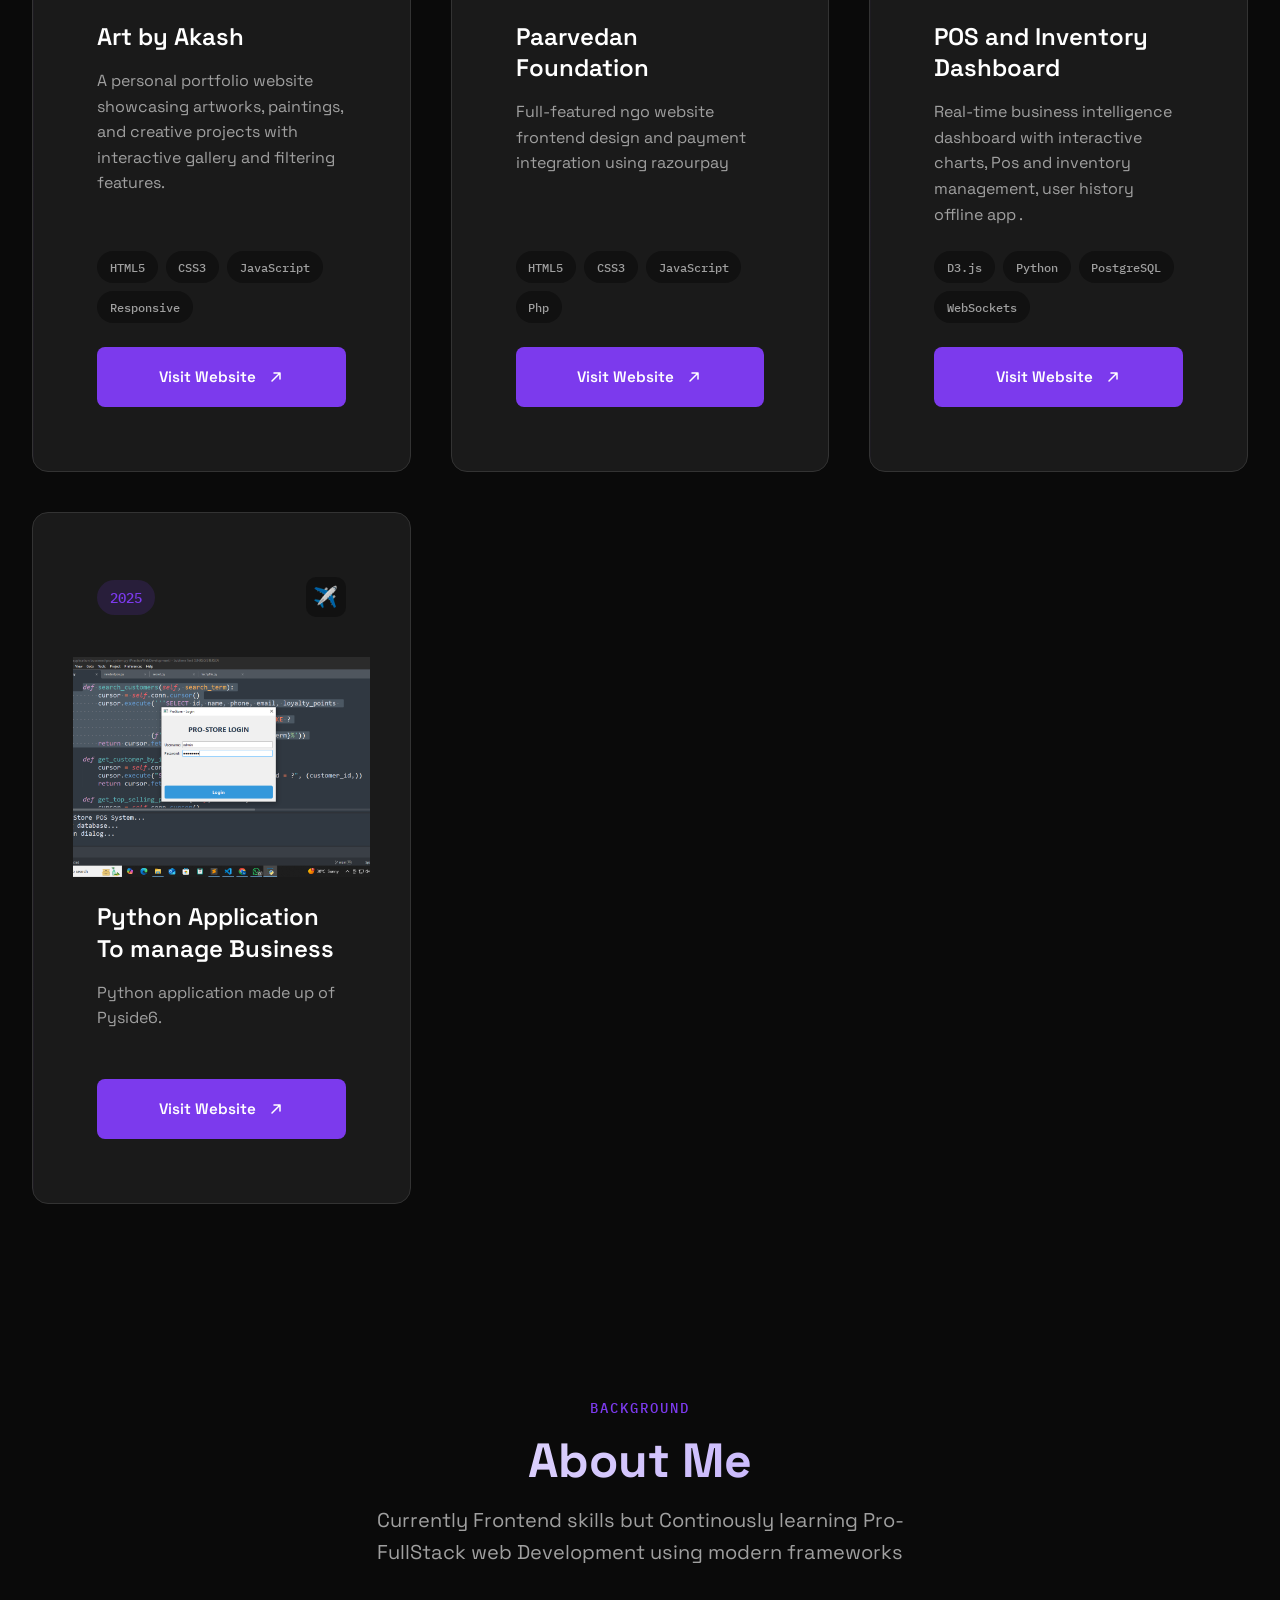
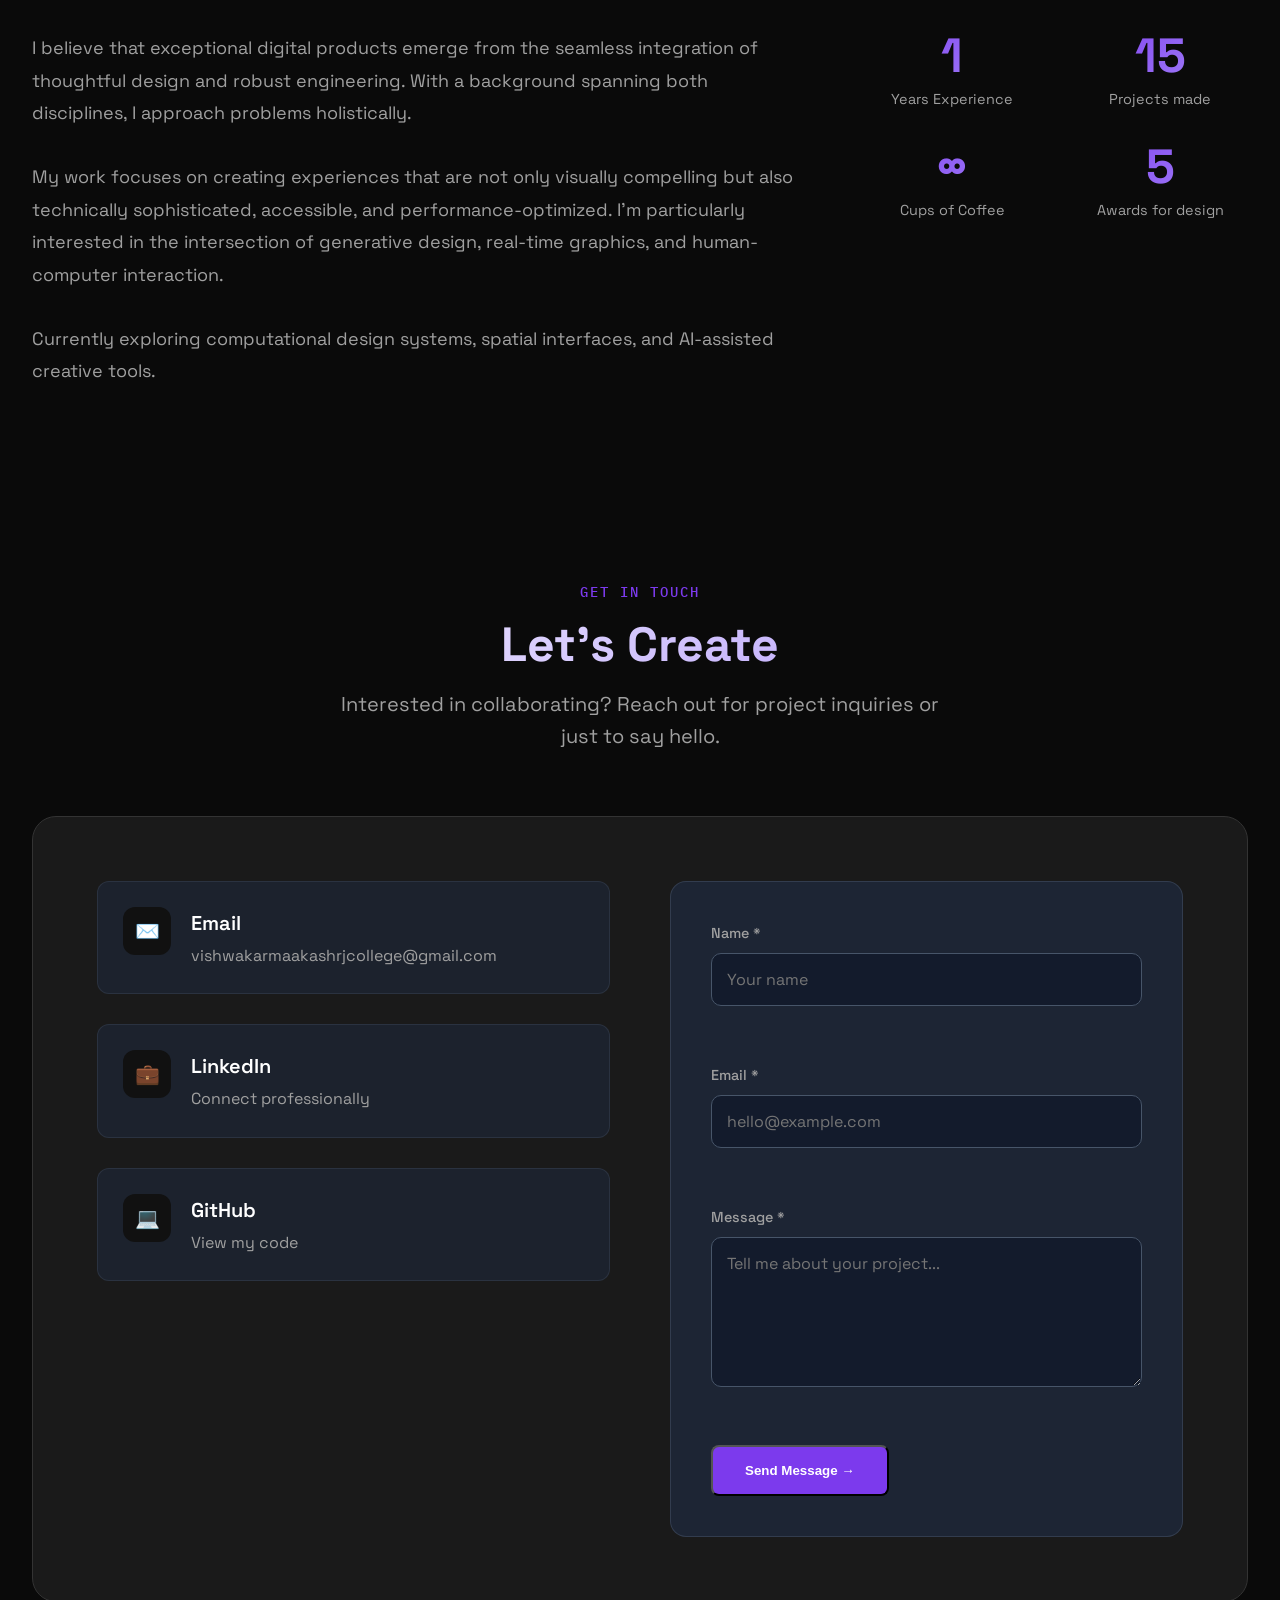
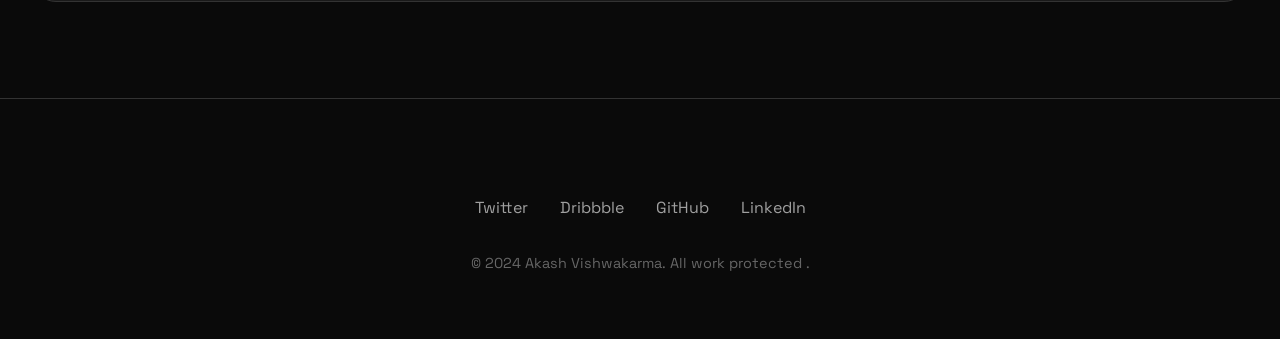
==== commit 34f0b382: "change" ====
--- a/index.html
+++ b/index.html
@@ -10,8 +10,712 @@
       href="https://fonts.googleapis.com/css2?family=Space+Grotesk:wght@300;400;500;600;700&family=IBM+Plex+Mono:wght@400;500&display=swap"
       rel="stylesheet"
     />
-    <link rel="stylesheet" href="style.css" />
-    <link rel="stylesheet" href="responsive.css" />
+    <style>
+      :root {
+        --bg-primary: #0a0a0a;
+        --bg-secondary: #111111;
+        --bg-card: #1a1a1a;
+        --text-primary: #ffffff;
+        --text-secondary: #a0a0a0;
+        --text-tertiary: #666666;
+        --accent: #7c3aed;
+        --accent-glow: rgba(124, 58, 237, 0.15);
+        --accent-light: #a78bfa;
+        --border: #333333;
+        --radius-sm: 8px;
+        --radius-lg: 16px;
+        --radius-xl: 24px;
+        --transition: all 0.3s cubic-bezier(0.16, 1, 0.3, 1);
+      }
+
+      * {
+        margin: 0;
+        padding: 0;
+        box-sizing: border-box;
+      }
+
+      html {
+        scroll-behavior: smooth;
+      }
+
+      body {
+        font-family: "Space Grotesk", -apple-system, BlinkMacSystemFont,
+          sans-serif;
+        line-height: 1.6;
+        color: var(--text-primary);
+        background-color: var(--bg-primary);
+        font-weight: 400;
+        overflow-x: hidden;
+      }
+
+      .container {
+        max-width: 1400px;
+        margin: 0 auto;
+        padding: 0 2rem;
+      }
+
+      /* Gradient Background Effects */
+      .bg-gradient {
+        position: fixed;
+        top: 0;
+        left: 0;
+        width: 100%;
+        height: 100vh;
+        pointer-events: none;
+        z-index: -1;
+        opacity: 0.5;
+      }
+
+      .gradient-1 {
+        background: radial-gradient(
+          circle at 20% 50%,
+          var(--accent-glow) 0%,
+          transparent 50%
+        );
+      }
+
+      .gradient-2 {
+        background: radial-gradient(
+          circle at 80% 20%,
+          rgba(124, 58, 237, 0.1) 0%,
+          transparent 50%
+        );
+      }
+
+      /* Header & Navigation */
+      .header {
+        position: fixed;
+        top: 0;
+        width: 100%;
+        padding: 2rem 0;
+        z-index: 1000;
+        backdrop-filter: blur(10px);
+        background: rgba(10, 10, 10, 0.8);
+      }
+
+      .nav-container {
+        display: flex;
+        justify-content: space-between;
+        align-items: center;
+      }
+
+      .logo {
+        font-size: 1.5rem;
+        font-weight: 700;
+        color: var(--text-primary);
+        text-decoration: none;
+        display: flex;
+        align-items: center;
+        gap: 0.5rem;
+      }
+
+      .logo-dot {
+        width: 8px;
+        height: 8px;
+        background-color: var(--accent);
+        border-radius: 50%;
+        animation: pulse 2s infinite;
+      }
+
+      @keyframes pulse {
+        0%,
+        100% {
+          opacity: 1;
+        }
+        50% {
+          opacity: 0.5;
+        }
+      }
+
+      .nav-links {
+        display: flex;
+        gap: 3rem;
+        align-items: center;
+      }
+
+      .nav-link {
+        color: var(--text-secondary);
+        text-decoration: none;
+        font-size: 0.95rem;
+        font-weight: 500;
+        transition: var(--transition);
+        position: relative;
+        padding: 0.5rem 0;
+      }
+
+      .nav-link:hover {
+        color: var(--text-primary);
+      }
+
+      .nav-link::after {
+        content: "";
+        position: absolute;
+        bottom: 0;
+        left: 0;
+        width: 0;
+        height: 2px;
+        background: var(--accent);
+        transition: var(--transition);
+      }
+
+      .nav-link:hover::after {
+        width: 100%;
+      }
+
+      .nav-cta {
+        background: var(--accent);
+        color: white;
+        padding: 0.75rem 1.5rem;
+        border-radius: var(--radius-sm);
+        text-decoration: none;
+        font-weight: 600;
+        transition: var(--transition);
+        border: 2px solid transparent;
+      }
+
+      .nav-cta:hover {
+        background: transparent;
+        border-color: var(--accent);
+        transform: translateY(-2px);
+      }
+
+      /* Hero Section with Photo */
+      .hero {
+        min-height: 100vh;
+        display: flex;
+        align-items: center;
+        padding: 8rem 0 4rem;
+        position: relative;
+      }
+
+      .hero-grid {
+        display: grid;
+        grid-template-columns: 1fr 1fr;
+        gap: 4rem;
+        align-items: center;
+      }
+
+      .hero-content {
+        max-width: 600px;
+      }
+
+      .hero-badge {
+        display: inline-flex;
+        align-items: center;
+        gap: 0.75rem;
+        background: var(--bg-secondary);
+        padding: 0.75rem 1.25rem;
+        border-radius: 50px;
+        margin-bottom: 2rem;
+        border: 1px solid var(--border);
+      }
+
+      .badge-text {
+        font-size: 0.9rem;
+        color: var(--text-secondary);
+      }
+
+      .badge-dot {
+        width: 6px;
+        height: 6px;
+        background-color: var(--accent);
+        border-radius: 50%;
+      }
+
+      .hero-title {
+        font-size: 4rem;
+        font-weight: 700;
+        line-height: 1.1;
+        margin-bottom: 1.5rem;
+        background: linear-gradient(
+          135deg,
+          #ffffff 0%,
+          var(--accent-light) 100%
+        );
+        -webkit-background-clip: text;
+        -webkit-text-fill-color: transparent;
+        background-clip: text;
+      }
+
+      .hero-description {
+        font-size: 1.25rem;
+        color: var(--text-secondary);
+        margin-bottom: 3rem;
+        max-width: 500px;
+      }
+
+      .hero-cta-group {
+        display: flex;
+        gap: 1rem;
+      }
+
+      .btn-primary {
+        background: var(--accent);
+        color: white;
+        padding: 1rem 2rem;
+        border-radius: var(--radius-sm);
+        text-decoration: none;
+        font-weight: 600;
+        transition: var(--transition);
+        display: inline-flex;
+        align-items: center;
+        gap: 0.75rem;
+      }
+
+      .btn-primary:hover {
+        transform: translateY(-2px);
+        box-shadow: 0 10px 30px var(--accent-glow);
+      }
+
+      .btn-secondary {
+        background: transparent;
+        color: var(--text-primary);
+        padding: 1rem 2rem;
+        border-radius: var(--radius-sm);
+        text-decoration: none;
+        font-weight: 600;
+        transition: var(--transition);
+        border: 1px solid var(--border);
+      }
+
+      .btn-secondary:hover {
+        border-color: var(--accent);
+        transform: translateY(-2px);
+      }
+
+      /* Photo Container */
+      .photo-container {
+        position: relative;
+        perspective: 1000px;
+      }
+
+      .photo-frame {
+        width: 400px;
+        height: 500px;
+        background: var(--bg-card);
+        border-radius: var(--radius-xl);
+        position: relative;
+        overflow: hidden;
+        transform-style: preserve-3d;
+        transform: rotateX(5deg) rotateY(-10deg);
+        transition: var(--transition);
+        box-shadow: 20px 20px 60px rgba(0, 0, 0, 0.3);
+      }
+
+      .photo-frame:hover {
+        transform: rotateX(0deg) rotateY(0deg);
+      }
+
+      .photo-placeholder {
+        width: 100%;
+        height: 100%;
+        background: linear-gradient(45deg, var(--bg-secondary), var(--bg-card));
+        display: flex;
+        align-items: center;
+        justify-content: center;
+        position: relative;
+      }
+
+      .photo-upload {
+        position: absolute;
+        top: 50%;
+        left: 50%;
+        transform: translate(-50%, -50%);
+        text-align: center;
+        color: var(--text-tertiary);
+      }
+
+      .photo-upload-icon {
+        font-size: 3rem;
+        margin-bottom: 1rem;
+        opacity: 0.3;
+      }
+
+      .photo-upload-text {
+        font-size: 0.9rem;
+        max-width: 200px;
+      }
+
+      .photo-decoration {
+        position: absolute;
+        width: 100px;
+        height: 100px;
+        border: 2px solid var(--accent);
+        border-radius: var(--radius-lg);
+        top: -20px;
+        right: -20px;
+        z-index: -1;
+        opacity: 0.3;
+      }
+
+      /* Work Section */
+      .section {
+        padding: 8rem 0;
+      }
+
+      .section-header {
+        text-align: center;
+        margin-bottom: 5rem;
+      }
+
+      .section-label {
+        color: var(--accent);
+        font-family: "IBM Plex Mono", monospace;
+        font-size: 0.9rem;
+        font-weight: 500;
+        letter-spacing: 2px;
+        text-transform: uppercase;
+        margin-bottom: 1rem;
+      }
+
+      .section-title {
+        font-size: 3rem;
+        font-weight: 700;
+        line-height: 1.1;
+        margin-bottom: 1rem;
+      }
+
+      .section-description {
+        font-size: 1.25rem;
+        color: var(--text-secondary);
+        max-width: 600px;
+        margin: 0 auto;
+      }
+
+      /* Projects Grid */
+      .projects-grid {
+        display: grid;
+        grid-template-columns: repeat(auto-fit, minmax(350px, 1fr));
+        gap: 2rem;
+      }
+
+      .project-card {
+        background: var(--bg-card);
+        border-radius: var(--radius-lg);
+        padding: 2.5rem;
+        transition: var(--transition);
+        border: 1px solid var(--border);
+        position: relative;
+        overflow: hidden;
+      }
+
+      .project-card::before {
+        content: "";
+        position: absolute;
+        top: 0;
+        left: 0;
+        width: 100%;
+        height: 100%;
+        background: linear-gradient(
+          45deg,
+          transparent,
+          var(--accent-glow),
+          transparent
+        );
+        transform: translateX(-100%);
+        transition: transform 0.6s;
+      }
+
+      .project-card:hover::before {
+        transform: translateX(100%);
+      }
+
+      .project-card:hover {
+        transform: translateY(-10px);
+        border-color: var(--accent);
+      }
+
+      .project-header {
+        display: flex;
+        justify-content: space-between;
+        align-items: flex-start;
+        margin-bottom: 1.5rem;
+      }
+
+      .project-year {
+        font-family: "IBM Plex Mono", monospace;
+        color: var(--accent);
+        font-size: 0.9rem;
+        font-weight: 500;
+      }
+
+      .project-icon {
+        width: 48px;
+        height: 48px;
+        background: var(--bg-secondary);
+        border-radius: 12px;
+        display: flex;
+        align-items: center;
+        justify-content: center;
+        font-size: 1.5rem;
+      }
+
+      .project-title {
+        font-size: 1.5rem;
+        font-weight: 600;
+        margin-bottom: 1rem;
+      }
+
+      .project-description {
+        color: var(--text-secondary);
+        margin-bottom: 2rem;
+      }
+
+      .project-tags {
+        display: flex;
+        flex-wrap: wrap;
+        gap: 0.5rem;
+      }
+
+      .tag {
+        background: var(--bg-secondary);
+        color: var(--text-secondary);
+        padding: 0.5rem 1rem;
+        border-radius: 50px;
+        font-family: "IBM Plex Mono", monospace;
+        font-size: 0.8rem;
+        font-weight: 500;
+      }
+
+      /* About Section */
+      .about-grid {
+        display: grid;
+        grid-template-columns: 2fr 1fr;
+        gap: 4rem;
+        align-items: start;
+      }
+
+      .about-content {
+        display: flex;
+        flex-direction: column;
+        gap: 2rem;
+      }
+
+      .about-text {
+        font-size: 1.125rem;
+        color: var(--text-secondary);
+        line-height: 1.8;
+      }
+
+      .stats-grid {
+        display: grid;
+        grid-template-columns: repeat(2, 1fr);
+        gap: 2rem;
+      }
+
+      .stat-item {
+        text-align: center;
+      }
+
+      .stat-number {
+        font-size: 3rem;
+        font-weight: 700;
+        background: linear-gradient(135deg, var(--accent), var(--accent-light));
+        -webkit-background-clip: text;
+        -webkit-text-fill-color: transparent;
+        line-height: 1;
+      }
+
+      .stat-label {
+        color: var(--text-secondary);
+        font-size: 0.9rem;
+        margin-top: 0.5rem;
+      }
+
+      /* Contact Section */
+      .contact-grid {
+        display: grid;
+        grid-template-columns: 1fr 1fr;
+        gap: 4rem;
+        background: var(--bg-card);
+        border-radius: var(--radius-xl);
+        padding: 4rem;
+        border: 1px solid var(--border);
+      }
+
+      .contact-info {
+        display: flex;
+        flex-direction: column;
+        gap: 2rem;
+      }
+
+      .contact-method {
+        display: flex;
+        align-items: center;
+        gap: 1rem;
+      }
+
+      .contact-icon {
+        width: 48px;
+        height: 48px;
+        background: var(--bg-secondary);
+        border-radius: 12px;
+        display: flex;
+        align-items: center;
+        justify-content: center;
+        font-size: 1.25rem;
+      }
+
+      .contact-details h4 {
+        font-size: 1.25rem;
+        font-weight: 600;
+        margin-bottom: 0.25rem;
+      }
+
+      .contact-details p {
+        color: var(--text-secondary);
+      }
+
+      .contact-form {
+        display: flex;
+        flex-direction: column;
+        gap: 1.5rem;
+      }
+
+      .form-group {
+        display: flex;
+        flex-direction: column;
+        gap: 0.5rem;
+      }
+
+      .form-label {
+        font-size: 0.9rem;
+        font-weight: 500;
+        color: var(--text-secondary);
+      }
+
+      .form-input {
+        background: var(--bg-secondary);
+        border: 1px solid var(--border);
+        border-radius: var(--radius-sm);
+        padding: 1rem;
+        color: var(--text-primary);
+        font-family: "Space Grotesk", sans-serif;
+        font-size: 1rem;
+        transition: var(--transition);
+      }
+
+      .form-input:focus {
+        outline: none;
+        border-color: var(--accent);
+        box-shadow: 0 0 0 3px var(--accent-glow);
+      }
+
+      .form-textarea {
+        min-height: 150px;
+        resize: vertical;
+      }
+
+      /* Footer */
+      .footer {
+        padding: 4rem 0;
+        border-top: 1px solid var(--border);
+        text-align: center;
+      }
+
+      .footer-links {
+        display: flex;
+        justify-content: center;
+        gap: 2rem;
+        margin: 2rem 0;
+      }
+
+      .footer-link {
+        color: var(--text-secondary);
+        text-decoration: none;
+        transition: var(--transition);
+      }
+
+      .footer-link:hover {
+        color: var(--text-primary);
+      }
+
+      .footer-copyright {
+        color: var(--text-tertiary);
+        font-size: 0.9rem;
+      }
+
+      /* Responsive Design */
+      @media (max-width: 1024px) {
+        .hero-grid {
+          grid-template-columns: 1fr;
+          gap: 3rem;
+        }
+
+        .photo-frame {
+          width: 350px;
+          height: 450px;
+          margin: 0 auto;
+        }
+
+        .contact-grid {
+          grid-template-columns: 1fr;
+        }
+      }
+
+      @media (max-width: 768px) {
+        .container {
+          padding: 0 1.5rem;
+        }
+
+        .nav-links {
+          display: none;
+        }
+
+        .hero-title {
+          font-size: 3rem;
+        }
+
+        .section-title {
+          font-size: 2.5rem;
+        }
+
+        .photo-frame {
+          width: 300px;
+          height: 400px;
+        }
+
+        .about-grid {
+          grid-template-columns: 1fr;
+        }
+
+        .contact-grid {
+          padding: 2rem;
+        }
+      }
+
+      @media (max-width: 480px) {
+        .hero-cta-group {
+          flex-direction: column;
+        }
+
+        .photo-frame {
+          width: 280px;
+          height: 350px;
+        }
+
+        .projects-grid {
+          grid-template-columns: 1fr;
+        }
+
+        .stats-grid {
+          grid-template-columns: 1fr;
+        }
+      }
+
+      /* Photo Upload Simulation */
+      #photoInput {
+        display: none;
+      }
+
+      .photo-placeholder {
+        cursor: pointer;
+      }
+
+      .photo-placeholder:hover {
+        opacity: 0.8;
+      }
+    </style>
   </head>
   <body>
     <!-- Background Effects -->
@@ -58,7 +762,17 @@
           <div class="photo-container">
             <div class="photo-decoration"></div>
             <div class="photo-frame">
-              <img src="me.png" alt="Akash Vishwakarma" />
+              <!-- Replace 'your-photo.jpg' with your actual filename -->
+              <img
+                src="me.png"
+                alt="Your Name"
+                style="
+                  width: 100%;
+                  height: 100%;
+                  object-fit: cover;
+                  border-radius: var(--radius-xl);
+                "
+              />
             </div>
           </div>
         </div>
@@ -66,6 +780,7 @@
     </section>
 
     <!-- Work Section -->
+    <!-- Projects Section with Image Containers -->
     <section id="work" class="section">
       <div class="container">
         <div class="section-header">
@@ -84,6 +799,8 @@
               <div class="project-year">2024</div>
               <div class="project-icon">🎨</div>
             </div>
+
+            <!-- Project Image -->
             <div class="project-image-container">
               <img
                 src="artbyakash.png"
@@ -91,6 +808,7 @@
                 class="project-image"
               />
             </div>
+
             <h3 class="project-title">Art by Akash</h3>
             <p class="project-description">
               A personal portfolio website showcasing artworks, paintings, and
@@ -102,6 +820,8 @@
               <span class="tag">JavaScript</span>
               <span class="tag">Responsive</span>
             </div>
+
+            <!-- Project Link Button -->
             <a
               href="https://artbyakash.vercel.app"
               target="_blank"
@@ -120,12 +840,14 @@
             </a>
           </div>
 
-          <!-- Project 2: Paarvedan Foundation -->
+          <!-- Project 2: E-Commerce Store -->
           <div class="project-card">
             <div class="project-header">
               <div class="project-year">2025</div>
               <div class="project-icon">🛒</div>
             </div>
+
+            <!-- Project Image -->
             <div class="project-image-container">
               <img
                 src="paarvendan.png"
@@ -133,6 +855,7 @@
                 class="project-image"
               />
             </div>
+
             <h3 class="project-title">Paarvedan Foundation</h3>
             <p class="project-description">
               Full-featured ngo website frontend design and payment integration
@@ -144,6 +867,8 @@
               <span class="tag">JavaScript</span>
               <span class="tag">Php</span>
             </div>
+
+            <!-- Project Link Button -->
             <a
               href="https://paarvedanfoundation.org/website"
               target="_blank"
@@ -162,12 +887,14 @@
             </a>
           </div>
 
-          <!-- Project 3: Inventory Dashboard -->
+          <!-- Project 3: Analytics Dashboard -->
           <div class="project-card">
             <div class="project-header">
               <div class="project-year">2025</div>
               <div class="project-icon">📊</div>
             </div>
+
+            <!-- Project Image -->
             <div class="project-image-container">
               <img
                 src="moderninventory2.png"
@@ -175,10 +902,11 @@
                 class="project-image"
               />
             </div>
+
             <h3 class="project-title">POS and Inventory Dashboard</h3>
             <p class="project-description">
               Real-time business intelligence dashboard with interactive charts,
-              Pos and inventory management, user history offline app.
+              Pos and inventory management, user history offline app .
             </p>
             <div class="project-tags">
               <span class="tag">D3.js</span>
@@ -186,6 +914,8 @@
               <span class="tag">PostgreSQL</span>
               <span class="tag">WebSockets</span>
             </div>
+
+            <!-- Project Link Button -->
             <a href="#" target="_blank" class="project-link-btn">
               <span>Visit Website</span>
               <svg width="16" height="16" viewBox="0 0 16 16" fill="none">
@@ -200,28 +930,29 @@
             </a>
           </div>
 
-          <!-- Project 4: Python Application -->
+          <!-- Project 4: Travel Blog -->
           <div class="project-card">
             <div class="project-header">
               <div class="project-year">2025</div>
               <div class="project-icon">✈️</div>
             </div>
+
+            <!-- Project Image -->
             <div class="project-image-container">
               <img
                 src="login.png"
-                alt="Python Application Screenshot"
+                alt="Travel Blog Screenshot"
                 class="project-image"
               />
             </div>
+
             <h3 class="project-title">Python Application To manage Business</h3>
             <p class="project-description">
               Python application made up of Pyside6.
             </p>
-            <div class="project-tags">
-              <span class="tag">Python</span>
-              <span class="tag">Pyside6</span>
-              <span class="tag">Desktop App</span>
-            </div>
+            <div class="project-tags"></div>
+
+            <!-- Project Link Button -->
             <a href="#" target="_blank" class="project-link-btn">
               <span>Visit Website</span>
               <svg width="16" height="16" viewBox="0 0 16 16" fill="none">
@@ -235,9 +966,421 @@
               </svg>
             </a>
           </div>
+
+          <!-- Project 5: Fitness App
+          <div class="project-card">
+            <div class="project-header">
+              <div class="project-year">2023</div>
+              <div class="project-icon">💪</div>
+            </div>
+
+            <!-- Project Image 
+            <div class="project-image-container">
+              <img
+                src="https://images.unsplash.com/photo-1571019613454-1cb2f99b2d8b?ixlib=rb-4.0.3&auto=format&fit=crop&w=800&q=80"
+                alt="Fitness App Screenshot"
+                class="project-image"
+              />
+            </div>
+
+            <h3 class="project-title">FitTrack Pro</h3>
+            <p class="project-description">
+              Mobile-first fitness tracking application with workout plans,
+              progress analytics, and social features for community engagement.
+            </p>
+            <div class="project-tags">
+              <span class="tag">React Native</span>
+              <span class="tag">Firebase</span>
+              <span class="tag">GraphQL</span>
+              <span class="tag">PWA</span>
+            </div>
+
+            <!-- Project Link Button 
+            <a
+              href="https://fittrack.example.com"
+              target="_blank"
+              class="project-link-btn"
+            >
+              <span>Visit Website</span>
+              <svg width="16" height="16" viewBox="0 0 16 16" fill="none">
+                <path
+                  d="M4 12L12 4M12 4H6M12 4V10"
+                  stroke="currentColor"
+                  stroke-width="1.5"
+                  stroke-linecap="round"
+                  stroke-linejoin="round"
+                />
+              </svg>
+            </a>
+          </div> -->
         </div>
       </div>
     </section>
+
+    <style>
+      /* Section Styles */
+      .section {
+        padding: 6rem 0;
+      }
+
+      .section-header {
+        text-align: center;
+        margin-bottom: 4rem;
+      }
+
+      .section-label {
+        color: var(--accent);
+        font-family: "IBM Plex Mono", monospace;
+        font-size: 0.9rem;
+        font-weight: 500;
+        letter-spacing: 2px;
+        text-transform: uppercase;
+        margin-bottom: 1rem;
+      }
+
+      .section-title {
+        font-size: 3rem;
+        font-weight: 700;
+        line-height: 1.1;
+        margin-bottom: 1rem;
+        background: linear-gradient(
+          135deg,
+          #ffffff 0%,
+          var(--accent-light) 100%
+        );
+        -webkit-background-clip: text;
+        -webkit-text-fill-color: transparent;
+        background-clip: text;
+      }
+
+      .section-description {
+        font-size: 1.25rem;
+        color: var(--text-secondary);
+        max-width: 600px;
+        margin: 0 auto;
+        line-height: 1.6;
+      }
+
+      /* Projects Grid */
+      .projects-grid {
+        display: grid;
+        grid-template-columns: repeat(auto-fit, minmax(350px, 1fr));
+        gap: 2.5rem;
+        margin-top: 3rem;
+      }
+
+      /* Project Card */
+      .project-card {
+        background: var(--bg-card);
+        border-radius: var(--radius-lg);
+        border: 1px solid var(--border);
+        overflow: hidden;
+        transition: all 0.3s cubic-bezier(0.4, 0, 0.2, 1);
+        height: 100%;
+        display: flex;
+        flex-direction: column;
+      }
+
+      .project-card:hover {
+        transform: translateY(-8px);
+        border-color: var(--accent);
+        box-shadow: 0 20px 40px rgba(0, 0, 0, 0.3);
+      }
+
+      .project-header {
+        display: flex;
+        justify-content: space-between;
+        align-items: center;
+        padding: 1.5rem 1.5rem 1rem;
+      }
+
+      .project-year {
+        font-family: "IBM Plex Mono", monospace;
+        color: var(--accent);
+        font-size: 0.9rem;
+        font-weight: 500;
+        background: var(--accent-glow);
+        padding: 0.4rem 0.8rem;
+        border-radius: 20px;
+      }
+
+      .project-icon {
+        width: 40px;
+        height: 40px;
+        background: var(--bg-secondary);
+        border-radius: 10px;
+        display: flex;
+        align-items: center;
+        justify-content: center;
+        font-size: 1.25rem;
+        transition: all 0.3s ease;
+      }
+
+      .project-card:hover .project-icon {
+        background: var(--accent);
+        transform: scale(1.1);
+      }
+
+      /* Project Image */
+      .project-image-container {
+        width: 100%;
+        height: 220px;
+        overflow: hidden;
+        position: relative;
+      }
+
+      .project-image {
+        width: 100%;
+        height: 100%;
+        object-fit: cover;
+        transition: transform 0.5s ease;
+      }
+
+      .project-card:hover .project-image {
+        transform: scale(1.05);
+      }
+
+      /* Project Content */
+      .project-title {
+        font-size: 1.5rem;
+        font-weight: 600;
+        margin: 1.5rem 1.5rem 1rem;
+        line-height: 1.3;
+      }
+
+      .project-description {
+        color: var(--text-secondary);
+        margin: 0 1.5rem 1.5rem;
+        line-height: 1.6;
+        font-size: 1rem;
+        flex-grow: 1;
+      }
+
+      /* Project Tags */
+      .project-tags {
+        display: flex;
+        flex-wrap: wrap;
+        gap: 0.5rem;
+        margin: 0 1.5rem 1.5rem;
+      }
+
+      .tag {
+        background: var(--bg-secondary);
+        color: var(--text-secondary);
+        padding: 0.4rem 0.8rem;
+        border-radius: 20px;
+        font-family: "IBM Plex Mono", monospace;
+        font-size: 0.75rem;
+        font-weight: 500;
+        transition: all 0.3s ease;
+      }
+
+      .project-card:hover .tag {
+        background: var(--accent-glow);
+        color: var(--accent-light);
+        transform: translateY(-2px);
+      }
+
+      /* Project Link Button */
+      .project-link-btn {
+        display: flex;
+        align-items: center;
+        justify-content: center;
+        gap: 0.75rem;
+        background: var(--accent);
+        color: white;
+        text-decoration: none;
+        padding: 1rem 1.5rem;
+        margin: 0 1.5rem 1.5rem;
+        border-radius: var(--radius-sm);
+        font-weight: 600;
+        font-size: 0.95rem;
+        transition: all 0.3s cubic-bezier(0.4, 0, 0.2, 1);
+        border: 2px solid transparent;
+        position: relative;
+        overflow: hidden;
+      }
+
+      .project-link-btn::before {
+        content: "";
+        position: absolute;
+        top: 0;
+        left: -100%;
+        width: 100%;
+        height: 100%;
+        background: linear-gradient(
+          90deg,
+          transparent,
+          rgba(255, 255, 255, 0.2),
+          transparent
+        );
+        transition: left 0.5s ease;
+      }
+
+      .project-link-btn:hover::before {
+        left: 100%;
+      }
+
+      .project-link-btn:hover {
+        background: transparent;
+        border-color: var(--accent);
+        transform: translateY(-2px);
+        box-shadow: 0 10px 20px var(--accent-glow);
+      }
+
+      .project-link-btn svg {
+        transition: transform 0.3s ease;
+      }
+
+      .project-link-btn:hover svg {
+        transform: translateX(4px);
+      }
+
+      /* Responsive Design */
+      @media (max-width: 1200px) {
+        .projects-grid {
+          grid-template-columns: repeat(2, 1fr);
+        }
+      }
+
+      @media (max-width: 768px) {
+        .section {
+          padding: 4rem 0;
+        }
+
+        .section-title {
+          font-size: 2.5rem;
+        }
+
+        .projects-grid {
+          grid-template-columns: 1fr;
+          gap: 2rem;
+        }
+
+        .project-image-container {
+          height: 200px;
+        }
+      }
+
+      @media (max-width: 480px) {
+        .section-title {
+          font-size: 2rem;
+        }
+
+        .section-description {
+          font-size: 1.1rem;
+        }
+
+        .project-image-container {
+          height: 180px;
+        }
+
+        .project-title {
+          font-size: 1.3rem;
+        }
+
+        .project-description {
+          font-size: 0.95rem;
+        }
+
+        .project-link-btn {
+          padding: 0.875rem 1.25rem;
+        }
+      }
+
+      /* Animation for cards */
+      @keyframes fadeInUp {
+        from {
+          opacity: 0;
+          transform: translateY(20px);
+        }
+        to {
+          opacity: 1;
+          transform: translateY(0);
+        }
+      }
+
+      .project-card {
+        animation: fadeInUp 0.6s ease-out;
+      }
+
+      .project-card:nth-child(2) {
+        animation-delay: 0.1s;
+      }
+      .project-card:nth-child(3) {
+        animation-delay: 0.2s;
+      }
+      .project-card:nth-child(4) {
+        animation-delay: 0.3s;
+      }
+      .project-card:nth-child(5) {
+        animation-delay: 0.4s;
+      }
+    </style>
+
+    <script>
+      // Add hover effect to project images
+      document.querySelectorAll(".project-image").forEach((img) => {
+        img.addEventListener("mouseenter", function () {
+          this.style.transform = "scale(1.05)";
+        });
+
+        img.addEventListener("mouseleave", function () {
+          this.style.transform = "scale(1)";
+        });
+      });
+
+      // Add smooth scrolling to section
+      document.querySelectorAll('a[href="#work"]').forEach((link) => {
+        link.addEventListener("click", function (e) {
+          e.preventDefault();
+          const target = document.querySelector("#work");
+          if (target) {
+            window.scrollTo({
+              top: target.offsetTop - 100,
+              behavior: "smooth",
+            });
+          }
+        });
+      });
+
+      // Add parallax effect to project cards on scroll
+      window.addEventListener("scroll", () => {
+        const cards = document.querySelectorAll(".project-card");
+        const scrollY = window.scrollY;
+
+        cards.forEach((card, index) => {
+          const speed = 0.05 * (index + 1);
+          const yPos = -(scrollY * speed);
+          card.style.transform = `translateY(${yPos}px)`;
+        });
+      });
+
+      // Initialize animations
+      document.addEventListener("DOMContentLoaded", () => {
+        const observerOptions = {
+          threshold: 0.1,
+          rootMargin: "0px 0px -50px 0px",
+        };
+
+        const observer = new IntersectionObserver((entries) => {
+          entries.forEach((entry) => {
+            if (entry.isIntersecting) {
+              entry.target.style.opacity = "1";
+              entry.target.style.transform = "translateY(0)";
+            }
+          });
+        }, observerOptions);
+
+        // Observe project cards
+        document.querySelectorAll(".project-card").forEach((card) => {
+          card.style.opacity = "0";
+          card.style.transform = "translateY(20px)";
+          card.style.transition = "opacity 0.6s ease, transform 0.6s ease";
+          observer.observe(card);
+        });
+      });
+    </script>
 
     <!-- About Section -->
     <section id="about" class="section">
@@ -328,6 +1471,7 @@
             </div>
           </div>
 
+          <!-- Fixed Form with proper FormSpree integration -->
           <form
             id="contactForm"
             class="contact-form"
@@ -377,9 +1521,15 @@
               <div class="error-message" id="message-error"></div>
             </div>
 
+            <!-- Status message container -->
             <div class="form-status" id="formStatus"></div>
 
-            <button type="submit" class="btn-primary" id="submitBtn">
+            <button
+              type="submit"
+              class="btn-primary"
+              id="submitBtn"
+              style="align-self: flex-start"
+            >
               <span id="btnText">Send Message →</span>
               <span id="btnLoading" style="display: none">Sending...</span>
             </button>
@@ -388,6 +1538,296 @@
       </div>
     </section>
 
+    <style>
+      /* Responsive Styles for Contact Section */
+      .contact-grid {
+        display: grid;
+        grid-template-columns: 1fr 1fr;
+        gap: 60px;
+      }
+
+      .contact-info {
+        display: flex;
+        flex-direction: column;
+        gap: 30px;
+      }
+
+      .contact-method {
+        display: flex;
+        align-items: flex-start;
+        gap: 20px;
+        padding: 25px;
+        background: rgba(30, 41, 59, 0.6);
+        border-radius: 12px;
+        transition: all 0.3s ease;
+        border: 1px solid rgba(100, 116, 139, 0.2);
+      }
+
+      .contact-form {
+        display: flex;
+        flex-direction: column;
+        gap: 25px;
+        padding: 40px;
+        background: rgba(30, 41, 59, 0.8);
+        border-radius: 16px;
+        border: 1px solid rgba(100, 116, 139, 0.3);
+      }
+
+      .form-group {
+        display: flex;
+        flex-direction: column;
+        gap: 8px;
+      }
+
+      .form-input {
+        padding: 15px;
+        background: rgba(15, 23, 42, 0.7);
+        border: 1px solid #475569;
+        border-radius: 10px;
+        color: #f8fafc;
+        font-size: 1rem;
+        transition: all 0.3s;
+      }
+
+      .form-input:focus {
+        outline: none;
+        border-color: #60a5fa;
+        box-shadow: 0 0 0 3px rgba(96, 165, 250, 0.2);
+      }
+
+      .form-textarea {
+        min-height: 150px;
+        resize: vertical;
+      }
+
+      /* Form validation styles */
+      .form-input.error {
+        border-color: #f87171;
+        background-color: rgba(239, 68, 68, 0.05);
+      }
+
+      .error-message {
+        color: #f87171;
+        font-size: 0.875rem;
+        margin-top: 5px;
+        min-height: 20px;
+      }
+
+      /* Form status messages */
+      .form-status {
+        padding: 15px;
+        border-radius: 10px;
+        font-weight: 500;
+        display: none;
+      }
+
+      .form-status.success {
+        background-color: rgba(34, 197, 94, 0.15);
+        color: #4ade80;
+        border: 1px solid rgba(34, 197, 94, 0.3);
+        display: block;
+      }
+
+      .form-status.error {
+        background-color: rgba(239, 68, 68, 0.15);
+        color: #f87171;
+        border: 1px solid rgba(239, 68, 68, 0.3);
+        display: block;
+      }
+
+      /* Loading state for button */
+      .btn-primary:disabled {
+        opacity: 0.7;
+        cursor: not-allowed;
+      }
+
+      /* Responsive Design */
+      @media (max-width: 992px) {
+        .contact-grid {
+          grid-template-columns: 1fr;
+          gap: 40px;
+        }
+
+        .contact-form {
+          padding: 30px;
+        }
+      }
+
+      @media (max-width: 768px) {
+        .contact-method {
+          padding: 20px;
+        }
+
+        .contact-form {
+          padding: 25px;
+        }
+
+        .btn-primary {
+          width: 100%;
+          align-self: stretch !important;
+          justify-content: center;
+        }
+      }
+
+      @media (max-width: 576px) {
+        .contact-method {
+          flex-direction: column;
+          text-align: center;
+          align-items: center;
+          gap: 15px;
+        }
+
+        .contact-icon {
+          margin-bottom: 5px;
+        }
+
+        .contact-form {
+          padding: 20px;
+        }
+      }
+    </style>
+
+    <script>
+      // Form submission handler
+      document.addEventListener("DOMContentLoaded", function () {
+        const contactForm = document.getElementById("contactForm");
+        const formStatus = document.getElementById("formStatus");
+        const submitBtn = document.getElementById("submitBtn");
+        const btnText = document.getElementById("btnText");
+        const btnLoading = document.getElementById("btnLoading");
+
+        if (contactForm) {
+          contactForm.addEventListener("submit", async function (e) {
+            e.preventDefault();
+
+            // Reset status
+            formStatus.className = "form-status";
+            formStatus.style.display = "none";
+
+            // Clear previous errors
+            document.querySelectorAll(".error-message").forEach((el) => {
+              el.textContent = "";
+            });
+            document.querySelectorAll(".form-input").forEach((el) => {
+              el.classList.remove("error");
+            });
+
+            // Validate form
+            let isValid = true;
+
+            // Validate name
+            const nameInput = document.getElementById("name");
+            const nameError = document.getElementById("name-error");
+            if (!nameInput.value.trim()) {
+              nameInput.classList.add("error");
+              nameError.textContent = "Please enter your name";
+              isValid = false;
+            }
+
+            // Validate email
+            const emailInput = document.getElementById("email");
+            const emailError = document.getElementById("email-error");
+            const emailPattern = /^[^\s@]+@[^\s@]+\.[^\s@]+$/;
+            if (!emailInput.value.trim()) {
+              emailInput.classList.add("error");
+              emailError.textContent = "Please enter your email";
+              isValid = false;
+            } else if (!emailPattern.test(emailInput.value)) {
+              emailInput.classList.add("error");
+              emailError.textContent = "Please enter a valid email address";
+              isValid = false;
+            }
+
+            // Validate message
+            const messageInput = document.getElementById("message");
+            const messageError = document.getElementById("message-error");
+            if (!messageInput.value.trim()) {
+              messageInput.classList.add("error");
+              messageError.textContent = "Please enter your message";
+              isValid = false;
+            }
+
+            if (!isValid) return;
+
+            // Show loading state
+            submitBtn.disabled = true;
+            btnText.style.display = "none";
+            btnLoading.style.display = "inline";
+
+            try {
+              // Prepare form data
+              const formData = new FormData(contactForm);
+
+              // Submit to Formspree
+              const response = await fetch(contactForm.action, {
+                method: "POST",
+                body: formData,
+                headers: {
+                  Accept: "application/json",
+                },
+              });
+
+              if (response.ok) {
+                // Success
+                formStatus.textContent =
+                  "Thank you! Your message has been sent successfully.";
+                formStatus.className = "form-status success";
+                formStatus.style.display = "block";
+                contactForm.reset();
+              } else {
+                // Formspree error
+                const errorData = await response.json();
+                let errorMessage =
+                  "Oops! There was a problem submitting your form.";
+
+                if (errorData.errors && errorData.errors.length > 0) {
+                  errorMessage = errorData.errors
+                    .map((error) => error.message)
+                    .join(", ");
+                }
+
+                formStatus.textContent = errorMessage;
+                formStatus.className = "form-status error";
+                formStatus.style.display = "block";
+              }
+            } catch (error) {
+              // Network error
+              formStatus.textContent =
+                "Network error. Please check your connection and try again.";
+              formStatus.className = "form-status error";
+              formStatus.style.display = "block";
+            } finally {
+              // Reset button state
+              submitBtn.disabled = false;
+              btnText.style.display = "inline";
+              btnLoading.style.display = "none";
+
+              // Auto-hide status message after 5 seconds
+              if (formStatus.style.display === "block") {
+                setTimeout(() => {
+                  formStatus.style.display = "none";
+                }, 5000);
+              }
+            }
+          });
+
+          // Real-time validation as user types
+          const formInputs = contactForm.querySelectorAll(".form-input");
+          formInputs.forEach((input) => {
+            input.addEventListener("input", function () {
+              if (this.classList.contains("error")) {
+                this.classList.remove("error");
+                const errorId = this.id + "-error";
+                const errorElement = document.getElementById(errorId);
+                if (errorElement) {
+                  errorElement.textContent = "";
+                }
+              }
+            });
+          });
+        }
+      });
+    </script>
     <!-- Footer -->
     <footer class="footer">
       <div class="container">
@@ -398,12 +1838,110 @@
           <a href="#" class="footer-link">LinkedIn</a>
         </div>
         <p class="footer-copyright">
-          © 2024 Akash Vishwakarma. All work protected under NDA where
-          applicable.
+          © 2024 Akash Vishwakarma. All work protected .
         </p>
       </div>
     </footer>
 
-    <script src="script.js"></script>
+    <script>
+      // Photo Upload Functionality
+      function previewPhoto(event) {
+        const input = event.target;
+        const placeholder = input.parentElement;
+
+        if (input.files && input.files[0]) {
+          const reader = new FileReader();
+
+          reader.onload = function (e) {
+            placeholder.innerHTML = `
+                        <img src="${e.target.result}" style="width: 100%; height: 100%; object-fit: cover; border-radius: var(--radius-xl);">
+                        <div style="position: absolute; bottom: 1rem; right: 1rem; background: rgba(0,0,0,0.8); color: white; padding: 0.5rem 1rem; border-radius: var(--radius-sm); font-size: 0.8rem;">
+                            Change Photo
+                        </div>
+                    `;
+
+            // Re-add click event to new placeholder
+            placeholder.onclick = () =>
+              document.getElementById("photoInput").click();
+          };
+
+          reader.readAsDataURL(input.files[0]);
+        }
+      }
+
+      // Smooth scroll with offset for fixed header
+      document.querySelectorAll('a[href^="#"]').forEach((anchor) => {
+        anchor.addEventListener("click", function (e) {
+          e.preventDefault();
+
+          const targetId = this.getAttribute("href");
+          if (targetId === "#") return;
+
+          const targetElement = document.querySelector(targetId);
+          if (targetElement) {
+            const headerHeight = document.querySelector(".header").offsetHeight;
+            const targetPosition =
+              targetElement.getBoundingClientRect().top +
+              window.pageYOffset -
+              headerHeight;
+
+            window.scrollTo({
+              top: targetPosition,
+              behavior: "smooth",
+            });
+          }
+        });
+      });
+
+      // Parallax effect on scroll
+      window.addEventListener("scroll", () => {
+        const scrolled = window.pageYOffset;
+        const rate = scrolled * -0.5;
+
+        const gradient1 = document.querySelector(".gradient-1");
+        const gradient2 = document.querySelector(".gradient-2");
+
+        if (gradient1 && gradient2) {
+          gradient1.style.transform = `translateY(${rate * 0.3}px)`;
+          gradient2.style.transform = `translateY(${rate * 0.5}px)`;
+        }
+      });
+
+      // Form submission
+      document
+        .querySelector(".contact-form")
+        .addEventListener("submit", function (e) {
+          e.preventDefault();
+          alert(
+            "Thank you! Your message has been sent. I'll get back to you soon."
+          );
+          this.reset();
+        });
+
+      // Add scroll-based header background
+      window.addEventListener("scroll", () => {
+        const header = document.querySelector(".header");
+        if (window.scrollY > 50) {
+          header.style.background = "rgba(10, 10, 10, 0.95)";
+        } else {
+          header.style.background = "rgba(10, 10, 10, 0.8)";
+        }
+      });
+
+      // Initialize with some sample projects animation
+      document.addEventListener("DOMContentLoaded", () => {
+        const projectCards = document.querySelectorAll(".project-card");
+        projectCards.forEach((card, index) => {
+          card.style.opacity = "0";
+          card.style.transform = "translateY(20px)";
+
+          setTimeout(() => {
+            card.style.transition = "opacity 0.6s ease, transform 0.6s ease";
+            card.style.opacity = "1";
+            card.style.transform = "translateY(0)";
+          }, 300 + index * 200);
+        });
+      });
+    </script>
   </body>
 </html>
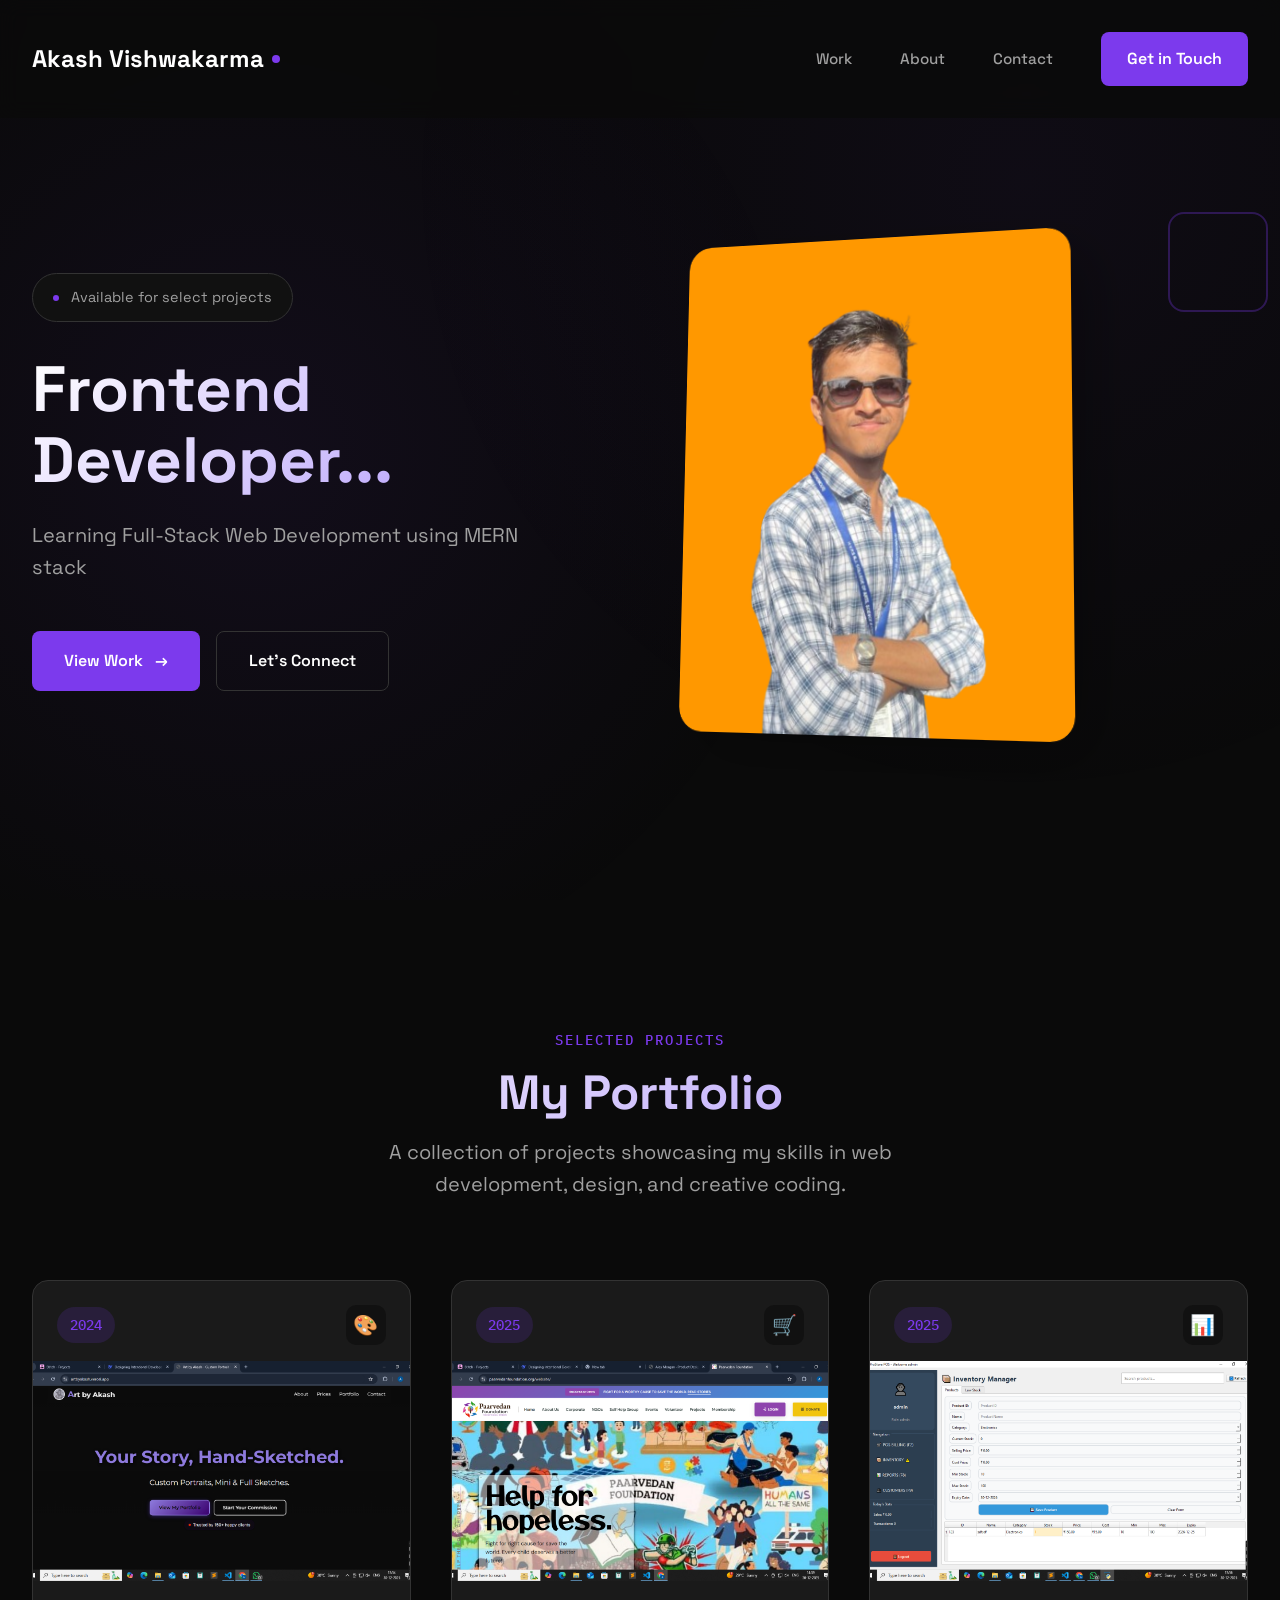
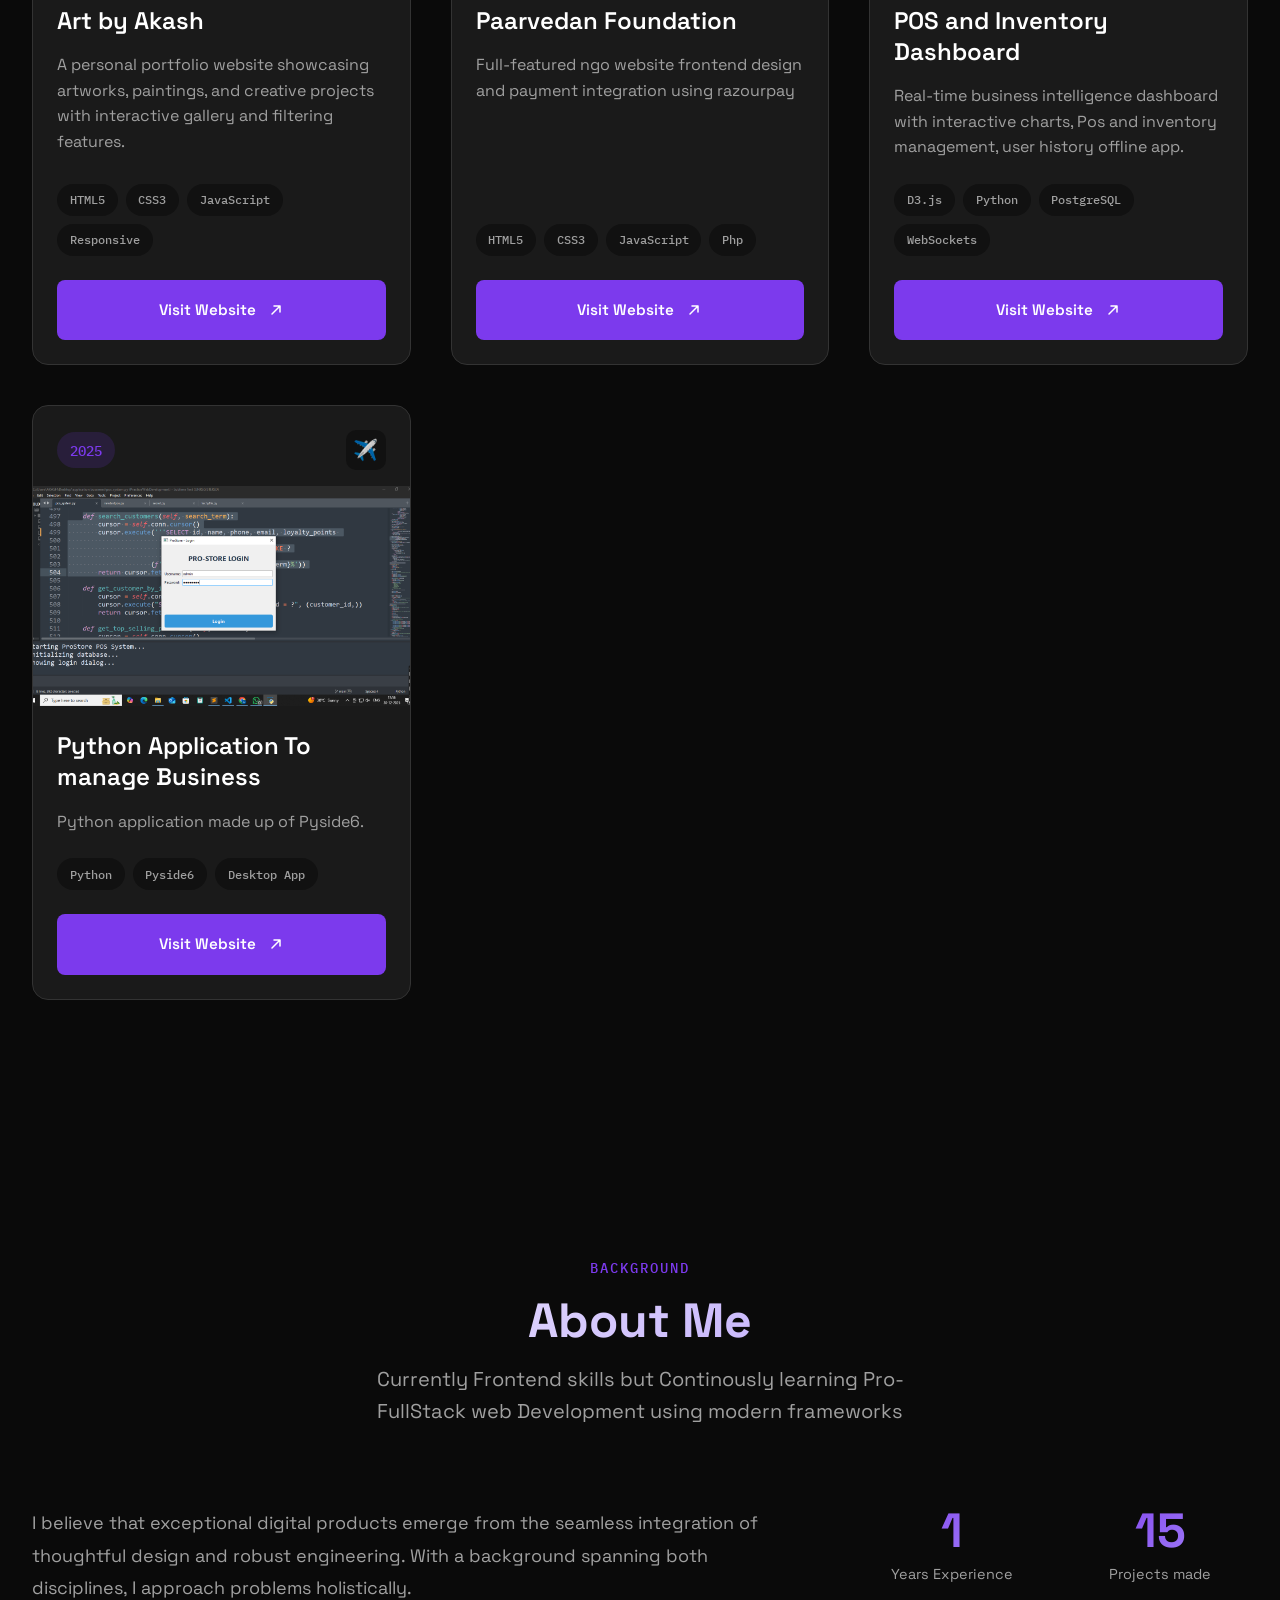
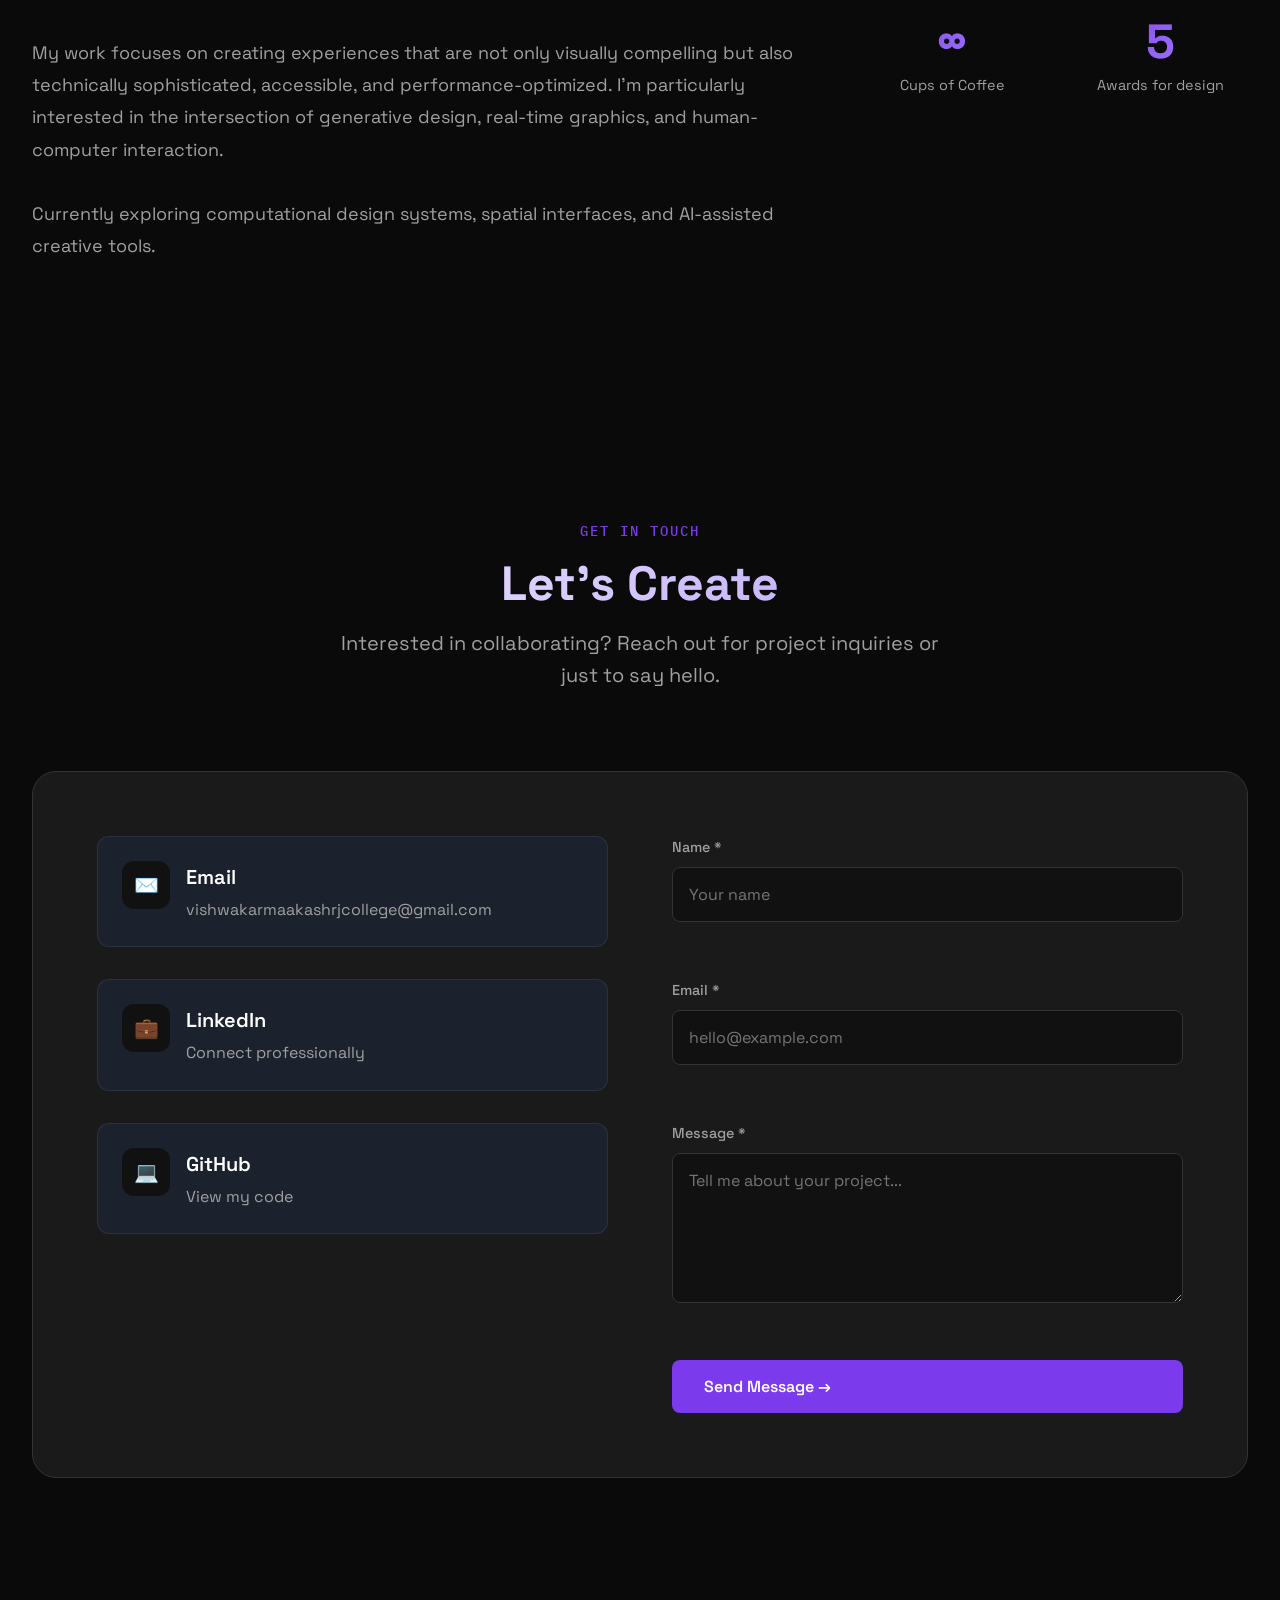
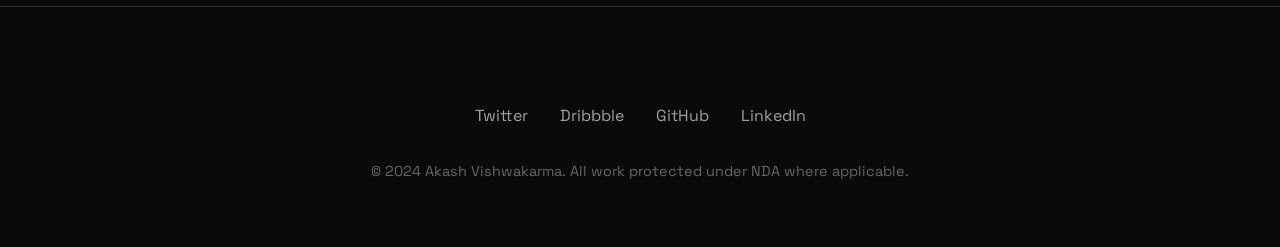
==== commit 03c4cd96: "new change" ====
--- a/index.html
+++ b/index.html
@@ -10,712 +10,8 @@
       href="https://fonts.googleapis.com/css2?family=Space+Grotesk:wght@300;400;500;600;700&family=IBM+Plex+Mono:wght@400;500&display=swap"
       rel="stylesheet"
     />
-    <style>
-      :root {
-        --bg-primary: #0a0a0a;
-        --bg-secondary: #111111;
-        --bg-card: #1a1a1a;
-        --text-primary: #ffffff;
-        --text-secondary: #a0a0a0;
-        --text-tertiary: #666666;
-        --accent: #7c3aed;
-        --accent-glow: rgba(124, 58, 237, 0.15);
-        --accent-light: #a78bfa;
-        --border: #333333;
-        --radius-sm: 8px;
-        --radius-lg: 16px;
-        --radius-xl: 24px;
-        --transition: all 0.3s cubic-bezier(0.16, 1, 0.3, 1);
-      }
-
-      * {
-        margin: 0;
-        padding: 0;
-        box-sizing: border-box;
-      }
-
-      html {
-        scroll-behavior: smooth;
-      }
-
-      body {
-        font-family: "Space Grotesk", -apple-system, BlinkMacSystemFont,
-          sans-serif;
-        line-height: 1.6;
-        color: var(--text-primary);
-        background-color: var(--bg-primary);
-        font-weight: 400;
-        overflow-x: hidden;
-      }
-
-      .container {
-        max-width: 1400px;
-        margin: 0 auto;
-        padding: 0 2rem;
-      }
-
-      /* Gradient Background Effects */
-      .bg-gradient {
-        position: fixed;
-        top: 0;
-        left: 0;
-        width: 100%;
-        height: 100vh;
-        pointer-events: none;
-        z-index: -1;
-        opacity: 0.5;
-      }
-
-      .gradient-1 {
-        background: radial-gradient(
-          circle at 20% 50%,
-          var(--accent-glow) 0%,
-          transparent 50%
-        );
-      }
-
-      .gradient-2 {
-        background: radial-gradient(
-          circle at 80% 20%,
-          rgba(124, 58, 237, 0.1) 0%,
-          transparent 50%
-        );
-      }
-
-      /* Header & Navigation */
-      .header {
-        position: fixed;
-        top: 0;
-        width: 100%;
-        padding: 2rem 0;
-        z-index: 1000;
-        backdrop-filter: blur(10px);
-        background: rgba(10, 10, 10, 0.8);
-      }
-
-      .nav-container {
-        display: flex;
-        justify-content: space-between;
-        align-items: center;
-      }
-
-      .logo {
-        font-size: 1.5rem;
-        font-weight: 700;
-        color: var(--text-primary);
-        text-decoration: none;
-        display: flex;
-        align-items: center;
-        gap: 0.5rem;
-      }
-
-      .logo-dot {
-        width: 8px;
-        height: 8px;
-        background-color: var(--accent);
-        border-radius: 50%;
-        animation: pulse 2s infinite;
-      }
-
-      @keyframes pulse {
-        0%,
-        100% {
-          opacity: 1;
-        }
-        50% {
-          opacity: 0.5;
-        }
-      }
-
-      .nav-links {
-        display: flex;
-        gap: 3rem;
-        align-items: center;
-      }
-
-      .nav-link {
-        color: var(--text-secondary);
-        text-decoration: none;
-        font-size: 0.95rem;
-        font-weight: 500;
-        transition: var(--transition);
-        position: relative;
-        padding: 0.5rem 0;
-      }
-
-      .nav-link:hover {
-        color: var(--text-primary);
-      }
-
-      .nav-link::after {
-        content: "";
-        position: absolute;
-        bottom: 0;
-        left: 0;
-        width: 0;
-        height: 2px;
-        background: var(--accent);
-        transition: var(--transition);
-      }
-
-      .nav-link:hover::after {
-        width: 100%;
-      }
-
-      .nav-cta {
-        background: var(--accent);
-        color: white;
-        padding: 0.75rem 1.5rem;
-        border-radius: var(--radius-sm);
-        text-decoration: none;
-        font-weight: 600;
-        transition: var(--transition);
-        border: 2px solid transparent;
-      }
-
-      .nav-cta:hover {
-        background: transparent;
-        border-color: var(--accent);
-        transform: translateY(-2px);
-      }
-
-      /* Hero Section with Photo */
-      .hero {
-        min-height: 100vh;
-        display: flex;
-        align-items: center;
-        padding: 8rem 0 4rem;
-        position: relative;
-      }
-
-      .hero-grid {
-        display: grid;
-        grid-template-columns: 1fr 1fr;
-        gap: 4rem;
-        align-items: center;
-      }
-
-      .hero-content {
-        max-width: 600px;
-      }
-
-      .hero-badge {
-        display: inline-flex;
-        align-items: center;
-        gap: 0.75rem;
-        background: var(--bg-secondary);
-        padding: 0.75rem 1.25rem;
-        border-radius: 50px;
-        margin-bottom: 2rem;
-        border: 1px solid var(--border);
-      }
-
-      .badge-text {
-        font-size: 0.9rem;
-        color: var(--text-secondary);
-      }
-
-      .badge-dot {
-        width: 6px;
-        height: 6px;
-        background-color: var(--accent);
-        border-radius: 50%;
-      }
-
-      .hero-title {
-        font-size: 4rem;
-        font-weight: 700;
-        line-height: 1.1;
-        margin-bottom: 1.5rem;
-        background: linear-gradient(
-          135deg,
-          #ffffff 0%,
-          var(--accent-light) 100%
-        );
-        -webkit-background-clip: text;
-        -webkit-text-fill-color: transparent;
-        background-clip: text;
-      }
-
-      .hero-description {
-        font-size: 1.25rem;
-        color: var(--text-secondary);
-        margin-bottom: 3rem;
-        max-width: 500px;
-      }
-
-      .hero-cta-group {
-        display: flex;
-        gap: 1rem;
-      }
-
-      .btn-primary {
-        background: var(--accent);
-        color: white;
-        padding: 1rem 2rem;
-        border-radius: var(--radius-sm);
-        text-decoration: none;
-        font-weight: 600;
-        transition: var(--transition);
-        display: inline-flex;
-        align-items: center;
-        gap: 0.75rem;
-      }
-
-      .btn-primary:hover {
-        transform: translateY(-2px);
-        box-shadow: 0 10px 30px var(--accent-glow);
-      }
-
-      .btn-secondary {
-        background: transparent;
-        color: var(--text-primary);
-        padding: 1rem 2rem;
-        border-radius: var(--radius-sm);
-        text-decoration: none;
-        font-weight: 600;
-        transition: var(--transition);
-        border: 1px solid var(--border);
-      }
-
-      .btn-secondary:hover {
-        border-color: var(--accent);
-        transform: translateY(-2px);
-      }
-
-      /* Photo Container */
-      .photo-container {
-        position: relative;
-        perspective: 1000px;
-      }
-
-      .photo-frame {
-        width: 400px;
-        height: 500px;
-        background: var(--bg-card);
-        border-radius: var(--radius-xl);
-        position: relative;
-        overflow: hidden;
-        transform-style: preserve-3d;
-        transform: rotateX(5deg) rotateY(-10deg);
-        transition: var(--transition);
-        box-shadow: 20px 20px 60px rgba(0, 0, 0, 0.3);
-      }
-
-      .photo-frame:hover {
-        transform: rotateX(0deg) rotateY(0deg);
-      }
-
-      .photo-placeholder {
-        width: 100%;
-        height: 100%;
-        background: linear-gradient(45deg, var(--bg-secondary), var(--bg-card));
-        display: flex;
-        align-items: center;
-        justify-content: center;
-        position: relative;
-      }
-
-      .photo-upload {
-        position: absolute;
-        top: 50%;
-        left: 50%;
-        transform: translate(-50%, -50%);
-        text-align: center;
-        color: var(--text-tertiary);
-      }
-
-      .photo-upload-icon {
-        font-size: 3rem;
-        margin-bottom: 1rem;
-        opacity: 0.3;
-      }
-
-      .photo-upload-text {
-        font-size: 0.9rem;
-        max-width: 200px;
-      }
-
-      .photo-decoration {
-        position: absolute;
-        width: 100px;
-        height: 100px;
-        border: 2px solid var(--accent);
-        border-radius: var(--radius-lg);
-        top: -20px;
-        right: -20px;
-        z-index: -1;
-        opacity: 0.3;
-      }
-
-      /* Work Section */
-      .section {
-        padding: 8rem 0;
-      }
-
-      .section-header {
-        text-align: center;
-        margin-bottom: 5rem;
-      }
-
-      .section-label {
-        color: var(--accent);
-        font-family: "IBM Plex Mono", monospace;
-        font-size: 0.9rem;
-        font-weight: 500;
-        letter-spacing: 2px;
-        text-transform: uppercase;
-        margin-bottom: 1rem;
-      }
-
-      .section-title {
-        font-size: 3rem;
-        font-weight: 700;
-        line-height: 1.1;
-        margin-bottom: 1rem;
-      }
-
-      .section-description {
-        font-size: 1.25rem;
-        color: var(--text-secondary);
-        max-width: 600px;
-        margin: 0 auto;
-      }
-
-      /* Projects Grid */
-      .projects-grid {
-        display: grid;
-        grid-template-columns: repeat(auto-fit, minmax(350px, 1fr));
-        gap: 2rem;
-      }
-
-      .project-card {
-        background: var(--bg-card);
-        border-radius: var(--radius-lg);
-        padding: 2.5rem;
-        transition: var(--transition);
-        border: 1px solid var(--border);
-        position: relative;
-        overflow: hidden;
-      }
-
-      .project-card::before {
-        content: "";
-        position: absolute;
-        top: 0;
-        left: 0;
-        width: 100%;
-        height: 100%;
-        background: linear-gradient(
-          45deg,
-          transparent,
-          var(--accent-glow),
-          transparent
-        );
-        transform: translateX(-100%);
-        transition: transform 0.6s;
-      }
-
-      .project-card:hover::before {
-        transform: translateX(100%);
-      }
-
-      .project-card:hover {
-        transform: translateY(-10px);
-        border-color: var(--accent);
-      }
-
-      .project-header {
-        display: flex;
-        justify-content: space-between;
-        align-items: flex-start;
-        margin-bottom: 1.5rem;
-      }
-
-      .project-year {
-        font-family: "IBM Plex Mono", monospace;
-        color: var(--accent);
-        font-size: 0.9rem;
-        font-weight: 500;
-      }
-
-      .project-icon {
-        width: 48px;
-        height: 48px;
-        background: var(--bg-secondary);
-        border-radius: 12px;
-        display: flex;
-        align-items: center;
-        justify-content: center;
-        font-size: 1.5rem;
-      }
-
-      .project-title {
-        font-size: 1.5rem;
-        font-weight: 600;
-        margin-bottom: 1rem;
-      }
-
-      .project-description {
-        color: var(--text-secondary);
-        margin-bottom: 2rem;
-      }
-
-      .project-tags {
-        display: flex;
-        flex-wrap: wrap;
-        gap: 0.5rem;
-      }
-
-      .tag {
-        background: var(--bg-secondary);
-        color: var(--text-secondary);
-        padding: 0.5rem 1rem;
-        border-radius: 50px;
-        font-family: "IBM Plex Mono", monospace;
-        font-size: 0.8rem;
-        font-weight: 500;
-      }
-
-      /* About Section */
-      .about-grid {
-        display: grid;
-        grid-template-columns: 2fr 1fr;
-        gap: 4rem;
-        align-items: start;
-      }
-
-      .about-content {
-        display: flex;
-        flex-direction: column;
-        gap: 2rem;
-      }
-
-      .about-text {
-        font-size: 1.125rem;
-        color: var(--text-secondary);
-        line-height: 1.8;
-      }
-
-      .stats-grid {
-        display: grid;
-        grid-template-columns: repeat(2, 1fr);
-        gap: 2rem;
-      }
-
-      .stat-item {
-        text-align: center;
-      }
-
-      .stat-number {
-        font-size: 3rem;
-        font-weight: 700;
-        background: linear-gradient(135deg, var(--accent), var(--accent-light));
-        -webkit-background-clip: text;
-        -webkit-text-fill-color: transparent;
-        line-height: 1;
-      }
-
-      .stat-label {
-        color: var(--text-secondary);
-        font-size: 0.9rem;
-        margin-top: 0.5rem;
-      }
-
-      /* Contact Section */
-      .contact-grid {
-        display: grid;
-        grid-template-columns: 1fr 1fr;
-        gap: 4rem;
-        background: var(--bg-card);
-        border-radius: var(--radius-xl);
-        padding: 4rem;
-        border: 1px solid var(--border);
-      }
-
-      .contact-info {
-        display: flex;
-        flex-direction: column;
-        gap: 2rem;
-      }
-
-      .contact-method {
-        display: flex;
-        align-items: center;
-        gap: 1rem;
-      }
-
-      .contact-icon {
-        width: 48px;
-        height: 48px;
-        background: var(--bg-secondary);
-        border-radius: 12px;
-        display: flex;
-        align-items: center;
-        justify-content: center;
-        font-size: 1.25rem;
-      }
-
-      .contact-details h4 {
-        font-size: 1.25rem;
-        font-weight: 600;
-        margin-bottom: 0.25rem;
-      }
-
-      .contact-details p {
-        color: var(--text-secondary);
-      }
-
-      .contact-form {
-        display: flex;
-        flex-direction: column;
-        gap: 1.5rem;
-      }
-
-      .form-group {
-        display: flex;
-        flex-direction: column;
-        gap: 0.5rem;
-      }
-
-      .form-label {
-        font-size: 0.9rem;
-        font-weight: 500;
-        color: var(--text-secondary);
-      }
-
-      .form-input {
-        background: var(--bg-secondary);
-        border: 1px solid var(--border);
-        border-radius: var(--radius-sm);
-        padding: 1rem;
-        color: var(--text-primary);
-        font-family: "Space Grotesk", sans-serif;
-        font-size: 1rem;
-        transition: var(--transition);
-      }
-
-      .form-input:focus {
-        outline: none;
-        border-color: var(--accent);
-        box-shadow: 0 0 0 3px var(--accent-glow);
-      }
-
-      .form-textarea {
-        min-height: 150px;
-        resize: vertical;
-      }
-
-      /* Footer */
-      .footer {
-        padding: 4rem 0;
-        border-top: 1px solid var(--border);
-        text-align: center;
-      }
-
-      .footer-links {
-        display: flex;
-        justify-content: center;
-        gap: 2rem;
-        margin: 2rem 0;
-      }
-
-      .footer-link {
-        color: var(--text-secondary);
-        text-decoration: none;
-        transition: var(--transition);
-      }
-
-      .footer-link:hover {
-        color: var(--text-primary);
-      }
-
-      .footer-copyright {
-        color: var(--text-tertiary);
-        font-size: 0.9rem;
-      }
-
-      /* Responsive Design */
-      @media (max-width: 1024px) {
-        .hero-grid {
-          grid-template-columns: 1fr;
-          gap: 3rem;
-        }
-
-        .photo-frame {
-          width: 350px;
-          height: 450px;
-          margin: 0 auto;
-        }
-
-        .contact-grid {
-          grid-template-columns: 1fr;
-        }
-      }
-
-      @media (max-width: 768px) {
-        .container {
-          padding: 0 1.5rem;
-        }
-
-        .nav-links {
-          display: none;
-        }
-
-        .hero-title {
-          font-size: 3rem;
-        }
-
-        .section-title {
-          font-size: 2.5rem;
-        }
-
-        .photo-frame {
-          width: 300px;
-          height: 400px;
-        }
-
-        .about-grid {
-          grid-template-columns: 1fr;
-        }
-
-        .contact-grid {
-          padding: 2rem;
-        }
-      }
-
-      @media (max-width: 480px) {
-        .hero-cta-group {
-          flex-direction: column;
-        }
-
-        .photo-frame {
-          width: 280px;
-          height: 350px;
-        }
-
-        .projects-grid {
-          grid-template-columns: 1fr;
-        }
-
-        .stats-grid {
-          grid-template-columns: 1fr;
-        }
-      }
-
-      /* Photo Upload Simulation */
-      #photoInput {
-        display: none;
-      }
-
-      .photo-placeholder {
-        cursor: pointer;
-      }
-
-      .photo-placeholder:hover {
-        opacity: 0.8;
-      }
-    </style>
+    <link rel="stylesheet" href="style.css" />
+    <link rel="stylesheet" href="responsive.css" />
   </head>
   <body>
     <!-- Background Effects -->
@@ -762,17 +58,7 @@
           <div class="photo-container">
             <div class="photo-decoration"></div>
             <div class="photo-frame">
-              <!-- Replace 'your-photo.jpg' with your actual filename -->
-              <img
-                src="me.png"
-                alt="Your Name"
-                style="
-                  width: 100%;
-                  height: 100%;
-                  object-fit: cover;
-                  border-radius: var(--radius-xl);
-                "
-              />
+              <img src="me.png" alt="Akash Vishwakarma" />
             </div>
           </div>
         </div>
@@ -780,7 +66,6 @@
     </section>
 
     <!-- Work Section -->
-    <!-- Projects Section with Image Containers -->
     <section id="work" class="section">
       <div class="container">
         <div class="section-header">
@@ -799,8 +84,6 @@
               <div class="project-year">2024</div>
               <div class="project-icon">🎨</div>
             </div>
-
-            <!-- Project Image -->
             <div class="project-image-container">
               <img
                 src="artbyakash.png"
@@ -808,7 +91,6 @@
                 class="project-image"
               />
             </div>
-
             <h3 class="project-title">Art by Akash</h3>
             <p class="project-description">
               A personal portfolio website showcasing artworks, paintings, and
@@ -820,8 +102,6 @@
               <span class="tag">JavaScript</span>
               <span class="tag">Responsive</span>
             </div>
-
-            <!-- Project Link Button -->
             <a
               href="https://artbyakash.vercel.app"
               target="_blank"
@@ -840,14 +120,12 @@
             </a>
           </div>
 
-          <!-- Project 2: E-Commerce Store -->
+          <!-- Project 2: Paarvedan Foundation -->
           <div class="project-card">
             <div class="project-header">
               <div class="project-year">2025</div>
               <div class="project-icon">🛒</div>
             </div>
-
-            <!-- Project Image -->
             <div class="project-image-container">
               <img
                 src="paarvendan.png"
@@ -855,7 +133,6 @@
                 class="project-image"
               />
             </div>
-
             <h3 class="project-title">Paarvedan Foundation</h3>
             <p class="project-description">
               Full-featured ngo website frontend design and payment integration
@@ -867,8 +144,6 @@
               <span class="tag">JavaScript</span>
               <span class="tag">Php</span>
             </div>
-
-            <!-- Project Link Button -->
             <a
               href="https://paarvedanfoundation.org/website"
               target="_blank"
@@ -887,14 +162,12 @@
             </a>
           </div>
 
-          <!-- Project 3: Analytics Dashboard -->
+          <!-- Project 3: Inventory Dashboard -->
           <div class="project-card">
             <div class="project-header">
               <div class="project-year">2025</div>
               <div class="project-icon">📊</div>
             </div>
-
-            <!-- Project Image -->
             <div class="project-image-container">
               <img
                 src="moderninventory2.png"
@@ -902,11 +175,10 @@
                 class="project-image"
               />
             </div>
-
             <h3 class="project-title">POS and Inventory Dashboard</h3>
             <p class="project-description">
               Real-time business intelligence dashboard with interactive charts,
-              Pos and inventory management, user history offline app .
+              Pos and inventory management, user history offline app.
             </p>
             <div class="project-tags">
               <span class="tag">D3.js</span>
@@ -914,8 +186,6 @@
               <span class="tag">PostgreSQL</span>
               <span class="tag">WebSockets</span>
             </div>
-
-            <!-- Project Link Button -->
             <a href="#" target="_blank" class="project-link-btn">
               <span>Visit Website</span>
               <svg width="16" height="16" viewBox="0 0 16 16" fill="none">
@@ -930,29 +200,28 @@
             </a>
           </div>
 
-          <!-- Project 4: Travel Blog -->
+          <!-- Project 4: Python Application -->
           <div class="project-card">
             <div class="project-header">
               <div class="project-year">2025</div>
               <div class="project-icon">✈️</div>
             </div>
-
-            <!-- Project Image -->
             <div class="project-image-container">
               <img
                 src="login.png"
-                alt="Travel Blog Screenshot"
+                alt="Python Application Screenshot"
                 class="project-image"
               />
             </div>
-
             <h3 class="project-title">Python Application To manage Business</h3>
             <p class="project-description">
               Python application made up of Pyside6.
             </p>
-            <div class="project-tags"></div>
-
-            <!-- Project Link Button -->
+            <div class="project-tags">
+              <span class="tag">Python</span>
+              <span class="tag">Pyside6</span>
+              <span class="tag">Desktop App</span>
+            </div>
             <a href="#" target="_blank" class="project-link-btn">
               <span>Visit Website</span>
               <svg width="16" height="16" viewBox="0 0 16 16" fill="none">
@@ -966,421 +235,9 @@
               </svg>
             </a>
           </div>
-
-          <!-- Project 5: Fitness App
-          <div class="project-card">
-            <div class="project-header">
-              <div class="project-year">2023</div>
-              <div class="project-icon">💪</div>
-            </div>
-
-            <!-- Project Image 
-            <div class="project-image-container">
-              <img
-                src="https://images.unsplash.com/photo-1571019613454-1cb2f99b2d8b?ixlib=rb-4.0.3&auto=format&fit=crop&w=800&q=80"
-                alt="Fitness App Screenshot"
-                class="project-image"
-              />
-            </div>
-
-            <h3 class="project-title">FitTrack Pro</h3>
-            <p class="project-description">
-              Mobile-first fitness tracking application with workout plans,
-              progress analytics, and social features for community engagement.
-            </p>
-            <div class="project-tags">
-              <span class="tag">React Native</span>
-              <span class="tag">Firebase</span>
-              <span class="tag">GraphQL</span>
-              <span class="tag">PWA</span>
-            </div>
-
-            <!-- Project Link Button 
-            <a
-              href="https://fittrack.example.com"
-              target="_blank"
-              class="project-link-btn"
-            >
-              <span>Visit Website</span>
-              <svg width="16" height="16" viewBox="0 0 16 16" fill="none">
-                <path
-                  d="M4 12L12 4M12 4H6M12 4V10"
-                  stroke="currentColor"
-                  stroke-width="1.5"
-                  stroke-linecap="round"
-                  stroke-linejoin="round"
-                />
-              </svg>
-            </a>
-          </div> -->
         </div>
       </div>
     </section>
-
-    <style>
-      /* Section Styles */
-      .section {
-        padding: 6rem 0;
-      }
-
-      .section-header {
-        text-align: center;
-        margin-bottom: 4rem;
-      }
-
-      .section-label {
-        color: var(--accent);
-        font-family: "IBM Plex Mono", monospace;
-        font-size: 0.9rem;
-        font-weight: 500;
-        letter-spacing: 2px;
-        text-transform: uppercase;
-        margin-bottom: 1rem;
-      }
-
-      .section-title {
-        font-size: 3rem;
-        font-weight: 700;
-        line-height: 1.1;
-        margin-bottom: 1rem;
-        background: linear-gradient(
-          135deg,
-          #ffffff 0%,
-          var(--accent-light) 100%
-        );
-        -webkit-background-clip: text;
-        -webkit-text-fill-color: transparent;
-        background-clip: text;
-      }
-
-      .section-description {
-        font-size: 1.25rem;
-        color: var(--text-secondary);
-        max-width: 600px;
-        margin: 0 auto;
-        line-height: 1.6;
-      }
-
-      /* Projects Grid */
-      .projects-grid {
-        display: grid;
-        grid-template-columns: repeat(auto-fit, minmax(350px, 1fr));
-        gap: 2.5rem;
-        margin-top: 3rem;
-      }
-
-      /* Project Card */
-      .project-card {
-        background: var(--bg-card);
-        border-radius: var(--radius-lg);
-        border: 1px solid var(--border);
-        overflow: hidden;
-        transition: all 0.3s cubic-bezier(0.4, 0, 0.2, 1);
-        height: 100%;
-        display: flex;
-        flex-direction: column;
-      }
-
-      .project-card:hover {
-        transform: translateY(-8px);
-        border-color: var(--accent);
-        box-shadow: 0 20px 40px rgba(0, 0, 0, 0.3);
-      }
-
-      .project-header {
-        display: flex;
-        justify-content: space-between;
-        align-items: center;
-        padding: 1.5rem 1.5rem 1rem;
-      }
-
-      .project-year {
-        font-family: "IBM Plex Mono", monospace;
-        color: var(--accent);
-        font-size: 0.9rem;
-        font-weight: 500;
-        background: var(--accent-glow);
-        padding: 0.4rem 0.8rem;
-        border-radius: 20px;
-      }
-
-      .project-icon {
-        width: 40px;
-        height: 40px;
-        background: var(--bg-secondary);
-        border-radius: 10px;
-        display: flex;
-        align-items: center;
-        justify-content: center;
-        font-size: 1.25rem;
-        transition: all 0.3s ease;
-      }
-
-      .project-card:hover .project-icon {
-        background: var(--accent);
-        transform: scale(1.1);
-      }
-
-      /* Project Image */
-      .project-image-container {
-        width: 100%;
-        height: 220px;
-        overflow: hidden;
-        position: relative;
-      }
-
-      .project-image {
-        width: 100%;
-        height: 100%;
-        object-fit: cover;
-        transition: transform 0.5s ease;
-      }
-
-      .project-card:hover .project-image {
-        transform: scale(1.05);
-      }
-
-      /* Project Content */
-      .project-title {
-        font-size: 1.5rem;
-        font-weight: 600;
-        margin: 1.5rem 1.5rem 1rem;
-        line-height: 1.3;
-      }
-
-      .project-description {
-        color: var(--text-secondary);
-        margin: 0 1.5rem 1.5rem;
-        line-height: 1.6;
-        font-size: 1rem;
-        flex-grow: 1;
-      }
-
-      /* Project Tags */
-      .project-tags {
-        display: flex;
-        flex-wrap: wrap;
-        gap: 0.5rem;
-        margin: 0 1.5rem 1.5rem;
-      }
-
-      .tag {
-        background: var(--bg-secondary);
-        color: var(--text-secondary);
-        padding: 0.4rem 0.8rem;
-        border-radius: 20px;
-        font-family: "IBM Plex Mono", monospace;
-        font-size: 0.75rem;
-        font-weight: 500;
-        transition: all 0.3s ease;
-      }
-
-      .project-card:hover .tag {
-        background: var(--accent-glow);
-        color: var(--accent-light);
-        transform: translateY(-2px);
-      }
-
-      /* Project Link Button */
-      .project-link-btn {
-        display: flex;
-        align-items: center;
-        justify-content: center;
-        gap: 0.75rem;
-        background: var(--accent);
-        color: white;
-        text-decoration: none;
-        padding: 1rem 1.5rem;
-        margin: 0 1.5rem 1.5rem;
-        border-radius: var(--radius-sm);
-        font-weight: 600;
-        font-size: 0.95rem;
-        transition: all 0.3s cubic-bezier(0.4, 0, 0.2, 1);
-        border: 2px solid transparent;
-        position: relative;
-        overflow: hidden;
-      }
-
-      .project-link-btn::before {
-        content: "";
-        position: absolute;
-        top: 0;
-        left: -100%;
-        width: 100%;
-        height: 100%;
-        background: linear-gradient(
-          90deg,
-          transparent,
-          rgba(255, 255, 255, 0.2),
-          transparent
-        );
-        transition: left 0.5s ease;
-      }
-
-      .project-link-btn:hover::before {
-        left: 100%;
-      }
-
-      .project-link-btn:hover {
-        background: transparent;
-        border-color: var(--accent);
-        transform: translateY(-2px);
-        box-shadow: 0 10px 20px var(--accent-glow);
-      }
-
-      .project-link-btn svg {
-        transition: transform 0.3s ease;
-      }
-
-      .project-link-btn:hover svg {
-        transform: translateX(4px);
-      }
-
-      /* Responsive Design */
-      @media (max-width: 1200px) {
-        .projects-grid {
-          grid-template-columns: repeat(2, 1fr);
-        }
-      }
-
-      @media (max-width: 768px) {
-        .section {
-          padding: 4rem 0;
-        }
-
-        .section-title {
-          font-size: 2.5rem;
-        }
-
-        .projects-grid {
-          grid-template-columns: 1fr;
-          gap: 2rem;
-        }
-
-        .project-image-container {
-          height: 200px;
-        }
-      }
-
-      @media (max-width: 480px) {
-        .section-title {
-          font-size: 2rem;
-        }
-
-        .section-description {
-          font-size: 1.1rem;
-        }
-
-        .project-image-container {
-          height: 180px;
-        }
-
-        .project-title {
-          font-size: 1.3rem;
-        }
-
-        .project-description {
-          font-size: 0.95rem;
-        }
-
-        .project-link-btn {
-          padding: 0.875rem 1.25rem;
-        }
-      }
-
-      /* Animation for cards */
-      @keyframes fadeInUp {
-        from {
-          opacity: 0;
-          transform: translateY(20px);
-        }
-        to {
-          opacity: 1;
-          transform: translateY(0);
-        }
-      }
-
-      .project-card {
-        animation: fadeInUp 0.6s ease-out;
-      }
-
-      .project-card:nth-child(2) {
-        animation-delay: 0.1s;
-      }
-      .project-card:nth-child(3) {
-        animation-delay: 0.2s;
-      }
-      .project-card:nth-child(4) {
-        animation-delay: 0.3s;
-      }
-      .project-card:nth-child(5) {
-        animation-delay: 0.4s;
-      }
-    </style>
-
-    <script>
-      // Add hover effect to project images
-      document.querySelectorAll(".project-image").forEach((img) => {
-        img.addEventListener("mouseenter", function () {
-          this.style.transform = "scale(1.05)";
-        });
-
-        img.addEventListener("mouseleave", function () {
-          this.style.transform = "scale(1)";
-        });
-      });
-
-      // Add smooth scrolling to section
-      document.querySelectorAll('a[href="#work"]').forEach((link) => {
-        link.addEventListener("click", function (e) {
-          e.preventDefault();
-          const target = document.querySelector("#work");
-          if (target) {
-            window.scrollTo({
-              top: target.offsetTop - 100,
-              behavior: "smooth",
-            });
-          }
-        });
-      });
-
-      // Add parallax effect to project cards on scroll
-      window.addEventListener("scroll", () => {
-        const cards = document.querySelectorAll(".project-card");
-        const scrollY = window.scrollY;
-
-        cards.forEach((card, index) => {
-          const speed = 0.05 * (index + 1);
-          const yPos = -(scrollY * speed);
-          card.style.transform = `translateY(${yPos}px)`;
-        });
-      });
-
-      // Initialize animations
-      document.addEventListener("DOMContentLoaded", () => {
-        const observerOptions = {
-          threshold: 0.1,
-          rootMargin: "0px 0px -50px 0px",
-        };
-
-        const observer = new IntersectionObserver((entries) => {
-          entries.forEach((entry) => {
-            if (entry.isIntersecting) {
-              entry.target.style.opacity = "1";
-              entry.target.style.transform = "translateY(0)";
-            }
-          });
-        }, observerOptions);
-
-        // Observe project cards
-        document.querySelectorAll(".project-card").forEach((card) => {
-          card.style.opacity = "0";
-          card.style.transform = "translateY(20px)";
-          card.style.transition = "opacity 0.6s ease, transform 0.6s ease";
-          observer.observe(card);
-        });
-      });
-    </script>
 
     <!-- About Section -->
     <section id="about" class="section">
@@ -1471,7 +328,6 @@
             </div>
           </div>
 
-          <!-- Fixed Form with proper FormSpree integration -->
           <form
             id="contactForm"
             class="contact-form"
@@ -1521,15 +377,9 @@
               <div class="error-message" id="message-error"></div>
             </div>
 
-            <!-- Status message container -->
             <div class="form-status" id="formStatus"></div>
 
-            <button
-              type="submit"
-              class="btn-primary"
-              id="submitBtn"
-              style="align-self: flex-start"
-            >
+            <button type="submit" class="btn-primary" id="submitBtn">
               <span id="btnText">Send Message →</span>
               <span id="btnLoading" style="display: none">Sending...</span>
             </button>
@@ -1538,296 +388,6 @@
       </div>
     </section>
 
-    <style>
-      /* Responsive Styles for Contact Section */
-      .contact-grid {
-        display: grid;
-        grid-template-columns: 1fr 1fr;
-        gap: 60px;
-      }
-
-      .contact-info {
-        display: flex;
-        flex-direction: column;
-        gap: 30px;
-      }
-
-      .contact-method {
-        display: flex;
-        align-items: flex-start;
-        gap: 20px;
-        padding: 25px;
-        background: rgba(30, 41, 59, 0.6);
-        border-radius: 12px;
-        transition: all 0.3s ease;
-        border: 1px solid rgba(100, 116, 139, 0.2);
-      }
-
-      .contact-form {
-        display: flex;
-        flex-direction: column;
-        gap: 25px;
-        padding: 40px;
-        background: rgba(30, 41, 59, 0.8);
-        border-radius: 16px;
-        border: 1px solid rgba(100, 116, 139, 0.3);
-      }
-
-      .form-group {
-        display: flex;
-        flex-direction: column;
-        gap: 8px;
-      }
-
-      .form-input {
-        padding: 15px;
-        background: rgba(15, 23, 42, 0.7);
-        border: 1px solid #475569;
-        border-radius: 10px;
-        color: #f8fafc;
-        font-size: 1rem;
-        transition: all 0.3s;
-      }
-
-      .form-input:focus {
-        outline: none;
-        border-color: #60a5fa;
-        box-shadow: 0 0 0 3px rgba(96, 165, 250, 0.2);
-      }
-
-      .form-textarea {
-        min-height: 150px;
-        resize: vertical;
-      }
-
-      /* Form validation styles */
-      .form-input.error {
-        border-color: #f87171;
-        background-color: rgba(239, 68, 68, 0.05);
-      }
-
-      .error-message {
-        color: #f87171;
-        font-size: 0.875rem;
-        margin-top: 5px;
-        min-height: 20px;
-      }
-
-      /* Form status messages */
-      .form-status {
-        padding: 15px;
-        border-radius: 10px;
-        font-weight: 500;
-        display: none;
-      }
-
-      .form-status.success {
-        background-color: rgba(34, 197, 94, 0.15);
-        color: #4ade80;
-        border: 1px solid rgba(34, 197, 94, 0.3);
-        display: block;
-      }
-
-      .form-status.error {
-        background-color: rgba(239, 68, 68, 0.15);
-        color: #f87171;
-        border: 1px solid rgba(239, 68, 68, 0.3);
-        display: block;
-      }
-
-      /* Loading state for button */
-      .btn-primary:disabled {
-        opacity: 0.7;
-        cursor: not-allowed;
-      }
-
-      /* Responsive Design */
-      @media (max-width: 992px) {
-        .contact-grid {
-          grid-template-columns: 1fr;
-          gap: 40px;
-        }
-
-        .contact-form {
-          padding: 30px;
-        }
-      }
-
-      @media (max-width: 768px) {
-        .contact-method {
-          padding: 20px;
-        }
-
-        .contact-form {
-          padding: 25px;
-        }
-
-        .btn-primary {
-          width: 100%;
-          align-self: stretch !important;
-          justify-content: center;
-        }
-      }
-
-      @media (max-width: 576px) {
-        .contact-method {
-          flex-direction: column;
-          text-align: center;
-          align-items: center;
-          gap: 15px;
-        }
-
-        .contact-icon {
-          margin-bottom: 5px;
-        }
-
-        .contact-form {
-          padding: 20px;
-        }
-      }
-    </style>
-
-    <script>
-      // Form submission handler
-      document.addEventListener("DOMContentLoaded", function () {
-        const contactForm = document.getElementById("contactForm");
-        const formStatus = document.getElementById("formStatus");
-        const submitBtn = document.getElementById("submitBtn");
-        const btnText = document.getElementById("btnText");
-        const btnLoading = document.getElementById("btnLoading");
-
-        if (contactForm) {
-          contactForm.addEventListener("submit", async function (e) {
-            e.preventDefault();
-
-            // Reset status
-            formStatus.className = "form-status";
-            formStatus.style.display = "none";
-
-            // Clear previous errors
-            document.querySelectorAll(".error-message").forEach((el) => {
-              el.textContent = "";
-            });
-            document.querySelectorAll(".form-input").forEach((el) => {
-              el.classList.remove("error");
-            });
-
-            // Validate form
-            let isValid = true;
-
-            // Validate name
-            const nameInput = document.getElementById("name");
-            const nameError = document.getElementById("name-error");
-            if (!nameInput.value.trim()) {
-              nameInput.classList.add("error");
-              nameError.textContent = "Please enter your name";
-              isValid = false;
-            }
-
-            // Validate email
-            const emailInput = document.getElementById("email");
-            const emailError = document.getElementById("email-error");
-            const emailPattern = /^[^\s@]+@[^\s@]+\.[^\s@]+$/;
-            if (!emailInput.value.trim()) {
-              emailInput.classList.add("error");
-              emailError.textContent = "Please enter your email";
-              isValid = false;
-            } else if (!emailPattern.test(emailInput.value)) {
-              emailInput.classList.add("error");
-              emailError.textContent = "Please enter a valid email address";
-              isValid = false;
-            }
-
-            // Validate message
-            const messageInput = document.getElementById("message");
-            const messageError = document.getElementById("message-error");
-            if (!messageInput.value.trim()) {
-              messageInput.classList.add("error");
-              messageError.textContent = "Please enter your message";
-              isValid = false;
-            }
-
-            if (!isValid) return;
-
-            // Show loading state
-            submitBtn.disabled = true;
-            btnText.style.display = "none";
-            btnLoading.style.display = "inline";
-
-            try {
-              // Prepare form data
-              const formData = new FormData(contactForm);
-
-              // Submit to Formspree
-              const response = await fetch(contactForm.action, {
-                method: "POST",
-                body: formData,
-                headers: {
-                  Accept: "application/json",
-                },
-              });
-
-              if (response.ok) {
-                // Success
-                formStatus.textContent =
-                  "Thank you! Your message has been sent successfully.";
-                formStatus.className = "form-status success";
-                formStatus.style.display = "block";
-                contactForm.reset();
-              } else {
-                // Formspree error
-                const errorData = await response.json();
-                let errorMessage =
-                  "Oops! There was a problem submitting your form.";
-
-                if (errorData.errors && errorData.errors.length > 0) {
-                  errorMessage = errorData.errors
-                    .map((error) => error.message)
-                    .join(", ");
-                }
-
-                formStatus.textContent = errorMessage;
-                formStatus.className = "form-status error";
-                formStatus.style.display = "block";
-              }
-            } catch (error) {
-              // Network error
-              formStatus.textContent =
-                "Network error. Please check your connection and try again.";
-              formStatus.className = "form-status error";
-              formStatus.style.display = "block";
-            } finally {
-              // Reset button state
-              submitBtn.disabled = false;
-              btnText.style.display = "inline";
-              btnLoading.style.display = "none";
-
-              // Auto-hide status message after 5 seconds
-              if (formStatus.style.display === "block") {
-                setTimeout(() => {
-                  formStatus.style.display = "none";
-                }, 5000);
-              }
-            }
-          });
-
-          // Real-time validation as user types
-          const formInputs = contactForm.querySelectorAll(".form-input");
-          formInputs.forEach((input) => {
-            input.addEventListener("input", function () {
-              if (this.classList.contains("error")) {
-                this.classList.remove("error");
-                const errorId = this.id + "-error";
-                const errorElement = document.getElementById(errorId);
-                if (errorElement) {
-                  errorElement.textContent = "";
-                }
-              }
-            });
-          });
-        }
-      });
-    </script>
     <!-- Footer -->
     <footer class="footer">
       <div class="container">
@@ -1838,110 +398,12 @@
           <a href="#" class="footer-link">LinkedIn</a>
         </div>
         <p class="footer-copyright">
-          © 2024 Akash Vishwakarma. All work protected .
+          © 2024 Akash Vishwakarma. All work protected under NDA where
+          applicable.
         </p>
       </div>
     </footer>
 
-    <script>
-      // Photo Upload Functionality
-      function previewPhoto(event) {
-        const input = event.target;
-        const placeholder = input.parentElement;
-
-        if (input.files && input.files[0]) {
-          const reader = new FileReader();
-
-          reader.onload = function (e) {
-            placeholder.innerHTML = `
-                        <img src="${e.target.result}" style="width: 100%; height: 100%; object-fit: cover; border-radius: var(--radius-xl);">
-                        <div style="position: absolute; bottom: 1rem; right: 1rem; background: rgba(0,0,0,0.8); color: white; padding: 0.5rem 1rem; border-radius: var(--radius-sm); font-size: 0.8rem;">
-                            Change Photo
-                        </div>
-                    `;
-
-            // Re-add click event to new placeholder
-            placeholder.onclick = () =>
-              document.getElementById("photoInput").click();
-          };
-
-          reader.readAsDataURL(input.files[0]);
-        }
-      }
-
-      // Smooth scroll with offset for fixed header
-      document.querySelectorAll('a[href^="#"]').forEach((anchor) => {
-        anchor.addEventListener("click", function (e) {
-          e.preventDefault();
-
-          const targetId = this.getAttribute("href");
-          if (targetId === "#") return;
-
-          const targetElement = document.querySelector(targetId);
-          if (targetElement) {
-            const headerHeight = document.querySelector(".header").offsetHeight;
-            const targetPosition =
-              targetElement.getBoundingClientRect().top +
-              window.pageYOffset -
-              headerHeight;
-
-            window.scrollTo({
-              top: targetPosition,
-              behavior: "smooth",
-            });
-          }
-        });
-      });
-
-      // Parallax effect on scroll
-      window.addEventListener("scroll", () => {
-        const scrolled = window.pageYOffset;
-        const rate = scrolled * -0.5;
-
-        const gradient1 = document.querySelector(".gradient-1");
-        const gradient2 = document.querySelector(".gradient-2");
-
-        if (gradient1 && gradient2) {
-          gradient1.style.transform = `translateY(${rate * 0.3}px)`;
-          gradient2.style.transform = `translateY(${rate * 0.5}px)`;
-        }
-      });
-
-      // Form submission
-      document
-        .querySelector(".contact-form")
-        .addEventListener("submit", function (e) {
-          e.preventDefault();
-          alert(
-            "Thank you! Your message has been sent. I'll get back to you soon."
-          );
-          this.reset();
-        });
-
-      // Add scroll-based header background
-      window.addEventListener("scroll", () => {
-        const header = document.querySelector(".header");
-        if (window.scrollY > 50) {
-          header.style.background = "rgba(10, 10, 10, 0.95)";
-        } else {
-          header.style.background = "rgba(10, 10, 10, 0.8)";
-        }
-      });
-
-      // Initialize with some sample projects animation
-      document.addEventListener("DOMContentLoaded", () => {
-        const projectCards = document.querySelectorAll(".project-card");
-        projectCards.forEach((card, index) => {
-          card.style.opacity = "0";
-          card.style.transform = "translateY(20px)";
-
-          setTimeout(() => {
-            card.style.transition = "opacity 0.6s ease, transform 0.6s ease";
-            card.style.opacity = "1";
-            card.style.transform = "translateY(0)";
-          }, 300 + index * 200);
-        });
-      });
-    </script>
+    <script src="script.js"></script>
   </body>
 </html>
--- a/style.css
+++ b/style.css
@@ -0,0 +1,916 @@
+:root {
+  --bg-primary: #0a0a0a;
+  --bg-secondary: #111111;
+  --bg-card: #1a1a1a;
+  --text-primary: #ffffff;
+  --text-secondary: #a0a0a0;
+  --text-tertiary: #666666;
+  --accent: #7c3aed;
+  --accent-glow: rgba(124, 58, 237, 0.15);
+  --accent-light: #a78bfa;
+  --border: #333333;
+  --radius-sm: 8px;
+  --radius-lg: 16px;
+  --radius-xl: 24px;
+  --transition: all 0.3s cubic-bezier(0.16, 1, 0.3, 1);
+}
+
+* {
+  margin: 0;
+  padding: 0;
+  box-sizing: border-box;
+}
+
+html {
+  scroll-behavior: smooth;
+}
+
+body {
+  font-family: "Space Grotesk", -apple-system, BlinkMacSystemFont, sans-serif;
+  line-height: 1.6;
+  color: var(--text-primary);
+  background-color: var(--bg-primary);
+  font-weight: 400;
+  overflow-x: hidden;
+}
+
+.container {
+  max-width: 1400px;
+  margin: 0 auto;
+  padding: 0 2rem;
+}
+
+/* Gradient Background Effects */
+.bg-gradient {
+  position: fixed;
+  top: 0;
+  left: 0;
+  width: 100%;
+  height: 100vh;
+  pointer-events: none;
+  z-index: -1;
+  opacity: 0.5;
+}
+
+.gradient-1 {
+  background: radial-gradient(
+    circle at 20% 50%,
+    var(--accent-glow) 0%,
+    transparent 50%
+  );
+}
+
+.gradient-2 {
+  background: radial-gradient(
+    circle at 80% 20%,
+    rgba(124, 58, 237, 0.1) 0%,
+    transparent 50%
+  );
+}
+
+/* Header & Navigation */
+.header {
+  position: fixed;
+  top: 0;
+  width: 100%;
+  padding: 2rem 0;
+  z-index: 1000;
+  backdrop-filter: blur(10px);
+  background: rgba(10, 10, 10, 0.8);
+}
+
+.nav-container {
+  display: flex;
+  justify-content: space-between;
+  align-items: center;
+}
+
+.logo {
+  font-size: 1.5rem;
+  font-weight: 700;
+  color: var(--text-primary);
+  text-decoration: none;
+  display: flex;
+  align-items: center;
+  gap: 0.5rem;
+}
+
+.logo-dot {
+  width: 8px;
+  height: 8px;
+  background-color: var(--accent);
+  border-radius: 50%;
+  animation: pulse 2s infinite;
+}
+
+@keyframes pulse {
+  0%,
+  100% {
+    opacity: 1;
+  }
+  50% {
+    opacity: 0.5;
+  }
+}
+
+.nav-links {
+  display: flex;
+  gap: 3rem;
+  align-items: center;
+}
+
+.nav-link {
+  color: var(--text-secondary);
+  text-decoration: none;
+  font-size: 0.95rem;
+  font-weight: 500;
+  transition: var(--transition);
+  position: relative;
+  padding: 0.5rem 0;
+}
+
+.nav-link:hover {
+  color: var(--text-primary);
+}
+
+.nav-link::after {
+  content: "";
+  position: absolute;
+  bottom: 0;
+  left: 0;
+  width: 0;
+  height: 2px;
+  background: var(--accent);
+  transition: var(--transition);
+}
+
+.nav-link:hover::after {
+  width: 100%;
+}
+
+.nav-cta {
+  background: var(--accent);
+  color: white;
+  padding: 0.75rem 1.5rem;
+  border-radius: var(--radius-sm);
+  text-decoration: none;
+  font-weight: 600;
+  transition: var(--transition);
+  border: 2px solid transparent;
+}
+
+.nav-cta:hover {
+  background: transparent;
+  border-color: var(--accent);
+  transform: translateY(-2px);
+}
+
+/* Hero Section */
+.hero {
+  min-height: 100vh;
+  display: flex;
+  align-items: center;
+  padding: 8rem 0 4rem;
+  position: relative;
+}
+
+.hero-grid {
+  display: grid;
+  grid-template-columns: 1fr 1fr;
+  gap: 4rem;
+  align-items: center;
+}
+
+.hero-content {
+  max-width: 600px;
+}
+
+.hero-badge {
+  display: inline-flex;
+  align-items: center;
+  gap: 0.75rem;
+  background: var(--bg-secondary);
+  padding: 0.75rem 1.25rem;
+  border-radius: 50px;
+  margin-bottom: 2rem;
+  border: 1px solid var(--border);
+}
+
+.badge-text {
+  font-size: 0.9rem;
+  color: var(--text-secondary);
+}
+
+.badge-dot {
+  width: 6px;
+  height: 6px;
+  background-color: var(--accent);
+  border-radius: 50%;
+}
+
+.hero-title {
+  font-size: 4rem;
+  font-weight: 700;
+  line-height: 1.1;
+  margin-bottom: 1.5rem;
+  background: linear-gradient(135deg, #ffffff 0%, var(--accent-light) 100%);
+  -webkit-background-clip: text;
+  -webkit-text-fill-color: transparent;
+  background-clip: text;
+}
+
+.hero-description {
+  font-size: 1.25rem;
+  color: var(--text-secondary);
+  margin-bottom: 3rem;
+  max-width: 500px;
+}
+
+.hero-cta-group {
+  display: flex;
+  gap: 1rem;
+}
+
+.btn-primary {
+  background: var(--accent);
+  color: white;
+  padding: 1rem 2rem;
+  border-radius: var(--radius-sm);
+  text-decoration: none;
+  font-weight: 600;
+  transition: var(--transition);
+  display: inline-flex;
+  align-items: center;
+  gap: 0.75rem;
+  border: none;
+  cursor: pointer;
+  font-family: inherit;
+  font-size: 1rem;
+}
+
+.btn-primary:hover {
+  transform: translateY(-2px);
+  box-shadow: 0 10px 30px var(--accent-glow);
+}
+
+.btn-primary:disabled {
+  opacity: 0.7;
+  cursor: not-allowed;
+}
+
+.btn-secondary {
+  background: transparent;
+  color: var(--text-primary);
+  padding: 1rem 2rem;
+  border-radius: var(--radius-sm);
+  text-decoration: none;
+  font-weight: 600;
+  transition: var(--transition);
+  border: 1px solid var(--border);
+  display: inline-flex;
+  align-items: center;
+  justify-content: center;
+}
+
+.btn-secondary:hover {
+  border-color: var(--accent);
+  transform: translateY(-2px);
+}
+
+/* Photo Container */
+.photo-container {
+  position: relative;
+  perspective: 1000px;
+}
+
+.photo-frame {
+  width: 400px;
+  height: 500px;
+  background: var(--bg-card);
+  border-radius: var(--radius-xl);
+  position: relative;
+  overflow: hidden;
+  transform-style: preserve-3d;
+  transform: rotateX(5deg) rotateY(-10deg);
+  transition: var(--transition);
+  box-shadow: 20px 20px 60px rgba(0, 0, 0, 0.3);
+}
+
+.photo-frame:hover {
+  transform: rotateX(0deg) rotateY(0deg);
+}
+
+.photo-frame img {
+  width: 100%;
+  height: 100%;
+  object-fit: cover;
+  border-radius: var(--radius-xl);
+}
+
+.photo-decoration {
+  position: absolute;
+  width: 100px;
+  height: 100px;
+  border: 2px solid var(--accent);
+  border-radius: var(--radius-lg);
+  top: -20px;
+  right: -20px;
+  z-index: -1;
+  opacity: 0.3;
+}
+
+/* Section Styles */
+.section {
+  padding: 8rem 0;
+}
+
+.section-header {
+  text-align: center;
+  margin-bottom: 5rem;
+}
+
+.section-label {
+  color: var(--accent);
+  font-family: "IBM Plex Mono", monospace;
+  font-size: 0.9rem;
+  font-weight: 500;
+  letter-spacing: 2px;
+  text-transform: uppercase;
+  margin-bottom: 1rem;
+}
+
+.section-title {
+  font-size: 3rem;
+  font-weight: 700;
+  line-height: 1.1;
+  margin-bottom: 1rem;
+  background: linear-gradient(135deg, #ffffff 0%, var(--accent-light) 100%);
+  -webkit-background-clip: text;
+  -webkit-text-fill-color: transparent;
+  background-clip: text;
+}
+
+.section-description {
+  font-size: 1.25rem;
+  color: var(--text-secondary);
+  max-width: 600px;
+  margin: 0 auto;
+}
+
+/* Projects Grid */
+.projects-grid {
+  display: grid;
+  grid-template-columns: repeat(auto-fit, minmax(350px, 1fr));
+  gap: 2.5rem;
+}
+
+.project-card {
+  background: var(--bg-card);
+  border-radius: var(--radius-lg);
+  border: 1px solid var(--border);
+  overflow: hidden;
+  transition: var(--transition);
+  height: 100%;
+  display: flex;
+  flex-direction: column;
+}
+
+.project-card:hover {
+  transform: translateY(-8px);
+  border-color: var(--accent);
+  box-shadow: 0 20px 40px rgba(0, 0, 0, 0.3);
+}
+
+.project-header {
+  display: flex;
+  justify-content: space-between;
+  align-items: center;
+  padding: 1.5rem 1.5rem 1rem;
+}
+
+.project-year {
+  font-family: "IBM Plex Mono", monospace;
+  color: var(--accent);
+  font-size: 0.9rem;
+  font-weight: 500;
+  background: var(--accent-glow);
+  padding: 0.4rem 0.8rem;
+  border-radius: 20px;
+}
+
+.project-icon {
+  width: 40px;
+  height: 40px;
+  background: var(--bg-secondary);
+  border-radius: 10px;
+  display: flex;
+  align-items: center;
+  justify-content: center;
+  font-size: 1.25rem;
+  transition: var(--transition);
+}
+
+.project-card:hover .project-icon {
+  background: var(--accent);
+  transform: scale(1.1);
+}
+
+.project-image-container {
+  width: 100%;
+  height: 220px;
+  overflow: hidden;
+  position: relative;
+}
+
+.project-image {
+  width: 100%;
+  height: 100%;
+  object-fit: cover;
+  transition: transform 0.5s ease;
+}
+
+.project-card:hover .project-image {
+  transform: scale(1.05);
+}
+
+.project-title {
+  font-size: 1.5rem;
+  font-weight: 600;
+  margin: 1.5rem 1.5rem 1rem;
+  line-height: 1.3;
+}
+
+.project-description {
+  color: var(--text-secondary);
+  margin: 0 1.5rem 1.5rem;
+  line-height: 1.6;
+  font-size: 1rem;
+  flex-grow: 1;
+}
+
+.project-tags {
+  display: flex;
+  flex-wrap: wrap;
+  gap: 0.5rem;
+  margin: 0 1.5rem 1.5rem;
+}
+
+.tag {
+  background: var(--bg-secondary);
+  color: var(--text-secondary);
+  padding: 0.4rem 0.8rem;
+  border-radius: 20px;
+  font-family: "IBM Plex Mono", monospace;
+  font-size: 0.75rem;
+  font-weight: 500;
+  transition: var(--transition);
+}
+
+.project-card:hover .tag {
+  background: var(--accent-glow);
+  color: var(--accent-light);
+  transform: translateY(-2px);
+}
+
+.project-link-btn {
+  display: flex;
+  align-items: center;
+  justify-content: center;
+  gap: 0.75rem;
+  background: var(--accent);
+  color: white;
+  text-decoration: none;
+  padding: 1rem 1.5rem;
+  margin: 0 1.5rem 1.5rem;
+  border-radius: var(--radius-sm);
+  font-weight: 600;
+  font-size: 0.95rem;
+  transition: var(--transition);
+  border: 2px solid transparent;
+}
+
+.project-link-btn:hover {
+  background: transparent;
+  border-color: var(--accent);
+  transform: translateY(-2px);
+  box-shadow: 0 10px 20px var(--accent-glow);
+}
+
+.project-link-btn svg {
+  transition: transform 0.3s ease;
+}
+
+.project-link-btn:hover svg {
+  transform: translateX(4px);
+}
+
+/* About Section */
+.about-grid {
+  display: grid;
+  grid-template-columns: 2fr 1fr;
+  gap: 4rem;
+  align-items: start;
+}
+
+.about-content {
+  display: flex;
+  flex-direction: column;
+  gap: 2rem;
+}
+
+.about-text {
+  font-size: 1.125rem;
+  color: var(--text-secondary);
+  line-height: 1.8;
+}
+
+.stats-grid {
+  display: grid;
+  grid-template-columns: repeat(2, 1fr);
+  gap: 2rem;
+}
+
+.stat-item {
+  text-align: center;
+}
+
+.stat-number {
+  font-size: 3rem;
+  font-weight: 700;
+  background: linear-gradient(135deg, var(--accent), var(--accent-light));
+  -webkit-background-clip: text;
+  -webkit-text-fill-color: transparent;
+  line-height: 1;
+}
+
+.stat-label {
+  color: var(--text-secondary);
+  font-size: 0.9rem;
+  margin-top: 0.5rem;
+}
+
+/* Contact Section */
+.contact-grid {
+  display: grid;
+  grid-template-columns: 1fr 1fr;
+  gap: 4rem;
+  background: var(--bg-card);
+  border-radius: var(--radius-xl);
+  padding: 4rem;
+  border: 1px solid var(--border);
+}
+
+.contact-info {
+  display: flex;
+  flex-direction: column;
+  gap: 2rem;
+}
+
+.contact-method {
+  display: flex;
+  align-items: flex-start;
+  gap: 1rem;
+  padding: 1.5rem;
+  background: rgba(30, 41, 59, 0.6);
+  border-radius: 12px;
+  transition: var(--transition);
+  border: 1px solid rgba(100, 116, 139, 0.2);
+}
+
+.contact-method:hover {
+  transform: translateY(-5px);
+  border-color: var(--accent);
+}
+
+.contact-icon {
+  width: 48px;
+  height: 48px;
+  background: var(--bg-secondary);
+  border-radius: 12px;
+  display: flex;
+  align-items: center;
+  justify-content: center;
+  font-size: 1.25rem;
+}
+
+.contact-details h4 {
+  font-size: 1.25rem;
+  font-weight: 600;
+  margin-bottom: 0.25rem;
+}
+
+.contact-details p {
+  color: var(--text-secondary);
+}
+
+.contact-form {
+  display: flex;
+  flex-direction: column;
+  gap: 1.5rem;
+}
+
+.form-group {
+  display: flex;
+  flex-direction: column;
+  gap: 0.5rem;
+}
+
+.form-label {
+  font-size: 0.9rem;
+  font-weight: 500;
+  color: var(--text-secondary);
+}
+
+.form-input {
+  background: var(--bg-secondary);
+  border: 1px solid var(--border);
+  border-radius: var(--radius-sm);
+  padding: 1rem;
+  color: var(--text-primary);
+  font-family: "Space Grotesk", sans-serif;
+  font-size: 1rem;
+  transition: var(--transition);
+}
+
+.form-input:focus {
+  outline: none;
+  border-color: var(--accent);
+  box-shadow: 0 0 0 3px var(--accent-glow);
+}
+
+.form-input.error {
+  border-color: #f87171;
+  background-color: rgba(239, 68, 68, 0.05);
+}
+
+.form-textarea {
+  min-height: 150px;
+  resize: vertical;
+}
+
+.error-message {
+  color: #f87171;
+  font-size: 0.875rem;
+  margin-top: 5px;
+  min-height: 20px;
+}
+
+/* Form status messages */
+.form-status {
+  padding: 15px;
+  border-radius: 10px;
+  font-weight: 500;
+  display: none;
+}
+
+.form-status.success {
+  background-color: rgba(34, 197, 94, 0.15);
+  color: #4ade80;
+  border: 1px solid rgba(34, 197, 94, 0.3);
+  display: block;
+}
+
+.form-status.error {
+  background-color: rgba(239, 68, 68, 0.15);
+  color: #f87171;
+  border: 1px solid rgba(239, 68, 68, 0.3);
+  display: block;
+}
+
+/* Footer */
+.footer {
+  padding: 4rem 0;
+  border-top: 1px solid var(--border);
+  text-align: center;
+}
+
+.footer-links {
+  display: flex;
+  justify-content: center;
+  gap: 2rem;
+  margin: 2rem 0;
+}
+
+.footer-link {
+  color: var(--text-secondary);
+  text-decoration: none;
+  transition: var(--transition);
+}
+
+.footer-link:hover {
+  color: var(--text-primary);
+}
+
+.footer-copyright {
+  color: var(--text-tertiary);
+  font-size: 0.9rem;
+}
+/* For large tablets and small desktops */
+@media (max-width: 1200px) {
+  .projects-grid {
+    grid-template-columns: repeat(2, 1fr);
+  }
+
+  .photo-frame {
+    width: 350px;
+    height: 450px;
+  }
+}
+
+/* For tablets */
+@media (max-width: 1024px) {
+  .hero-grid {
+    grid-template-columns: 1fr;
+    gap: 3rem;
+    text-align: center;
+  }
+
+  .hero-content {
+    max-width: 100%;
+  }
+
+  .hero-cta-group {
+    justify-content: center;
+  }
+
+  .photo-frame {
+    width: 320px;
+    height: 420px;
+    margin: 0 auto;
+  }
+
+  .contact-grid {
+    grid-template-columns: 1fr;
+    gap: 3rem;
+  }
+
+  .about-grid {
+    grid-template-columns: 1fr;
+  }
+}
+
+/* For mobile devices */
+@media (max-width: 768px) {
+  .container {
+    padding: 0 1.5rem;
+  }
+
+  .header {
+    padding: 1.5rem 0;
+  }
+
+  .nav-links {
+    display: none;
+  }
+
+  .section {
+    padding: 4rem 0;
+  }
+
+  .hero {
+    padding: 6rem 0 3rem;
+  }
+
+  .hero-title {
+    font-size: 2.5rem;
+  }
+
+  .hero-description {
+    font-size: 1.1rem;
+  }
+
+  .hero-cta-group {
+    flex-direction: column;
+    align-items: center;
+  }
+
+  .btn-primary,
+  .btn-secondary {
+    width: 100%;
+    max-width: 300px;
+    justify-content: center;
+  }
+
+  .section-title {
+    font-size: 2.5rem;
+  }
+
+  .section-description {
+    font-size: 1.1rem;
+    padding: 0 1rem;
+  }
+
+  .photo-frame {
+    width: 280px;
+    height: 350px;
+  }
+
+  .projects-grid {
+    grid-template-columns: 1fr;
+    gap: 2rem;
+  }
+
+  .project-image-container {
+    height: 200px;
+  }
+
+  .contact-grid {
+    padding: 2rem;
+    gap: 2rem;
+  }
+
+  .contact-method {
+    flex-direction: column;
+    text-align: center;
+    align-items: center;
+    padding: 1.5rem;
+  }
+
+  .contact-form .btn-primary {
+    width: 100%;
+    align-self: stretch;
+    justify-content: center;
+  }
+
+  .stats-grid {
+    grid-template-columns: repeat(2, 1fr);
+    gap: 1.5rem;
+  }
+
+  .stat-number {
+    font-size: 2.5rem;
+  }
+}
+
+/* For small mobile devices */
+@media (max-width: 480px) {
+  .container {
+    padding: 0 1rem;
+  }
+
+  .hero-title {
+    font-size: 2rem;
+  }
+
+  .section-title {
+    font-size: 2rem;
+  }
+
+  .photo-frame {
+    width: 250px;
+    height: 320px;
+  }
+
+  .project-image-container {
+    height: 180px;
+  }
+
+  .project-title {
+    font-size: 1.3rem;
+  }
+
+  .project-description {
+    font-size: 0.95rem;
+  }
+
+  .project-link-btn {
+    padding: 0.875rem 1.25rem;
+  }
+
+  .stats-grid {
+    grid-template-columns: 1fr;
+  }
+
+  .contact-grid {
+    padding: 1.5rem;
+  }
+
+  .contact-form {
+    padding: 0;
+  }
+
+  .footer-links {
+    flex-wrap: wrap;
+    gap: 1rem;
+  }
+}
+
+/* For very small screens */
+@media (max-width: 360px) {
+  .photo-frame {
+    width: 220px;
+    height: 280px;
+  }
+
+  .hero-badge {
+    flex-direction: column;
+    gap: 0.5rem;
+    text-align: center;
+  }
+
+  .project-header {
+    flex-direction: column;
+    gap: 1rem;
+    align-items: flex-start;
+  }
+}
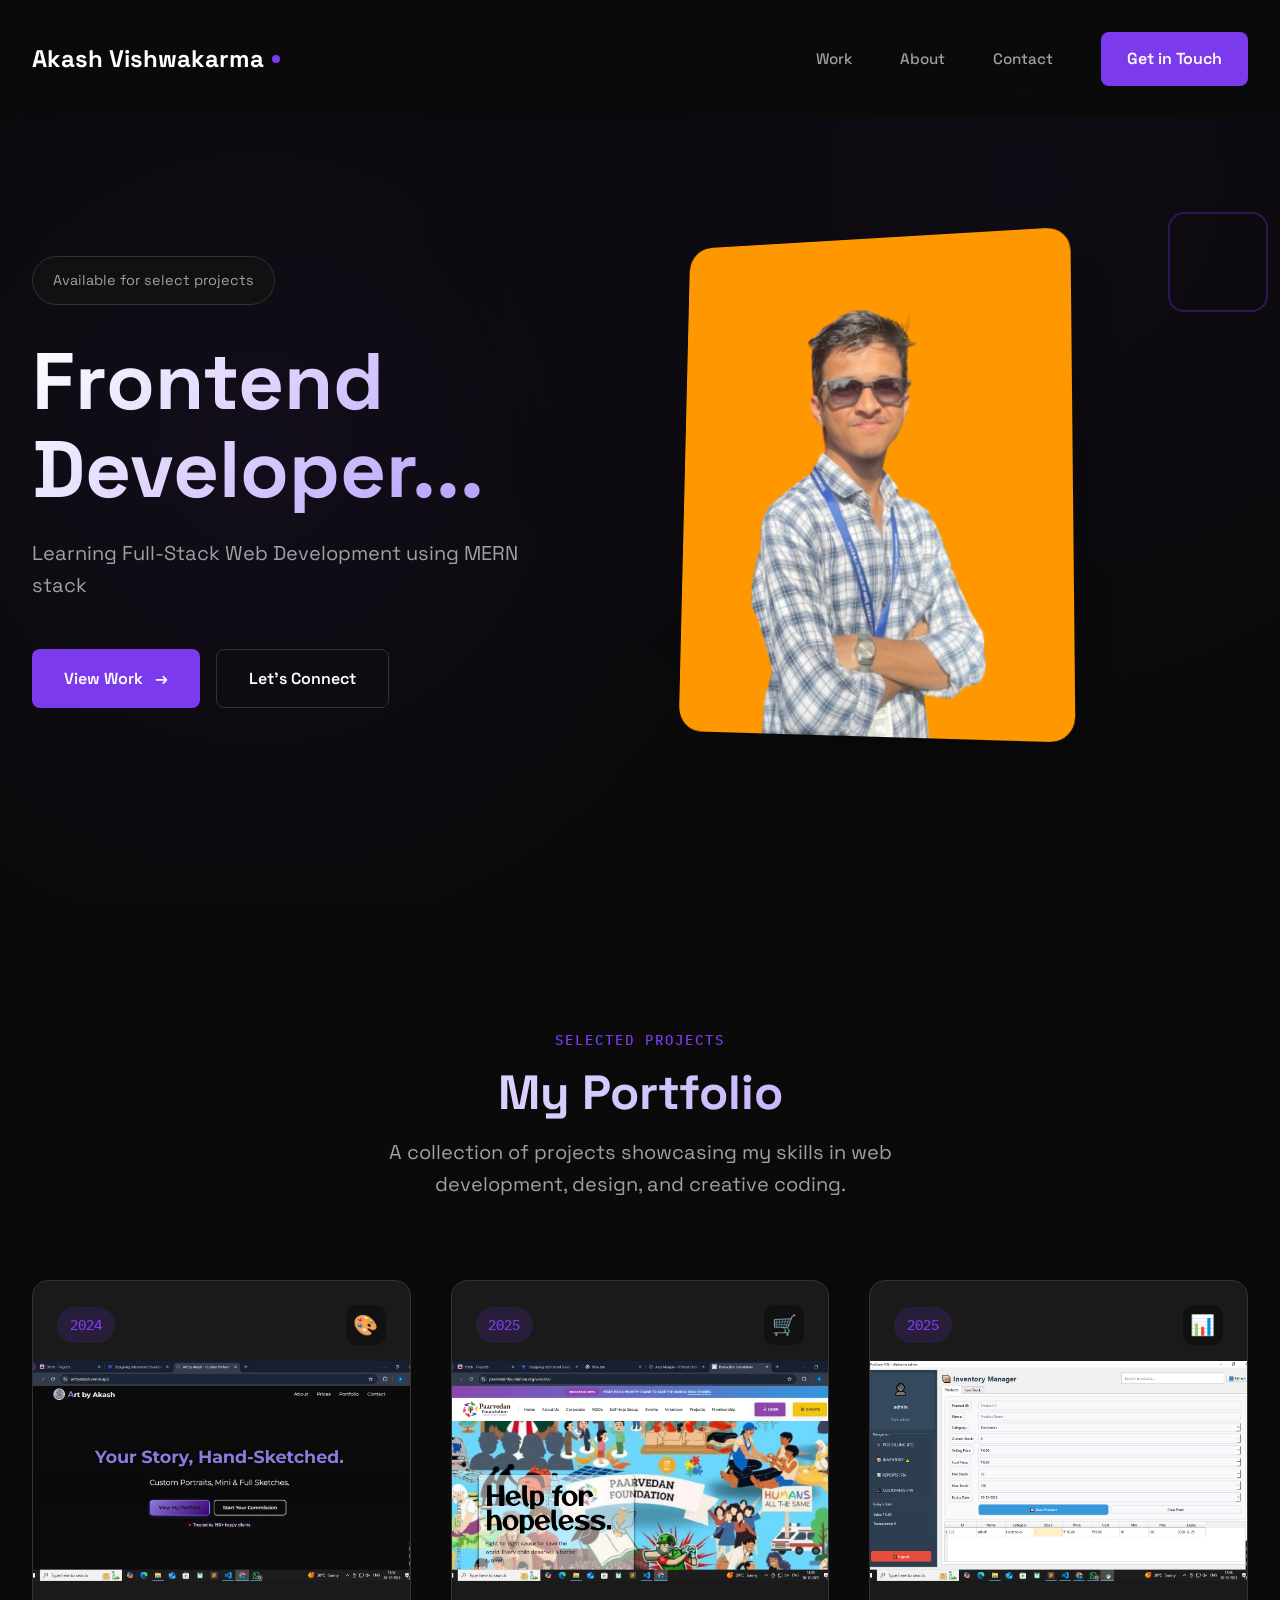
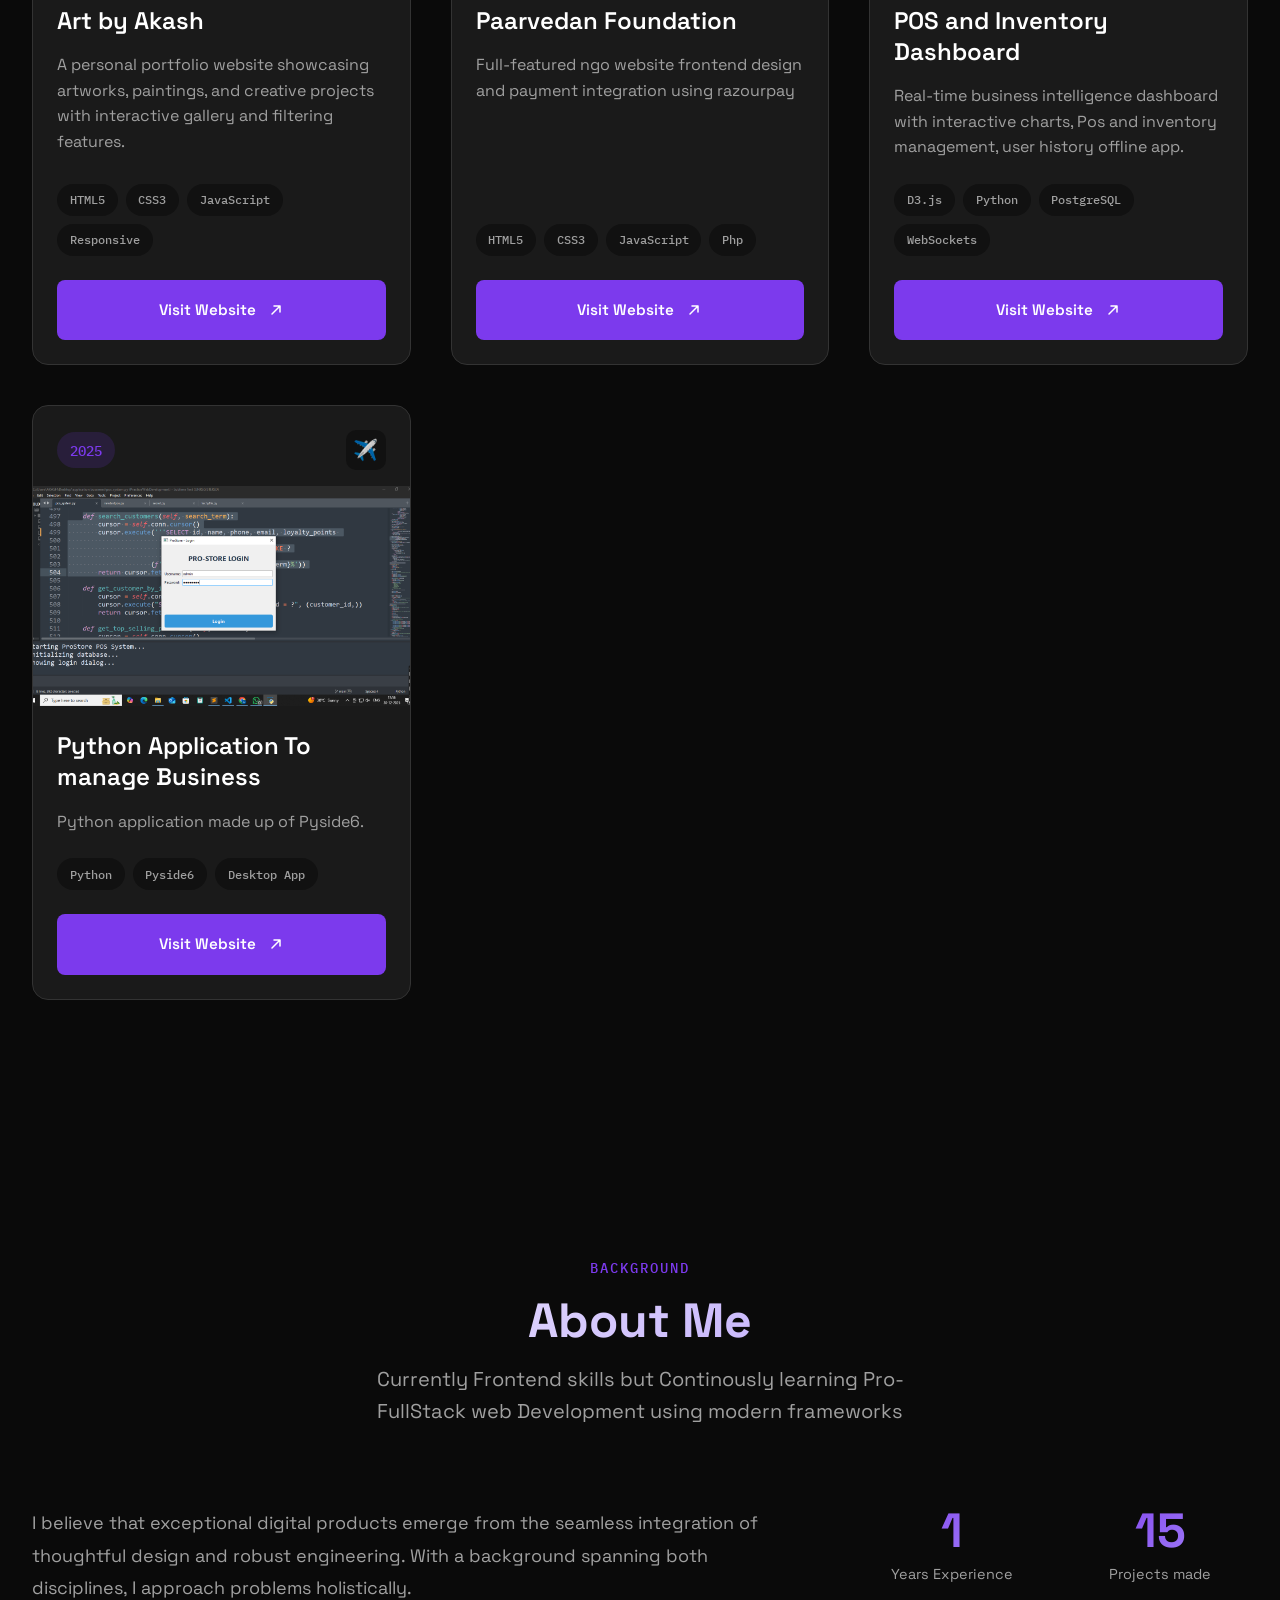
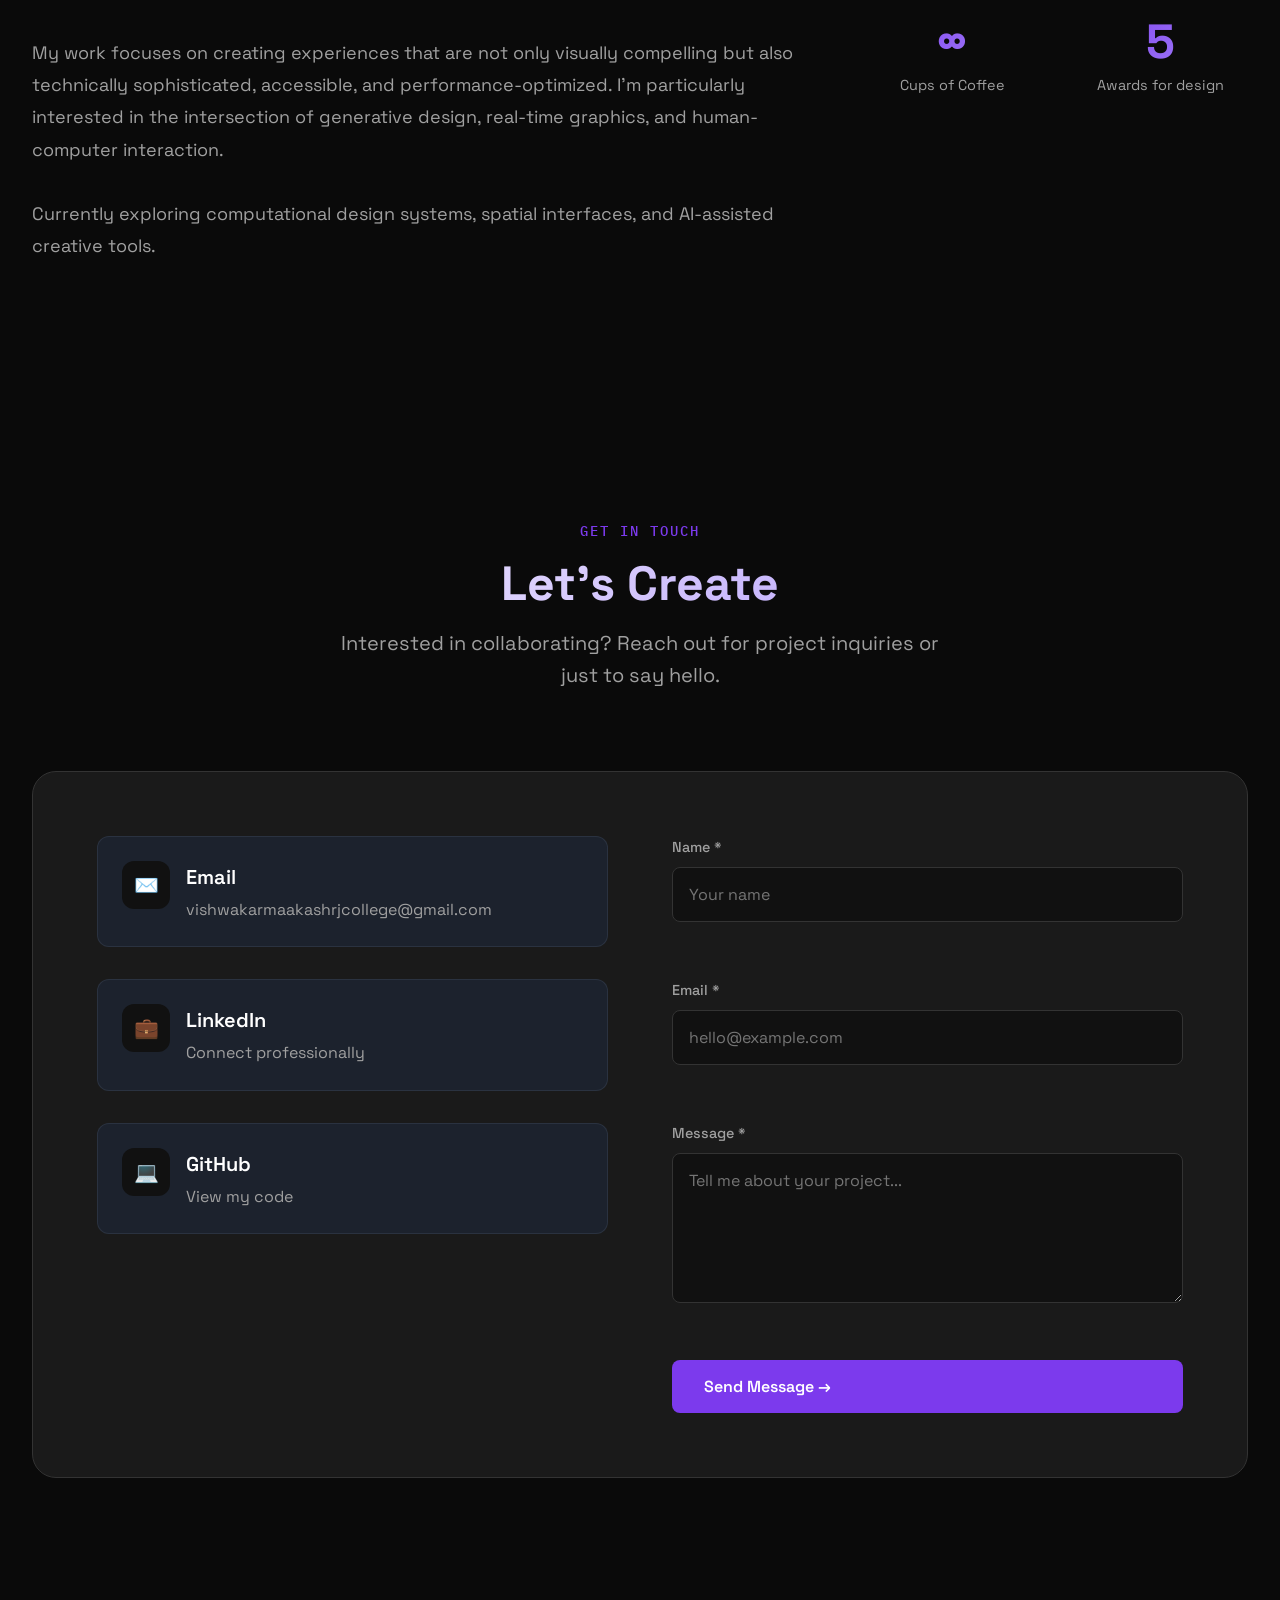
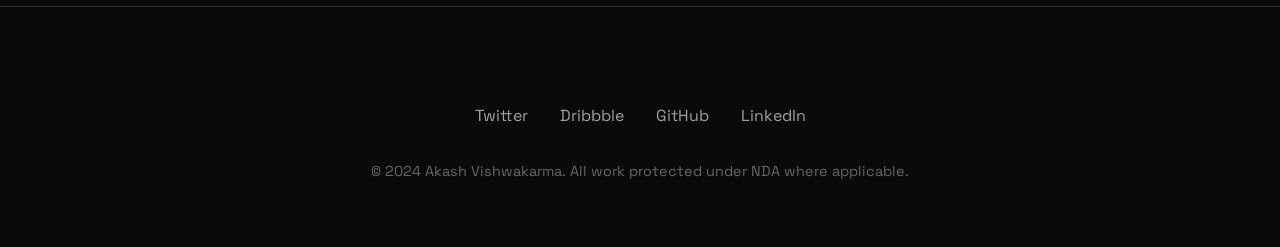
==== commit 4ada1c06: "new change" ====
--- a/index.html
+++ b/index.html
@@ -40,7 +40,6 @@
         <div class="hero-grid">
           <div class="hero-content">
             <div class="hero-badge">
-              <div class="badge-dot"></div>
               <span class="badge-text">Available for select projects</span>
             </div>
             <h1 class="hero-title">Frontend Developer...</h1>
--- a/style.css
+++ b/style.css
@@ -199,6 +199,7 @@
 .badge-text {
   font-size: 0.9rem;
   color: var(--text-secondary);
+  display: flex;
 }
 
 .badge-dot {
@@ -209,7 +210,7 @@
 }
 
 .hero-title {
-  font-size: 4rem;
+  font-size: 5rem;
   font-weight: 700;
   line-height: 1.1;
   margin-bottom: 1.5rem;
@@ -558,12 +559,14 @@
   border-radius: var(--radius-xl);
   padding: 4rem;
   border: 1px solid var(--border);
+  overflow: hidden;
 }
 
 .contact-info {
   display: flex;
   flex-direction: column;
   gap: 2rem;
+  overflow: hidden;
 }
 
 .contact-method {
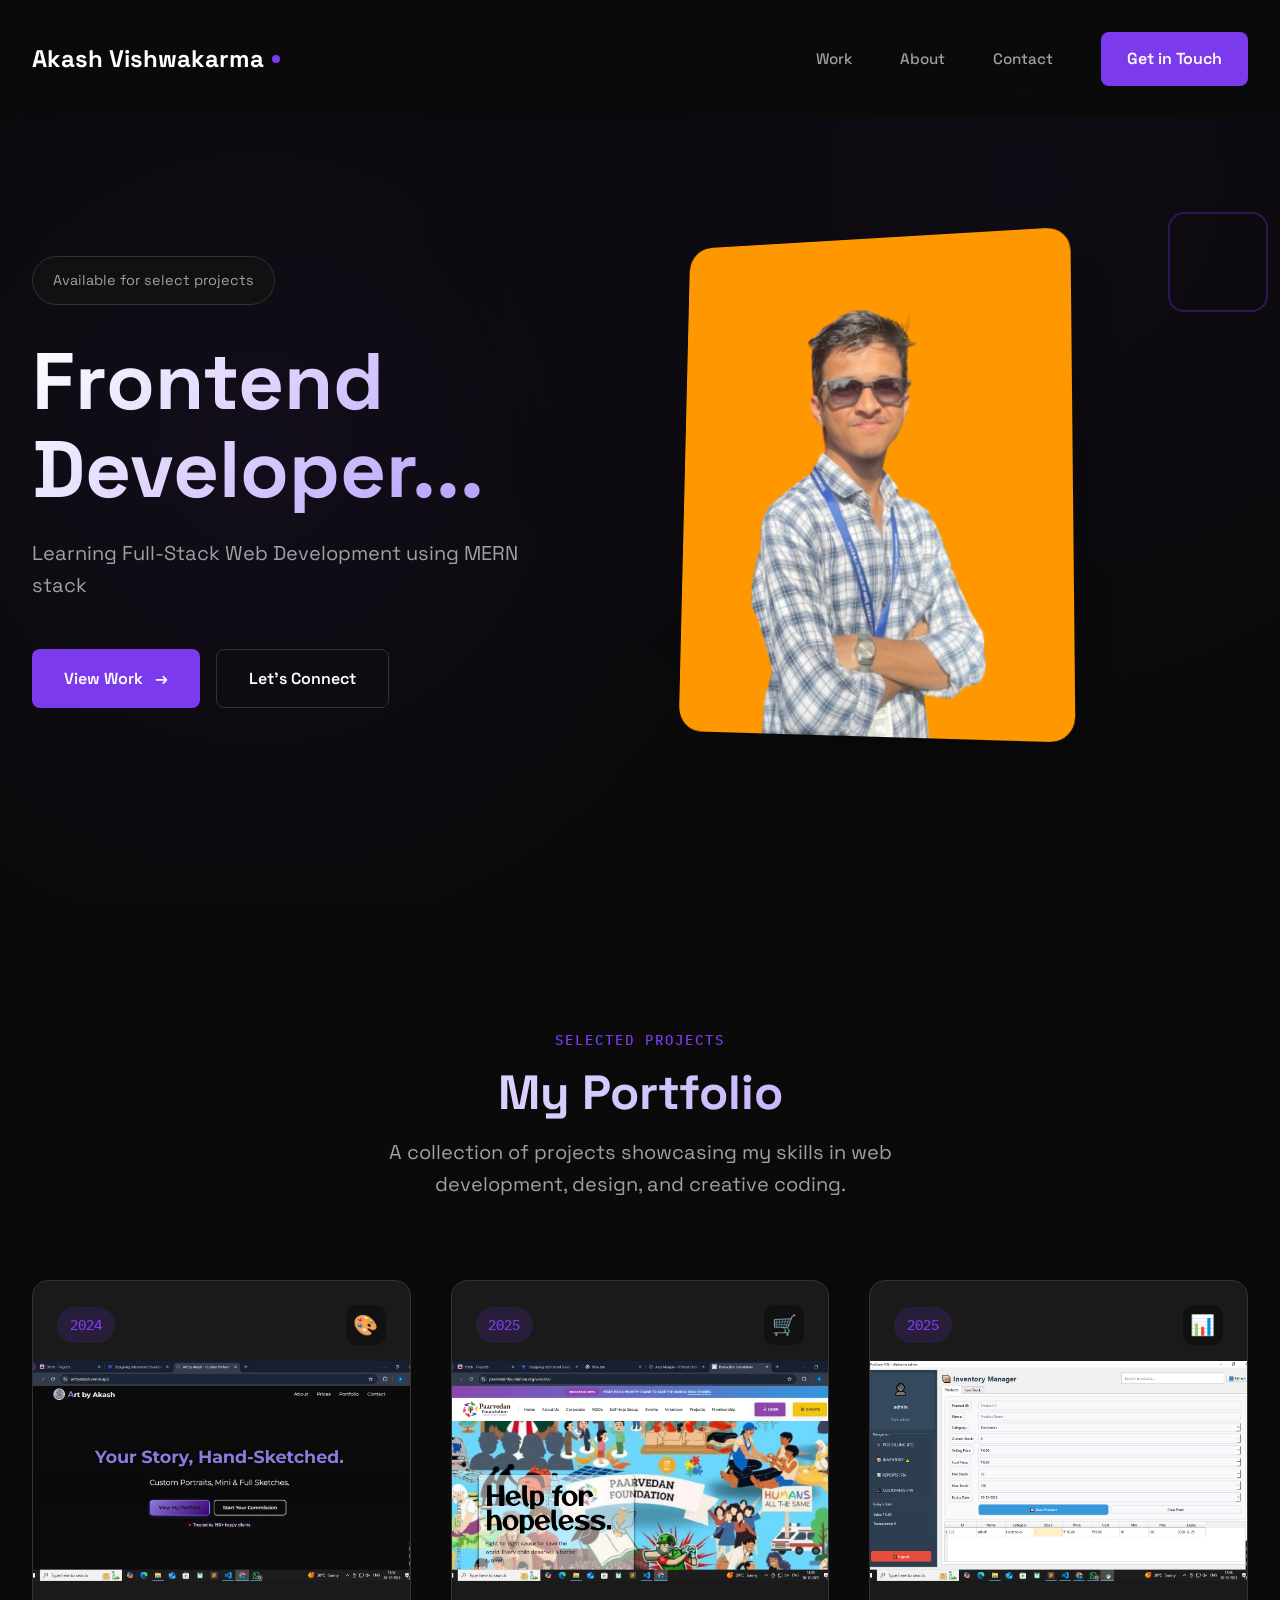
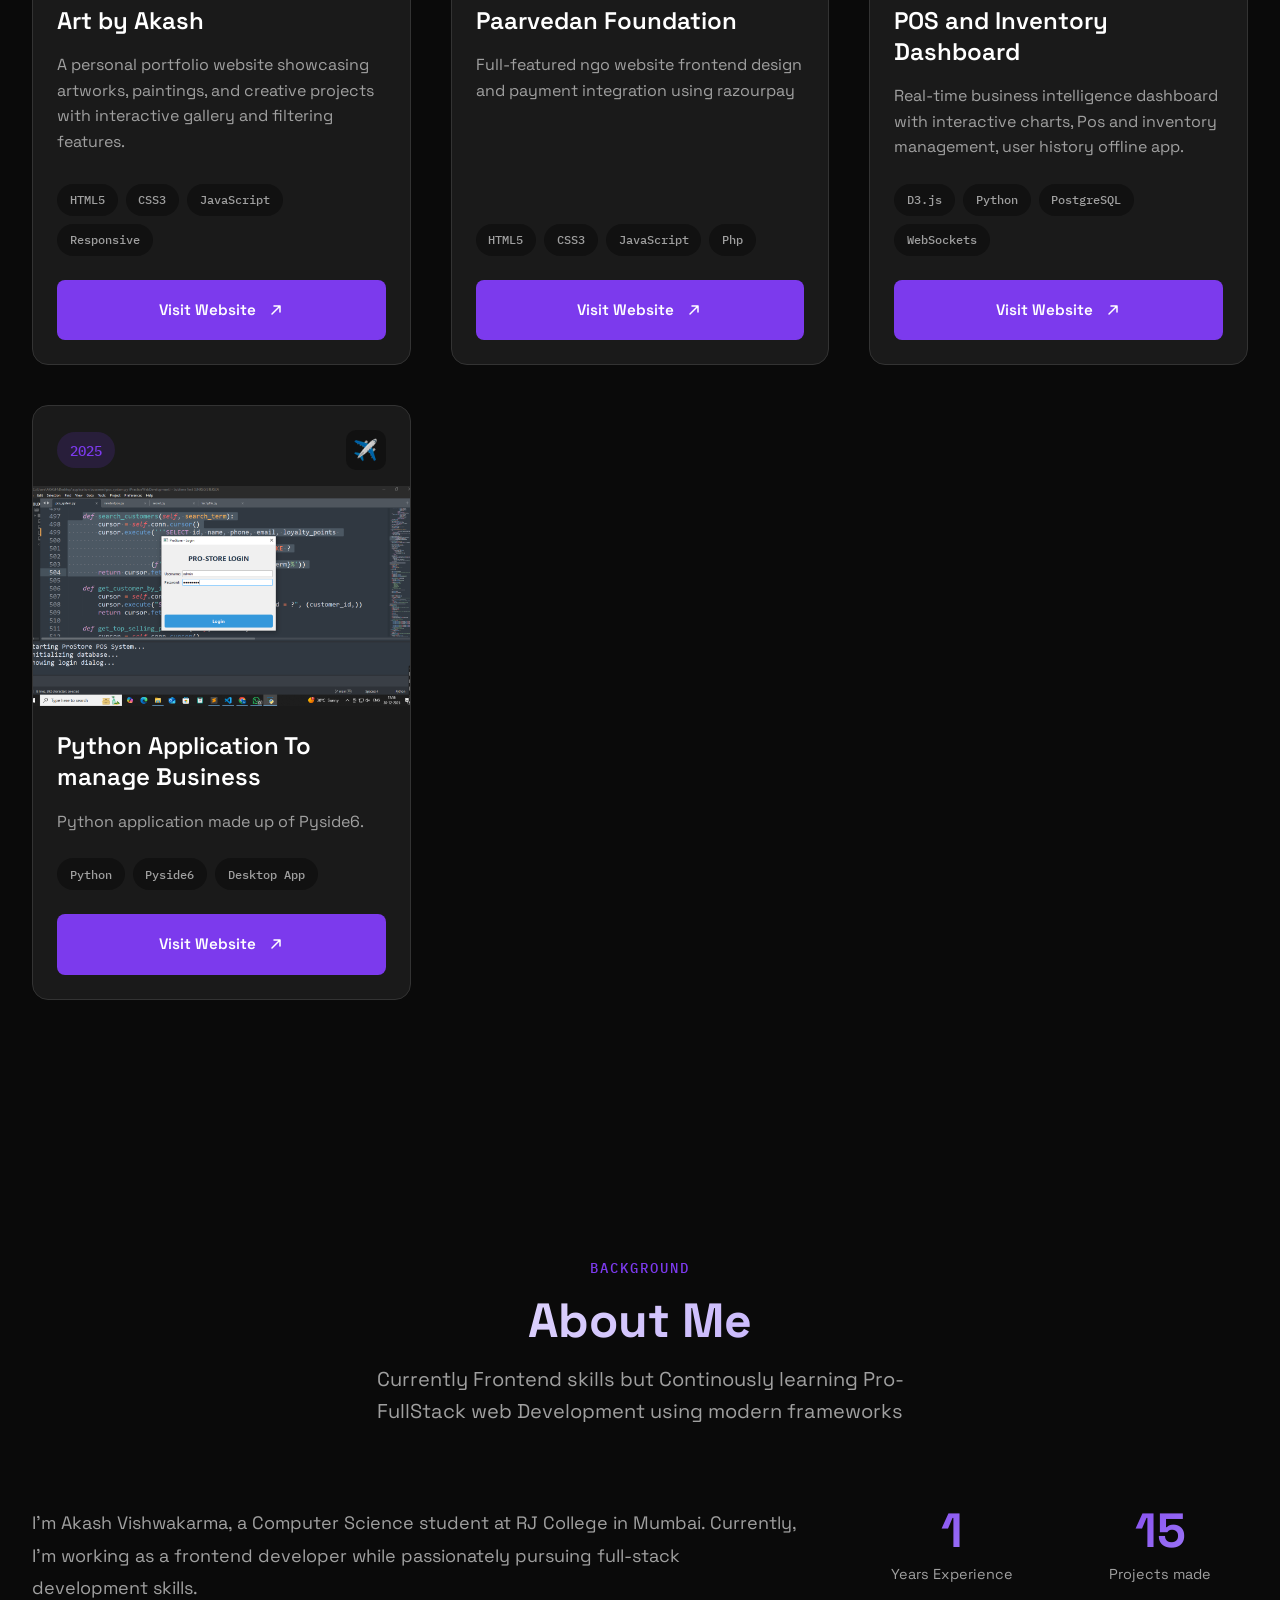
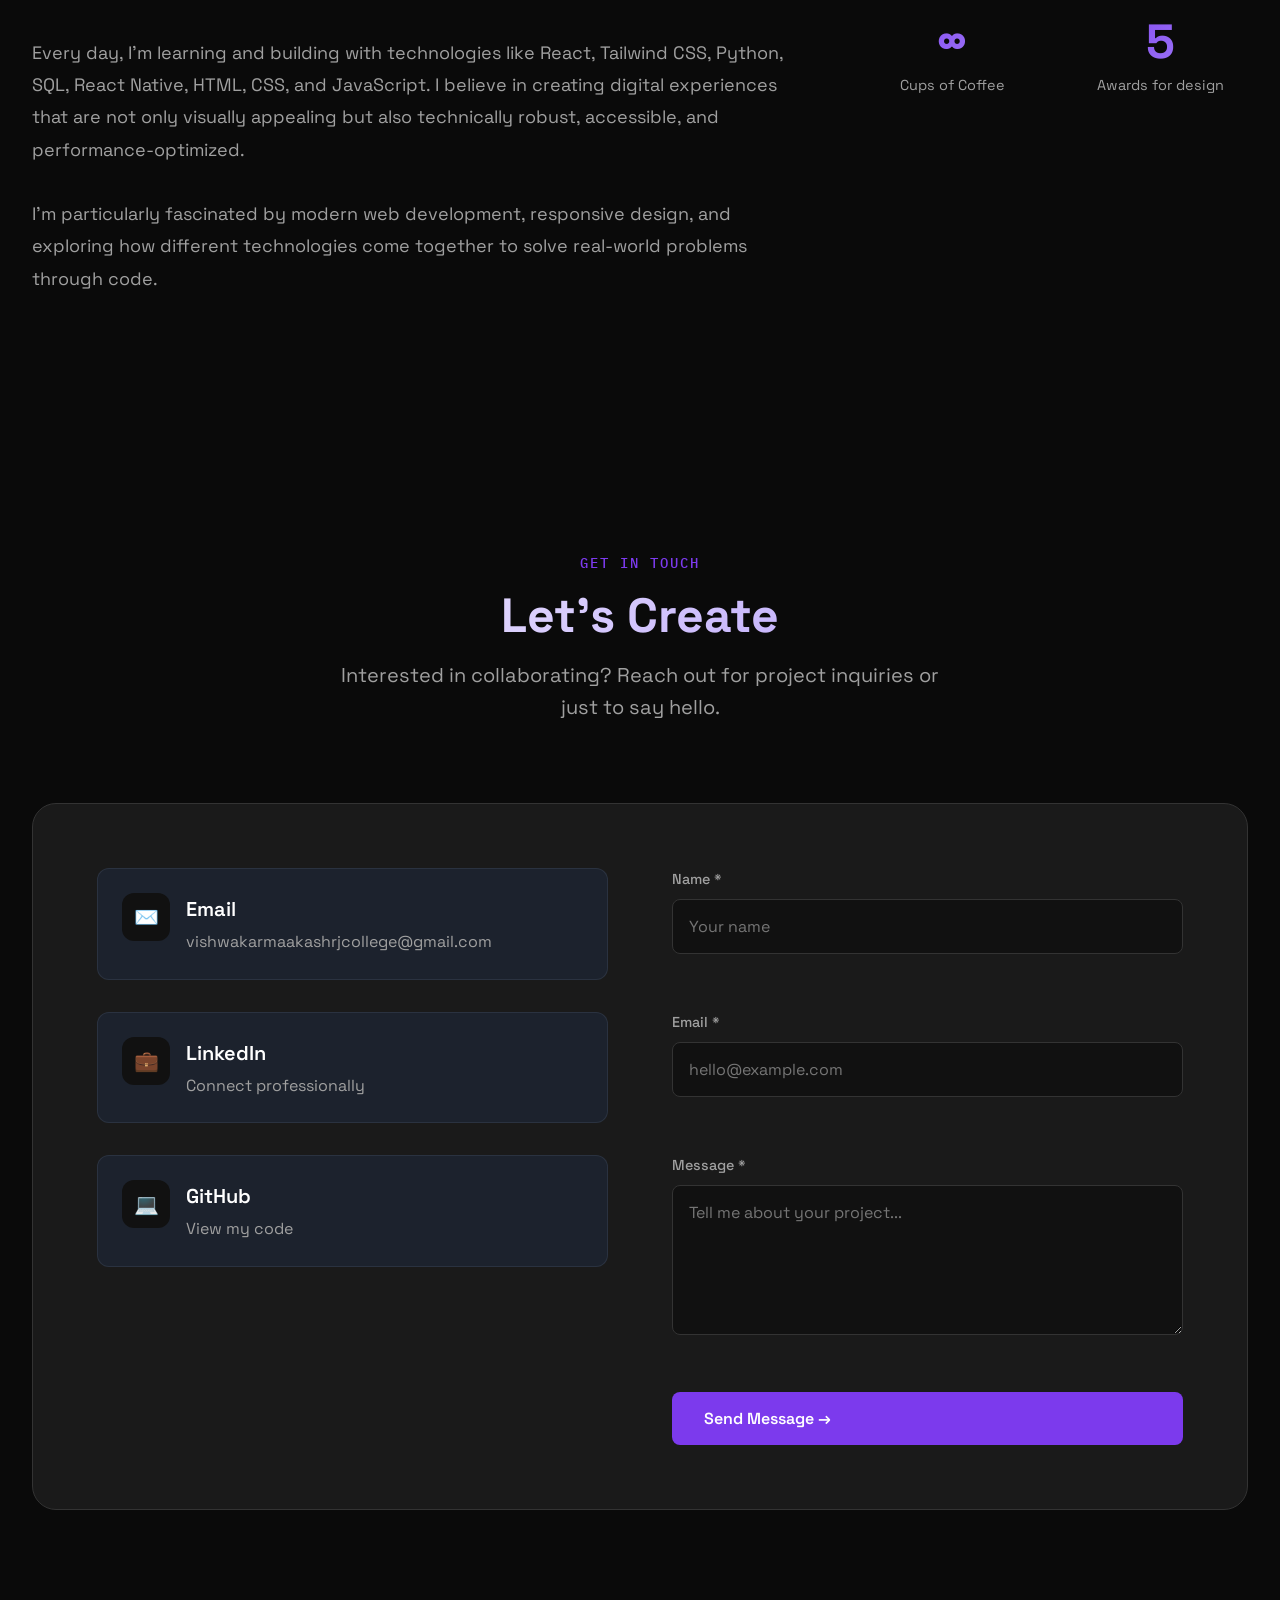
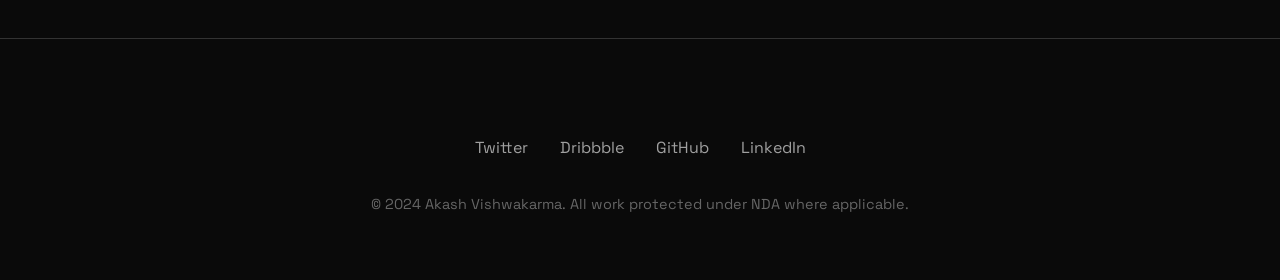
==== commit d083cd0e: "desc" ====
--- a/index.html
+++ b/index.html
@@ -252,21 +252,21 @@
         <div class="about-grid">
           <div class="about-content">
             <p class="about-text">
-              I believe that exceptional digital products emerge from the
-              seamless integration of thoughtful design and robust engineering.
-              With a background spanning both disciplines, I approach problems
-              holistically.
+              I'm Akash Vishwakarma, a Computer Science student at RJ College in
+              Mumbai. Currently, I'm working as a frontend developer while
+              passionately pursuing full-stack development skills.
             </p>
             <p class="about-text">
-              My work focuses on creating experiences that are not only visually
-              compelling but also technically sophisticated, accessible, and
-              performance-optimized. I'm particularly interested in the
-              intersection of generative design, real-time graphics, and
-              human-computer interaction.
+              Every day, I'm learning and building with technologies like React,
+              Tailwind CSS, Python, SQL, React Native, HTML, CSS, and
+              JavaScript. I believe in creating digital experiences that are not
+              only visually appealing but also technically robust, accessible,
+              and performance-optimized.
             </p>
             <p class="about-text">
-              Currently exploring computational design systems, spatial
-              interfaces, and AI-assisted creative tools.
+              I'm particularly fascinated by modern web development, responsive
+              design, and exploring how different technologies come together to
+              solve real-world problems through code.
             </p>
           </div>
           <div class="stats-grid">
